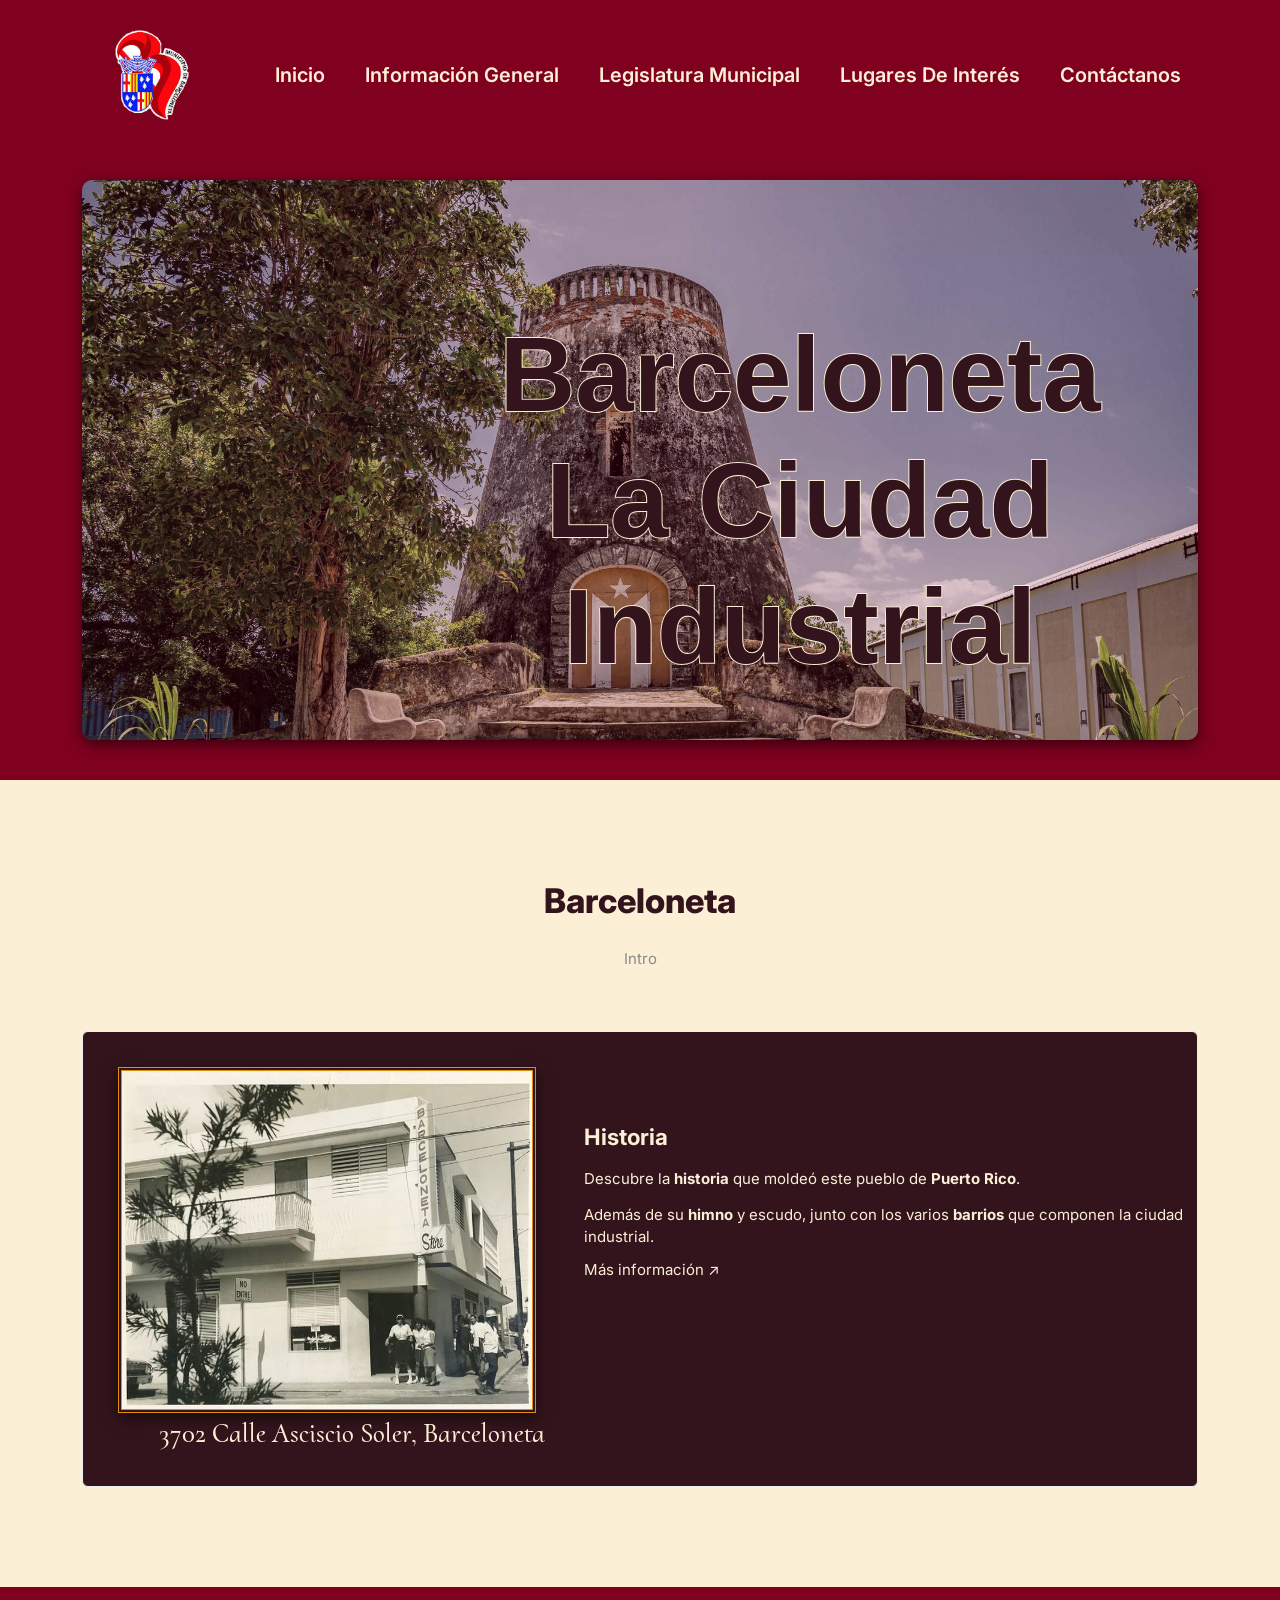
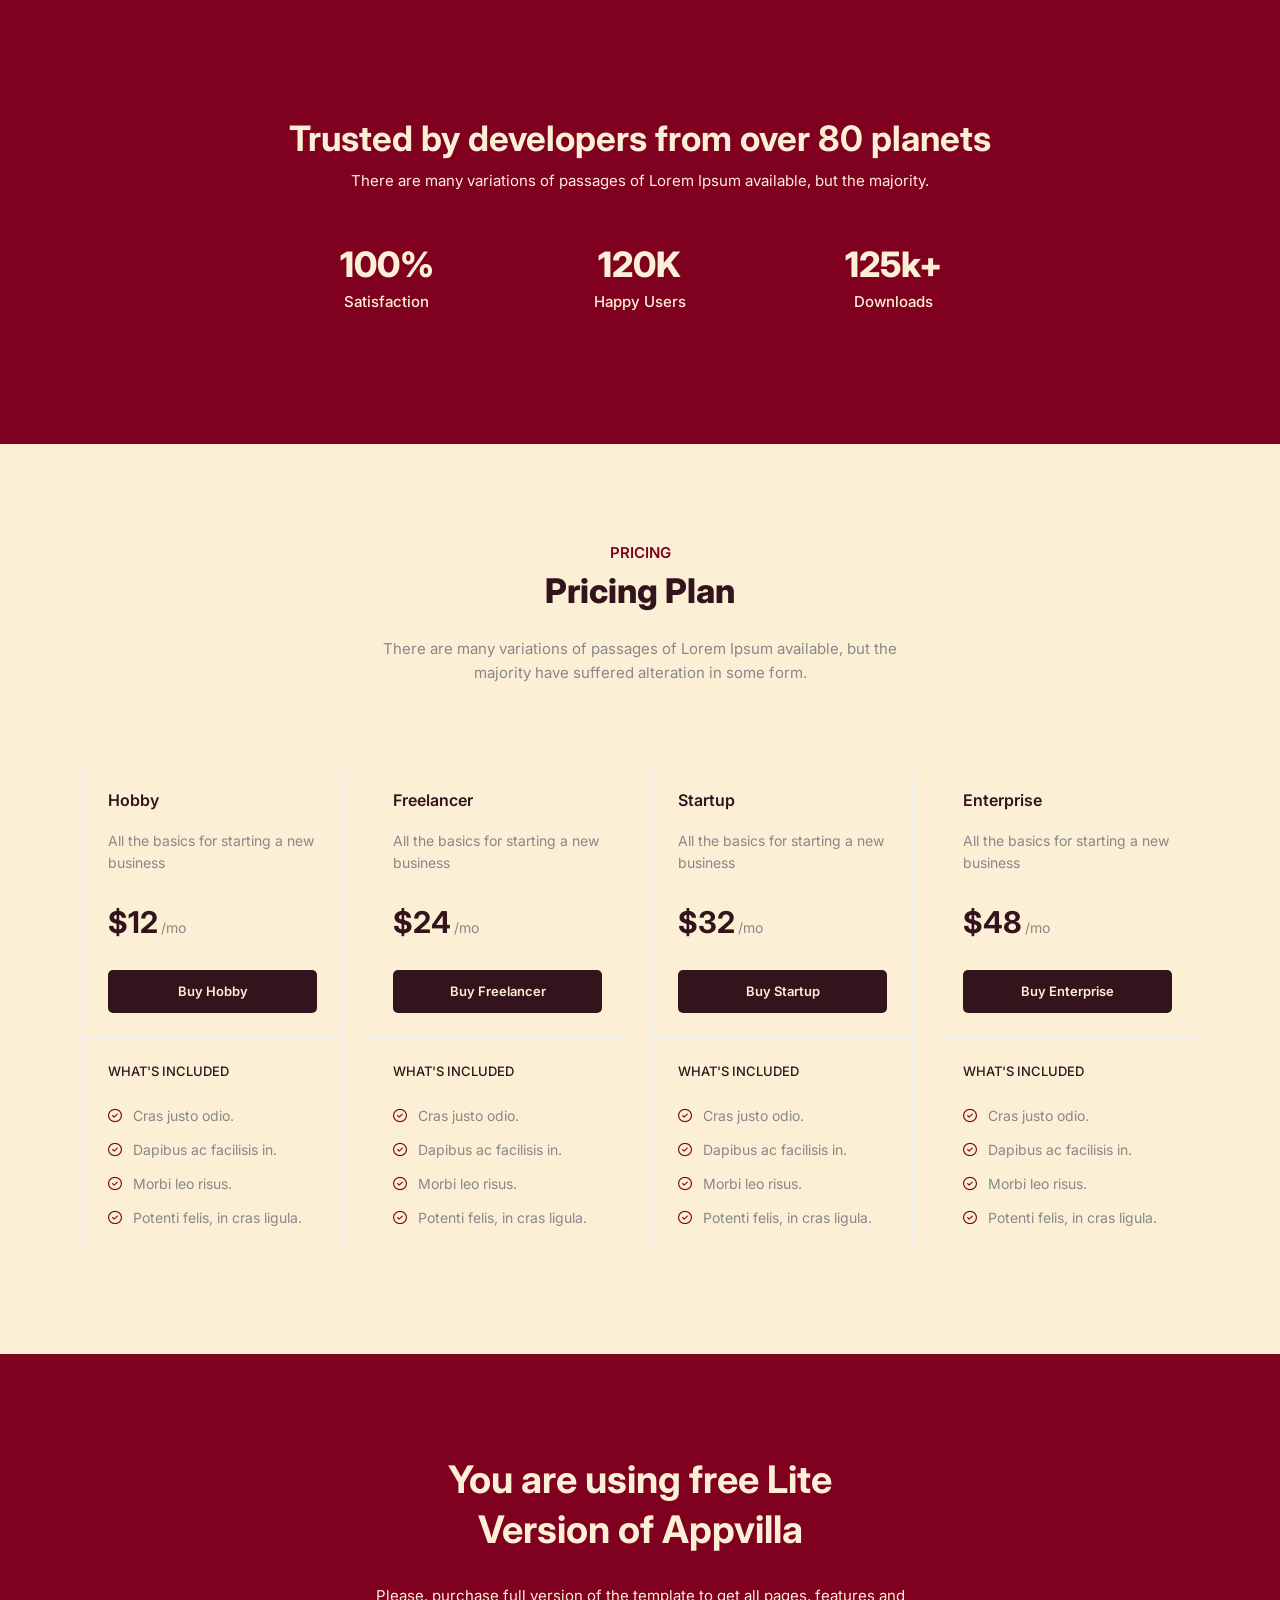
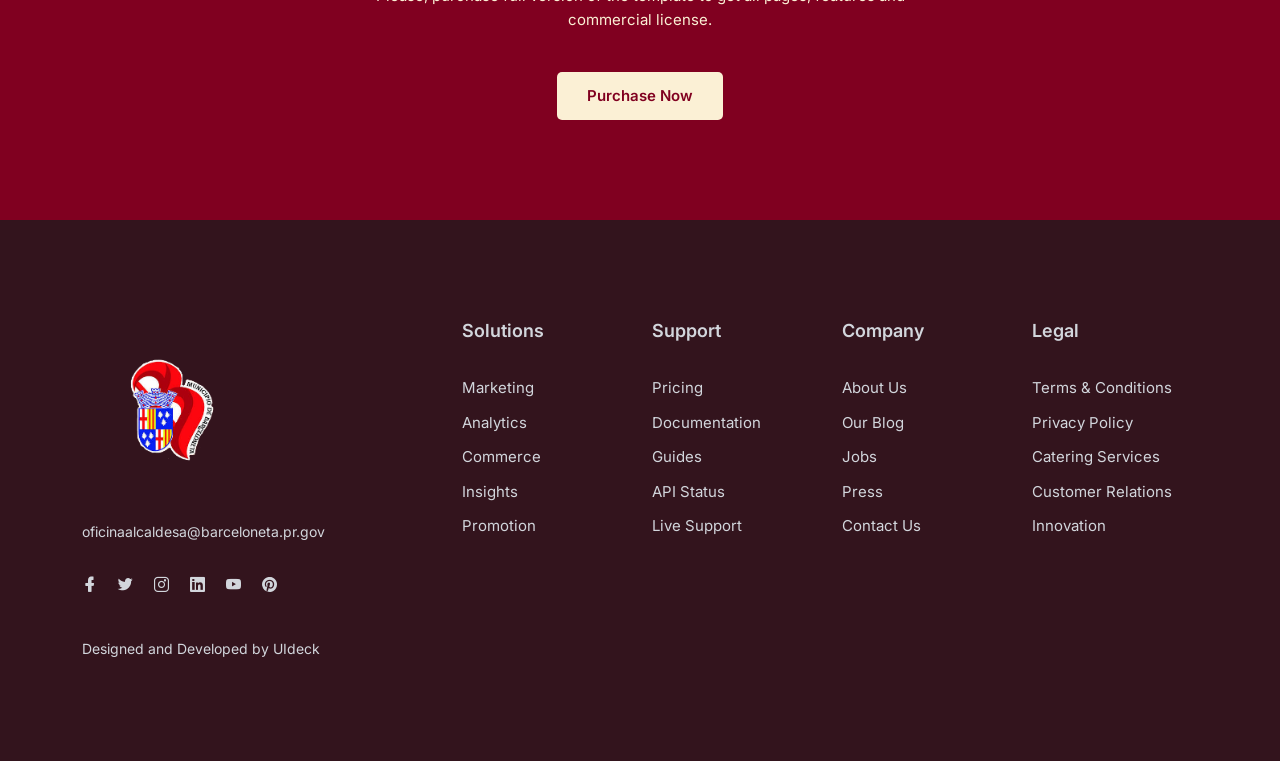
==== Appvila-free-lite/index.html @ a02def94 "Changed history part in the home" ====
<!DOCTYPE html>
<html class="no-js" lang="zxx">

<head>
    <meta charset="utf-8" />
    <meta http-equiv="x-ua-compatible" content="ie=edge" />
    <title>Appvilla - Creative Landing Page HTML Template.</title>
    <meta name="description" content="" />
    <meta name="viewport" content="width=device-width, initial-scale=1" />
    <link rel="shortcut icon" type="image/x-icon" href="assets/images/favicon.svg" />

    <!-- ========================= CSS here ========================= -->
    <link rel="stylesheet" href="assets/css/bootstrap.min.css" />
    <link rel="stylesheet" href="assets/css/LineIcons.2.0.css" />
    <link rel="stylesheet" href="assets/css/animate.css" />
    <link rel="stylesheet" href="assets/css/main.css" />
    <link rel="preconnect" href="https://fonts.googleapis.com">
    <link rel="preconnect" href="https://fonts.gstatic.com" crossorigin>
    <link href="https://fonts.googleapis.com/css2?family=BBH+Bogle&family=Homenaje&display=swap" rel="stylesheet">
    <link rel="preconnect" href="https://fonts.googleapis.com">
    <link rel="preconnect" href="https://fonts.gstatic.com" crossorigin>
    <link href="https://fonts.googleapis.com/css2?family=BBH+Bogle&family=Cormorant+Upright:wght@300;400;500;600;700&family=Homenaje&display=swap" rel="stylesheet">

</head>

<body>
    <!--[if lte IE 9]>
      <p class="browserupgrade">
        You are using an <strong>outdated</strong> browser. Please
        <a href="https://browsehappy.com/">upgrade your browser</a> to improve
        your experience and security.
      </p>
    <![endif]-->

    <!-- Preloader -->
    <div class="preloader">
        <div class="preloader-inner">
            <div class="preloader-icon">
                <span></span>
                <span></span>
            </div>
        </div>
    </div>
    <!-- /End Preloader -->

    <!-- Start Header Area -->
    <header class="header navbar-area">
        <div class="container">
            <div class="row align-items-center">
                <div class="col-lg-12">
                    <div class="nav-inner">
                        <!-- Start Navbar -->
                        <nav class="navbar navbar-expand-lg">
                            <a class="navbar-brand" href="index.html">
                                <img src="assets/images/logo/logo_bta.png" alt="Logo">
                            </a>
                            <button class="navbar-toggler mobile-menu-btn" type="button" data-bs-toggle="collapse"
                                data-bs-target="#navbarSupportedContent" aria-controls="navbarSupportedContent"
                                aria-expanded="false" aria-label="Toggle navigation">
                                <span class="toggler-icon"></span>
                                <span class="toggler-icon"></span>
                                <span class="toggler-icon"></span>
                            </button>
                            <div class="collapse navbar-collapse sub-menu-bar" id="navbarSupportedContent">
                                <ul id="nav" class="navbar-nav ms-auto">
                                    <li class="nav-item">
                                        <a href="index.html" aria-label="Toggle navigation">Inicio</a>
                                    </li>
                                    <li class="nav-item">
                                        <a class="dd-menu collapsed" href="Info_general.html" data-bs-toggle="collapse"
                                            data-bs-target="#submenu-1-4" aria-controls="navbarSupportedContent"
                                            aria-expanded="false" aria-label="Toggle navigation">Información General</a>
                                        <ul class="sub-menu collapse" id="submenu-1-4">
                                            <li class="nav-item"><a href="Info_general.html#History">Historia</a>
                                            </li>
                                            <li class="nav-item"><a href="Info_general.html#Himno">Himno</a></li>
                                            <li class="nav-item"><a href="Info_general.html#Barrios">Barrios</a></li>
                                        </ul>
                                    </li>
                                    <li class="nav-item">
                                        <a href="legislatura.html" aria-label="Toggle navigation">Legislatura Municipal</a>
                                    </li>
                                    <li class="nav-item">
                                        <a href="lugares.html" aria-label="Toggle navigation">Lugares de Interés</a>
                                    </li>
                                    <li class="nav-item">
                                        <a href="contactos.html" aria-label="Toggle navigation">Contáctanos</a>
                                    </li>
                                </ul>
                            </div> <!-- navbar collapse -->
                        </nav>
                        <!-- End Navbar -->
                    </div>
                </div>
            </div> <!-- row -->
        </div> <!-- container -->
    </header>
    <!-- End Header Area -->

    <!-- Start Hero Area -->
    <section id="home" class="hero-area">
        <div class="container">
                    <div class="slide-content">
                       <!-- <h1 id="Welcome">Ciudad Industrial</h1> -->
                        <ul class="slide_show_home">
                            <li>
                                <img class="n_slides" src="assets/images/slide_s/s_centralp.jpg" alt="s_1">
                            </li>
                            <li>
                                <img class="n_slides" src="assets/images/lugaresDeInteres/petPark.jpg" alt="s_2">
                            </li>
                            <li>
                                <img class="n_slides" src="assets/images/lugaresDeInteres/outlets2.jpg" alt="s_3">
                            </li>
                            <li>
                                <img class="n_slides" src="assets/images/lugaresDeInteres/bolera2.jpg" alt="s_4">
                            </li>
                            <li>
                                <img class="n_slides" src="assets/images/slide_s/s_mercadoa.jpg" alt="s_5">
                            </li>
                        </ul>
                        <h2 class="wow fadeInUp" id="pueblo" data-wow-delay=".4s">Barceloneta<br>La Ciudad Industrial</h2>
                    </div>
                </div>
    </section>
    <!-- End Hero Area -->

    <!-- Start Features Area -->
    <section id="features" class="features section">
        <div class="container">
            <div class="row">
                <div class="col-12">
                    <div class="section-title">
                        <h2 class="wow fadeInUp" data-wow-delay=".4s">Barceloneta</h2>
                        <p class="wow fadeInUp" data-wow-delay=".6s">Intro</p>
                    </div>
                </div>
            </div>
            <div class="row">
                <div id="history_home">
                    <!-- Start Single Feature -->
                    <div class="single-feature wow fadeInUp" data-wow-delay=".2s" style="background-color: #33141D;">
                        <img class="wow fadeInUp" data-wow-delay=".4s" src="assets/images/InfoGeneral/old_Bta_historia.avif">
                        <h3 class="wow fadeInUp" data-wow-delay=".4s">Historia</h3>
                        <p id="p1" class="wow fadeInUp" data-wow-delay=".4s">Descubre la <strong>historia</strong> que moldeó este pueblo de <strong>Puerto Rico</strong>.</p>
                        <p id="p2" class="wow fadeInUp" data-wow-delay=".4s">Además de su <strong>himno</strong> y escudo, junto con los varios <strong>barrios</strong> que componen la ciudad industrial.</p>
                        <a href="Info_general.html" aria-label="Ir a la siguiente página" class="wow fadeInUp" data-wow-delay=".4s"
                        >Más información &#8599;</a>
                        <h2>3702 Calle Asciscio Soler, Barceloneta</h2>
                    </div>
                    <!-- End Single Feature -->
                </div>
            </div>
        </div>
    </section>
    <!-- End Features Area -->

    <!-- Start Achievement Area -->
    <section class="our-achievement section">
        <div class="container">
            <div class="row">
                <div class="col-lg-10 offset-lg-1 col-md-12 col-12">
                    <div class="title">
                        <h2>Trusted by developers from over 80 planets</h2>
                        <p>There are many variations of passages of Lorem Ipsum available, but the majority.</p>
                    </div>
                </div>
            </div>
            <div class="row">
                <div class="col-lg-8 offset-lg-2 col-md-12 col-12">
                    <div class="row">
                        <div class="col-lg-4 col-md-4 col-12">
                            <div class="single-achievement wow fadeInUp" data-wow-delay=".2s">
                                <h3 class="counter"><span id="secondo1" class="countup" cup-end="100">100</span>%</h3>
                                <p>satisfaction</p>
                            </div>
                        </div>
                        <div class="col-lg-4 col-md-4 col-12">
                            <div class="single-achievement wow fadeInUp" data-wow-delay=".4s">
                                <h3 class="counter"><span id="secondo2" class="countup" cup-end="120">120</span>K</h3>
                                <p>Happy Users</p>
                            </div>
                        </div>
                        <div class="col-lg-4 col-md-4 col-12">
                            <div class="single-achievement wow fadeInUp" data-wow-delay=".6s">
                                <h3 class="counter"><span id="secondo3" class="countup" cup-end="125">125</span>k+</h3>
                                <p>Downloads</p>
                            </div>
                        </div>
                    </div>
                </div>
            </div>
        </div>
    </section>
    <!-- End Achievement Area -->

    <!-- Start Pricing Table Area -->
    <section id="pricing" class="pricing-table section">
        <div class="container">
            <div class="row">
                <div class="col-12">
                    <div class="section-title">
                        <h3 class="wow zoomIn" data-wow-delay=".2s">pricing</h3>
                        <h2 class="wow fadeInUp" data-wow-delay=".4s">Pricing Plan</h2>
                        <p class="wow fadeInUp" data-wow-delay=".6s">There are many variations of passages of Lorem
                            Ipsum available, but the majority have suffered alteration in some form.</p>
                    </div>
                </div>
            </div>
            <div class="row">
                <div class="col-lg-3 col-md-6 col-12">
                    <!-- Single Table -->
                    <div class="single-table wow fadeInUp" data-wow-delay=".2s">
                        <!-- Table Head -->
                        <div class="table-head">
                            <h4 class="title">Hobby</h4>
                            <p>All the basics for starting a new business</p>
                            <div class="price">
                                <h2 class="amount">$12<span class="duration">/mo</span></h2>
                            </div>
                            <div class="button">
                                <a href="javascript:void(0)" class="btn">Buy Hobby</a>
                            </div>
                        </div>
                        <!-- End Table Head -->
                        <!-- Start Table Content -->
                        <div class="table-content">
                            <h4 class="middle-title">What's Included</h4>
                            <!-- Table List -->
                            <ul class="table-list">
                                <li><i class="lni lni-checkmark-circle"></i> Cras justo odio.</li>
                                <li><i class="lni lni-checkmark-circle"></i> Dapibus ac facilisis in.</li>
                                <li><i class="lni lni-checkmark-circle"></i> Morbi leo risus.</li>
                                <li><i class="lni lni-checkmark-circle"></i> Potenti felis, in cras ligula.</li>
                            </ul>
                            <!-- End Table List -->
                        </div>
                        <!-- End Table Content -->
                    </div>
                    <!-- End Single Table-->
                </div>
                <div class="col-lg-3 col-md-6 col-12">
                    <!-- Single Table -->
                    <div class="single-table wow fadeInUp" data-wow-delay=".4s">
                        <!-- Table Head -->
                        <div class="table-head">
                            <h4 class="title">Freelancer</h4>
                            <p>All the basics for starting a new business</p>
                            <div class="price">
                                <h2 class="amount">$24<span class="duration">/mo</span></h2>
                            </div>
                            <div class="button">
                                <a href="javascript:void(0)" class="btn">Buy Freelancer</a>
                            </div>
                        </div>
                        <!-- End Table Head -->
                        <!-- Start Table Content -->
                        <div class="table-content">
                            <h4 class="middle-title">What's Included</h4>
                            <!-- Table List -->
                            <ul class="table-list">
                                <li><i class="lni lni-checkmark-circle"></i> Cras justo odio.</li>
                                <li><i class="lni lni-checkmark-circle"></i> Dapibus ac facilisis in.</li>
                                <li><i class="lni lni-checkmark-circle"></i> Morbi leo risus.</li>
                                <li><i class="lni lni-checkmark-circle"></i> Potenti felis, in cras ligula.</li>
                            </ul>
                            <!-- End Table List -->
                        </div>
                        <!-- End Table Content -->
                    </div>
                    <!-- End Single Table-->
                </div>
                <div class="col-lg-3 col-md-6 col-12">
                    <!-- Single Table -->
                    <div class="single-table wow fadeInUp" data-wow-delay=".6s">
                        <!-- Table Head -->
                        <div class="table-head">
                            <h4 class="title">Startup</h4>
                            <p>All the basics for starting a new business</p>
                            <div class="price">
                                <h2 class="amount">$32<span class="duration">/mo</span></h2>
                            </div>
                            <div class="button">
                                <a href="javascript:void(0)" class="btn">Buy Startup</a>
                            </div>
                        </div>
                        <!-- End Table Head -->
                        <!-- Start Table Content -->
                        <div class="table-content">
                            <h4 class="middle-title">What's Included</h4>
                            <!-- Table List -->
                            <ul class="table-list">
                                <li><i class="lni lni-checkmark-circle"></i> Cras justo odio.</li>
                                <li><i class="lni lni-checkmark-circle"></i> Dapibus ac facilisis in.</li>
                                <li><i class="lni lni-checkmark-circle"></i> Morbi leo risus.</li>
                                <li><i class="lni lni-checkmark-circle"></i> Potenti felis, in cras ligula.</li>
                            </ul>
                            <!-- End Table List -->
                        </div>
                        <!-- End Table Content -->
                    </div>
                    <!-- End Single Table-->
                </div>
                <div class="col-lg-3 col-md-6 col-12">
                    <!-- Single Table -->
                    <div class="single-table wow fadeInUp" data-wow-delay=".8s">
                        <!-- Table Head -->
                        <div class="table-head">
                            <h4 class="title">Enterprise</h4>
                            <p>All the basics for starting a new business</p>
                            <div class="price">
                                <h2 class="amount">$48<span class="duration">/mo</span></h2>
                            </div>
                            <div class="button">
                                <a href="javascript:void(0)" class="btn">Buy Enterprise</a>
                            </div>
                        </div>
                        <!-- End Table Head -->
                        <!-- Start Table Content -->
                        <div class="table-content">
                            <h4 class="middle-title">What's Included</h4>
                            <!-- Table List -->
                            <ul class="table-list">
                                <li><i class="lni lni-checkmark-circle"></i> Cras justo odio.</li>
                                <li><i class="lni lni-checkmark-circle"></i> Dapibus ac facilisis in.</li>
                                <li><i class="lni lni-checkmark-circle"></i> Morbi leo risus.</li>
                                <li><i class="lni lni-checkmark-circle"></i> Potenti felis, in cras ligula.</li>
                            </ul>
                            <!-- End Table List -->
                        </div>
                        <!-- End Table Content -->
                    </div>
                    <!-- End Single Table-->
                </div>
            </div>
        </div>
    </section>
    <!--/ End Pricing Table Area -->

    <!-- Start Call To Action Area -->
    <section class="section call-action">
        <div class="container">
            <div class="row">
                <div class="col-lg-8 offset-lg-2 col-md-12 col-12">
                    <div class="cta-content">
                        <h2 class="wow fadeInUp" data-wow-delay=".2s">You are using free Lite <br>Version of Appvilla
                        </h2>
                        <p class="wow fadeInUp" data-wow-delay=".4s">Please, purchase full version of the template to
                            get all pages, features and commercial license.</p>
                        <div class="button wow fadeInUp" data-wow-delay=".6s">
                            <a href="javascript:void(0)" class="btn">Purchase Now</a>
                        </div>
                    </div>
                </div>
            </div>
        </div>
    </section>
    <!-- End Call To Action Area -->

    <!-- Start Footer Area -->
    <footer class="footer">
        <!-- Start Footer Top -->
        <div class="footer-top">
            <div class="container">
                <div class="row">
                    <div class="col-lg-4 col-md-4 col-12">
                        <!-- Single Widget -->
                        <div class="single-footer f-about">
                            <div class="logo">
                                <a href="index.html">
                                    <img src="assets/images/logo/logo_bta.png" alt="#">
                                </a>
                            </div>
                            <p>oficinaalcaldesa@barceloneta.pr.gov</p>
                            <ul class="social">
                                <li><a href="javascript:void(0)"><i class="lni lni-facebook-filled"></i></a></li>
                                <li><a href="javascript:void(0)"><i class="lni lni-twitter-original"></i></a></li>
                                <li><a href="javascript:void(0)"><i class="lni lni-instagram"></i></a></li>
                                <li><a href="javascript:void(0)"><i class="lni lni-linkedin-original"></i></a></li>
                                <li><a href="javascript:void(0)"><i class="lni lni-youtube"></i></a></li>
                                <li><a href="javascript:void(0)"><i class="lni lni-pinterest"></i></a></li>
                            </ul>
                            <p class="copyright-text">Designed and Developed by <a href="https://uideck.com/"
                                    rel="nofollow" target="_blank">UIdeck</a>
                            </p>
                        </div>
                        <!-- End Single Widget -->
                    </div>
                    <div class="col-lg-8 col-md-8 col-12">
                        <div class="row">
                            <div class="col-lg-3 col-md-6 col-12">
                                <!-- Single Widget -->
                                <div class="single-footer f-link">
                                    <h3>Solutions</h3>
                                    <ul>
                                        <li><a href="javascript:void(0)">Marketing</a></li>
                                        <li><a href="javascript:void(0)">Analytics</a></li>
                                        <li><a href="javascript:void(0)">Commerce</a></li>
                                        <li><a href="javascript:void(0)">Insights</a></li>
                                        <li><a href="javascript:void(0)">Promotion</a></li>
                                    </ul>
                                </div>
                                <!-- End Single Widget -->
                            </div>
                            <div class="col-lg-3 col-md-6 col-12">
                                <!-- Single Widget -->
                                <div class="single-footer f-link">
                                    <h3>Support</h3>
                                    <ul>
                                        <li><a href="javascript:void(0)">Pricing</a></li>
                                        <li><a href="javascript:void(0)">Documentation</a></li>
                                        <li><a href="javascript:void(0)">Guides</a></li>
                                        <li><a href="javascript:void(0)">API Status</a></li>
                                        <li><a href="javascript:void(0)">Live Support</a></li>
                                    </ul>
                                </div>
                                <!-- End Single Widget -->
                            </div>
                            <div class="col-lg-3 col-md-6 col-12">
                                <!-- Single Widget -->
                                <div class="single-footer f-link">
                                    <h3>Company</h3>
                                    <ul>
                                        <li><a href="javascript:void(0)">About Us</a></li>
                                        <li><a href="javascript:void(0)">Our Blog</a></li>
                                        <li><a href="javascript:void(0)">Jobs</a></li>
                                        <li><a href="javascript:void(0)">Press</a></li>
                                        <li><a href="javascript:void(0)">Contact Us</a></li>
                                    </ul>
                                </div>
                                <!-- End Single Widget -->
                            </div>
                            <div class="col-lg-3 col-md-6 col-12">
                                <!-- Single Widget -->
                                <div class="single-footer f-link">
                                    <h3>Legal</h3>
                                    <ul>
                                        <li><a href="javascript:void(0)">Terms & Conditions</a></li>
                                        <li><a href="javascript:void(0)">Privacy Policy</a></li>
                                        <li><a href="javascript:void(0)">Catering Services</a></li>
                                        <li><a href="javascript:void(0)">Customer Relations</a></li>
                                        <li><a href="javascript:void(0)">Innovation</a></li>
                                    </ul>
                                </div>
                                <!-- End Single Widget -->
                            </div>
                        </div>
                    </div>
                </div>
            </div>
        </div>
        <!--/ End Footer Top -->
    </footer>
    <!--/ End Footer Area -->

    <!-- ========================= scroll-top ========================= -->
    <a href="#" class="scroll-top">
        <i class="lni lni-chevron-up"></i>
    </a>

    <!-- ========================= JS here ========================= -->
    <script src="assets/js/bootstrap.min.js"></script>
    <script src="assets/js/wow.min.js"></script>
    <script src="assets/js/tiny-slider.js"></script>
    <script src="assets/js/glightbox.min.js"></script>
    <script src="assets/js/count-up.min.js"></script>
    <script src="assets/js/main.js"></script>
    <script type="text/javascript">

        //====== counter up 
        var cu = new counterUp({
            start: 0,
            duration: 2000,
            intvalues: true,
            interval: 100,
            append: " ",
        });
        cu.start();
    </script>
</body>

</html>
---- Appvila-free-lite/assets/css/main.css ----
/*======================================
    Variables
========================================*/
/*======================================
    Normalize CSS
========================================*/
@import url("https://fonts.googleapis.com/css2?family=Inter:wght@100;200;300;400;500;600;700;800;900&display=swap");
:root
{
  --vino:#33141D;
  --main_color:#800020;
  --brown_claro:#682523;
  --crema: #FBF0D5;
  --dorado: #DE8E0D;
}
html {
  scroll-behavior: smooth;
}

body {
  background-color: var(--crema);
  font-family: "Inter", sans-serif;
  font-weight: normal;
  font-style: normal;
  color: #888;
  overflow-x: hidden;
  font-size: 15px;
}

p {
  margin: 0;
  padding: 0;
  font-size: 15px;
  line-height: 24px;
}

* {
  margin: 0;
  padding: 0;
}

.slide_show_home
{
  display: flex;
  list-style: none;
  flex-wrap: nowrap;
  width: 500%;
  height: 100%;
  position: relative;
  padding: 0;
  margin: 0;
  animation: slideshow 25s infinite alternate;
  gap: 0px;
}
  .slide_show_home li 
  {
  width: 20%;
  height: 100%;
  flex: 0 0 20%;
  }

  .n_slides 
  {
  width: 100%;
  display: block;
  height: 100%;
  object-fit: cover;
  opacity: .80;
  filter: grayscale(.4);
  gap:0;
  }
  .o_slides 
  {
    margin-top: 2em;
  width: 100%;
  display: block;
  height: 100%;
  object-fit: cover;
  opacity: .80;
  filter: grayscale(.4);
  gap:0;
  }

.slide-content
{
  overflow: hidden;
  width: 100%;
  margin: 0 auto;
  height: 560px;
  border-radius: 10px;
  box-shadow: 0px 5px 15px rgba(0, 0, 0, 0.55);
}
@keyframes slideshow 
{
0% {left: 0%;}
10% {left: 0%;}
20% {left: -100%;}
30% {left: -100%;}
40% {left: -200%;}
50% {left: -200%;}
60% {left: -300%;}
70% {left: -300%;}
80% {left: -400%;}
90% {left: -400%;}
100% {left: -400%;}
}

#pueblo
{
  position:absolute;
  text-align: center;
  top:40%;
  left:25%;
  font-size: 700%;
  filter: grayscale(0);
  font-family: "BBH Bogle", sans-serif;
  -webkit-text-stroke: 2px var(--crema);
  paint-order: stroke fill;
}

.contactContainer{
  display: grid;
  grid-template-columns: (2, 1fr);
  grid-template-rows: 75px 1fr 1fr 1fr;
  gap: 20px;
  background-color: #FBF0D5;
  margin-bottom: 3em;
  padding-bottom: 2em;
}

.contactTitle{
  grid-row: 1;
  grid-column: 1 / span 2;
  text-align: center;
  font-weight: bold;
  margin-top: 1em;
}

.contactMap{
  grid-row: 2;
  grid-column: 1 / span 2;
  display: flex;
  justify-content: center;
}

iframe{
  width: 95%;
  height: 100%;
  border-radius: 20px;
}

.contactInfo{
  grid-row: 3;
  grid-column: 1;
  background-color: var(--brown_claro);
  border-radius: 20px;
  margin-left: 35px;
}

.extensiones{
  grid-row: 4;
  grid-column: 1;
  background-color: var(--brown_claro);
  border-radius: 20px;
  margin-left: 35px;
}

.contactForm{
  grid-row: 3 / span 2;
  grid-column: 2;
  background-color: var(--brown_claro);
  border-radius: 20px;
  margin-right: 35px;
}
#history_home
{
  img
  {
    width: 40%;
    box-shadow: 0px 5px 15px rgba(0, 0, 0, 0.55);
    border: 4px double var(--dorado);

  }
  h2
  {
    font-family: "Cormorant Upright", serif;
    font-weight: 500;
    font-style: normal;
    font-size: 180%;
    margin-left: 1.5em;
    margin-top: .2em;
    color: var(--crema);
  }
  h3
  {
    position: absolute;
    left:45%;
    top:20%;
    font-weight: bold;
    font-size: 150%;
    color: var(--crema);
  }
    #p1
    {
      position: absolute;
      top: 30%;
      left:45%;
      color: var(--crema);
    }
    #p2
    {
      position: absolute;
      top: 38%;
      left:45%;
      color: var(--crema);
    }
  a
  {
    position: absolute;
    top:50%;
    left: 45%;
    color: var(--crema);
  }
  a:hover
  {
    color: var(--dorado);
    font-weight: bold;
  }
  

}

/************  Info General  **********************/
#History
{
  
}
#Himno
{

}
#Barrios
{

}



/**************************************************/

.nav-item:hover, a:hover
{
  color: var(--dorado) !important;
}

#Welcome
{
  text-align: center;
  padding-bottom: 1em;
  color: var(--crema);
  text-shadow: 0px 5px 15px rgba(0, 0, 0, 0.55);
  font-family:Georgia, 'Times New Roman', Times, serif;
  z-index: -1;
}

.navbar-toggler:focus,
a:focus,
input:focus,
textarea:focus,
button:focus,
.btn:focus,
.btn.focus,
.btn:not(:disabled):not(.disabled).active,
.btn:not(:disabled):not(.disabled):active {
  text-decoration: none;
  outline: none;
  outline: none !important;
  border-color: none !important;
  -webkit-box-shadow: none !important;
          box-shadow: none !important;
}

.form-check-input:checked {
  background-color: var(--main_color);
  border-color: var(--main_color);
}

select {
  -webkit-writing-mode: horizontal-tb !important;
  text-rendering: auto;
  color: var(--vino);
  letter-spacing: normal;
  word-spacing: normal;
  text-transform: none;
  text-indent: 0px;
  text-shadow: none;
  display: inline-block;
  text-align: start;
  -webkit-appearance: menulist;
     -moz-appearance: menulist;
          appearance: menulist;
  -webkit-box-sizing: border-box;
          box-sizing: border-box;
  -webkit-box-align: center;
      -ms-flex-align: center;
          align-items: center;
  white-space: pre;
  -webkit-rtl-ordering: logical;
  background-color: -internal-light-dark(var(--crema), #3b3b3b);
  cursor: default;
  margin: 0em;
  font: 400 14px;
  border-radius: 0px;
  border-width: 1px;
  border-style: solid;
  border-color: -internal-light-dark(#767676, #858585);
  -o-border-image: initial;
     border-image: initial;
}

span,
a {
  display: inline-block;
  text-decoration: none;
  transition: all 0.4s ease;
  -webkit-transition: all 0.4s ease;
  -moz-transition: all 0.4s ease;
}

audio,
canvas,
iframe,
img,
svg,
png,
video {
  vertical-align: middle;
}

img {
  max-width: 100%;
}

h1,
h2,
h3,
h4,
h5,
h6 {
  font-weight: 600;
  margin: 0px;
  color: var(--vino);
}

h1 a,
h2 a,
h3 a,
h4 a,
h5 a,
h6 a {
  color: inherit;
}

h1 {
  font-size: 50px;
}

h2 {
  font-size: 40px;
}

h3 {
  font-size: 30px;
}

h4 {
  font-size: 25px;
}

h5 {
  font-size: 20px;
}

h6 {
  font-size: 16px;
}

ul,
ol {
  margin: 0px;
  padding: 0px;
  list-style-type: none;
}

.mt-5 {
  margin-top: 5px;
}

.mt-10 {
  margin-top: 10px;
}

.mt-15 {
  margin-top: 15px;
}

.mt-20 {
  margin-top: 20px;
}

.mt-25 {
  margin-top: 25px;
}

.mt-30 {
  margin-top: 30px;
}

.mt-35 {
  margin-top: 35px;
}

.mt-40 {
  margin-top: 40px;
}

.mt-45 {
  margin-top: 45px;
}

.mt-50 {
  margin-top: 50px;
}

.mt-55 {
  margin-top: 55px;
}

.mt-60 {
  margin-top: 60px;
}

.mt-65 {
  margin-top: 65px;
}

.mt-70 {
  margin-top: 70px;
}

.mt-75 {
  margin-top: 75px;
}

.mt-80 {
  margin-top: 80px;
}

.mt-85 {
  margin-top: 85px;
}

.mt-90 {
  margin-top: 90px;
}

.mt-95 {
  margin-top: 95px;
}

.mt-100 {
  margin-top: 100px;
}

.mt-105 {
  margin-top: 105px;
}

.mt-110 {
  margin-top: 110px;
}

.mt-115 {
  margin-top: 115px;
}

.mt-120 {
  margin-top: 120px;
}

.mt-125 {
  margin-top: 125px;
}

.mt-130 {
  margin-top: 130px;
}

.mt-135 {
  margin-top: 135px;
}

.mt-140 {
  margin-top: 140px;
}

.mt-145 {
  margin-top: 145px;
}

.mt-150 {
  margin-top: 150px;
}

.mt-155 {
  margin-top: 155px;
}

.mt-160 {
  margin-top: 160px;
}

.mt-165 {
  margin-top: 165px;
}

.mt-170 {
  margin-top: 170px;
}

.mt-175 {
  margin-top: 175px;
}

.mt-180 {
  margin-top: 180px;
}

.mt-185 {
  margin-top: 185px;
}

.mt-190 {
  margin-top: 190px;
}

.mt-195 {
  margin-top: 195px;
}

.mt-200 {
  margin-top: 200px;
}

.mt-205 {
  margin-top: 205px;
}

.mt-210 {
  margin-top: 210px;
}

.mt-215 {
  margin-top: 215px;
}

.mt-220 {
  margin-top: 220px;
}

.mt-225 {
  margin-top: 225px;
}

.mb-5 {
  margin-bottom: 5px;
}

.mb-10 {
  margin-bottom: 10px;
}

.mb-15 {
  margin-bottom: 15px;
}

.mb-20 {
  margin-bottom: 20px;
}

.mb-25 {
  margin-bottom: 25px;
}

.mb-30 {
  margin-bottom: 30px;
}

.mb-35 {
  margin-bottom: 35px;
}

.mb-40 {
  margin-bottom: 40px;
}

.mb-45 {
  margin-bottom: 45px;
}

.mb-50 {
  margin-bottom: 50px;
}

.mb-55 {
  margin-bottom: 55px;
}

.mb-60 {
  margin-bottom: 60px;
}

.mb-65 {
  margin-bottom: 65px;
}

.mb-70 {
  margin-bottom: 70px;
}

.mb-75 {
  margin-bottom: 75px;
}

.mb-80 {
  margin-bottom: 80px;
}

.mb-85 {
  margin-bottom: 85px;
}

.mb-90 {
  margin-bottom: 90px;
}

.mb-95 {
  margin-bottom: 95px;
}

.mb-100 {
  margin-bottom: 100px;
}

.mb-105 {
  margin-bottom: 105px;
}

.mb-110 {
  margin-bottom: 110px;
}

.mb-115 {
  margin-bottom: 115px;
}

.mb-120 {
  margin-bottom: 120px;
}

.mb-125 {
  margin-bottom: 125px;
}

.mb-130 {
  margin-bottom: 130px;
}

.mb-135 {
  margin-bottom: 135px;
}

.mb-140 {
  margin-bottom: 140px;
}

.mb-145 {
  margin-bottom: 145px;
}

.mb-150 {
  margin-bottom: 150px;
}

.mb-155 {
  margin-bottom: 155px;
}

.mb-160 {
  margin-bottom: 160px;
}

.mb-165 {
  margin-bottom: 165px;
}

.mb-170 {
  margin-bottom: 170px;
}

.mb-175 {
  margin-bottom: 175px;
}

.mb-180 {
  margin-bottom: 180px;
}

.mb-185 {
  margin-bottom: 185px;
}

.mb-190 {
  margin-bottom: 190px;
}

.mb-195 {
  margin-bottom: 195px;
}

.mb-200 {
  margin-bottom: 200px;
}

.mb-205 {
  margin-bottom: 205px;
}

.mb-210 {
  margin-bottom: 210px;
}

.mb-215 {
  margin-bottom: 215px;
}

.mb-220 {
  margin-bottom: 220px;
}

.mb-225 {
  margin-bottom: 225px;
}

.pt-5 {
  padding-top: 5px;
}

.pt-10 {
  padding-top: 10px;
}

.pt-15 {
  padding-top: 15px;
}

.pt-20 {
  padding-top: 20px;
}

.pt-25 {
  padding-top: 25px;
}

.pt-30 {
  padding-top: 30px;
}

.pt-35 {
  padding-top: 35px;
}

.pt-40 {
  padding-top: 40px;
}

.pt-45 {
  padding-top: 45px;
}

.pt-50 {
  padding-top: 50px;
}

.pt-55 {
  padding-top: 55px;
}

.pt-60 {
  padding-top: 60px;
}

.pt-65 {
  padding-top: 65px;
}

.pt-70 {
  padding-top: 70px;
}

.pt-75 {
  padding-top: 75px;
}

.pt-80 {
  padding-top: 80px;
}

.pt-85 {
  padding-top: 85px;
}

.pt-90 {
  padding-top: 90px;
}

.pt-95 {
  padding-top: 95px;
}

.pt-100 {
  padding-top: 100px;
}

.pt-105 {
  padding-top: 105px;
}

.pt-110 {
  padding-top: 110px;
}

.pt-115 {
  padding-top: 115px;
}

.pt-120 {
  padding-top: 120px;
}

.pt-125 {
  padding-top: 125px;
}

.pt-130 {
  padding-top: 130px;
}

.pt-135 {
  padding-top: 135px;
}

.pt-140 {
  padding-top: 140px;
}

.pt-145 {
  padding-top: 145px;
}

.pt-150 {
  padding-top: 150px;
}

.pt-155 {
  padding-top: 155px;
}

.pt-160 {
  padding-top: 160px;
}

.pt-165 {
  padding-top: 165px;
}

.pt-170 {
  padding-top: 170px;
}

.pt-175 {
  padding-top: 175px;
}

.pt-180 {
  padding-top: 180px;
}

.pt-185 {
  padding-top: 185px;
}

.pt-190 {
  padding-top: 190px;
}

.pt-195 {
  padding-top: 195px;
}

.pt-200 {
  padding-top: 200px;
}

.pt-205 {
  padding-top: 205px;
}

.pt-210 {
  padding-top: 210px;
}

.pt-215 {
  padding-top: 215px;
}

.pt-220 {
  padding-top: 220px;
}

.pt-225 {
  padding-top: 225px;
}

.pb-5 {
  padding-bottom: 5px;
}

.pb-10 {
  padding-bottom: 10px;
}

.pb-15 {
  padding-bottom: 15px;
}

.pb-20 {
  padding-bottom: 20px;
}

.pb-25 {
  padding-bottom: 25px;
}

.pb-30 {
  padding-bottom: 30px;
}

.pb-35 {
  padding-bottom: 35px;
}

.pb-40 {
  padding-bottom: 40px;
}

.pb-45 {
  padding-bottom: 45px;
}

.pb-50 {
  padding-bottom: 50px;
}

.pb-55 {
  padding-bottom: 55px;
}

.pb-60 {
  padding-bottom: 60px;
}

.pb-65 {
  padding-bottom: 65px;
}

.pb-70 {
  padding-bottom: 70px;
}

.pb-75 {
  padding-bottom: 75px;
}

.pb-80 {
  padding-bottom: 80px;
}

.pb-85 {
  padding-bottom: 85px;
}

.pb-90 {
  padding-bottom: 90px;
}

.pb-95 {
  padding-bottom: 95px;
}

.pb-100 {
  padding-bottom: 100px;
}

.pb-105 {
  padding-bottom: 105px;
}

.pb-110 {
  padding-bottom: 110px;
}

.pb-115 {
  padding-bottom: 115px;
}

.pb-120 {
  padding-bottom: 120px;
}

.pb-125 {
  padding-bottom: 125px;
}

.pb-130 {
  padding-bottom: 130px;
}

.pb-135 {
  padding-bottom: 135px;
}

.pb-140 {
  padding-bottom: 140px;
}

.pb-145 {
  padding-bottom: 145px;
}

.pb-150 {
  padding-bottom: 150px;
}

.pb-155 {
  padding-bottom: 155px;
}

.pb-160 {
  padding-bottom: 160px;
}

.pb-165 {
  padding-bottom: 165px;
}

.pb-170 {
  padding-bottom: 170px;
}

.pb-175 {
  padding-bottom: 175px;
}

.pb-180 {
  padding-bottom: 180px;
}

.pb-185 {
  padding-bottom: 185px;
}

.pb-190 {
  padding-bottom: 190px;
}

.pb-195 {
  padding-bottom: 195px;
}

.pb-200 {
  padding-bottom: 200px;
}

.pb-205 {
  padding-bottom: 205px;
}

.pb-210 {
  padding-bottom: 210px;
}

.pb-215 {
  padding-bottom: 215px;
}

.pb-220 {
  padding-bottom: 220px;
}

.pb-225 {
  padding-bottom: 225px;
}

.img-bg {
  background-position: center center;
  background-size: cover;
  background-repeat: no-repeat;
  width: 100%;
  height: 100%;
}

@media only screen and (min-width: 480px) and (max-width: 767px) {
  .container {
    width: 450px;
  }
}

/* Bread Crumbs */
.breadcrumbs {
  position: relative;
  padding-bottom: 100px;
  padding-top: 180px;
  z-index: 2;
  text-align: left;
  background-color: var(--main_color);
}

@media only screen and (min-width: 768px) and (max-width: 991px) {
  .breadcrumbs {
    padding-bottom: 60px;
    padding-top: 120px;
  }
}

@media (max-width: 767px) {
  .breadcrumbs {
    padding-bottom: 60px;
    padding-top: 120px;
  }
}

.breadcrumbs .breadcrumbs-content {
  position: relative;
  text-align: center;
}

.breadcrumbs .breadcrumbs-content .page-title {
  font-size: 32px;
  color: var(--crema);
  font-weight: 700;
  position: relative;
  line-height: 50px;
}

@media only screen and (min-width: 768px) and (max-width: 991px) {
  .breadcrumbs .breadcrumbs-content .page-title {
    font-size: 28px;
    line-height: 42px;
  }
}

@media (max-width: 767px) {
  .breadcrumbs .breadcrumbs-content .page-title {
    font-size: 25px;
    line-height: 38px;
  }
}

.breadcrumbs .breadcrumbs-content .breadcrumb-nav {
  background: transparent;
  border-radius: 0;
  margin-bottom: 0;
  padding: 0;
  display: inline-block;
}

.breadcrumbs .breadcrumb-nav {
  text-align: center;
  margin-top: 15px;
}

@media only screen and (min-width: 768px) and (max-width: 991px) {
  .breadcrumbs .breadcrumb-nav {
    margin-top: 10px;
  }
}

@media (max-width: 767px) {
  .breadcrumbs .breadcrumb-nav {
    margin-top: 8px;
  }
}

.breadcrumbs .breadcrumb-nav li {
  display: inline-block;
  position: relative;
  padding-right: 15px;
  margin-right: 15px;
  text-transform: capitalize;
}

.breadcrumbs .breadcrumb-nav li:after {
  content: "\ea5c";
  font-family: lineIcons;
  font-size: 10px;
  position: absolute;
  top: 4px;
  right: -7px;
}

.breadcrumbs .breadcrumb-nav li:last-child {
  margin: 0;
  padding: 0;
}

.breadcrumbs .breadcrumb-nav li:last-child::after {
  display: none;
}

.breadcrumbs .breadcrumb-nav li,
.breadcrumbs .breadcrumb-nav li a {
  color: var(--crema);
  font-size: 14px;
  font-weight: 500;
}

.breadcrumbs .breadcrumb-nav li a {
  position: relative;
}

.breadcrumbs .breadcrumb-nav li a:hover {
  text-decoration: underline;
}

.section {
  padding-top: 100px;
  padding-bottom: 100px;
  position: relative;
}

@media only screen and (min-width: 768px) and (max-width: 991px) {
  .section {
    padding-top: 60px;
    padding-bottom: 60px;
  }
}

@media (max-width: 767px) {
  .section {
    padding-top: 50px;
    padding-bottom: 50px;
  }
}

/* Section Title */
.section-title {
  text-align: center;
  margin-bottom: 80px;
  padding: 0 300px;
  position: relative;
  z-index: 5;
}

.section-title h3 {
  font-size: 15px;
  font-weight: 600;
  display: block;
  margin-bottom: 8px;
  color: var(--main_color);
  text-transform: uppercase;
}

.section-title h2 {
  font-size: 34px;
  margin-bottom: 25px;
  line-height: 42px;
  text-transform: capitalize;
  position: relative;
  font-weight: 800;
}

.section-title p {
  font-size: 15px;
}

@media only screen and (min-width: 992px) and (max-width: 1199px) {
  .section-title {
    padding: 0px 200px;
    margin-bottom: 70px;
  }
}

@media only screen and (min-width: 768px) and (max-width: 991px) {
  .section-title {
    padding: 0px 20px;
    margin-bottom: 70px;
  }
  .section-title h3 {
    font-size: 14px;
  }
  .section-title h2 {
    font-size: 24px;
    line-height: 32px;
    margin-bottom: 20px;
  }
  .section-title p {
    font-size: 14px;
  }
}

@media (max-width: 767px) {
  .section-title {
    padding: 0px 10px;
    margin-bottom: 60px;
  }
  .section-title h3 {
    font-size: 14px;
  }
  .section-title h2 {
    font-size: 20px;
    line-height: 30px;
    margin-bottom: 18px;
  }
  .section-title p {
    font-size: 14px;
  }
}

.section-title.align-right {
  padding: 0;
  padding-left: 600px;
}

.section-title.align-right h2:before {
  display: none;
}

.section-title.align-right h2:after {
  position: absolute;
  right: 0;
  bottom: -1px;
  height: 2px;
  width: 50px;
  background: var(--main_color);
  content: "";
}

.section-title.align-left {
  padding: 0;
  padding-right: 600px;
}

.section-title.align-left h2:before {
  left: 0;
  margin-left: 0;
}

/* One Click Scrool Top Button*/
.scroll-top {
  width: 45px;
  height: 45px;
  line-height: 45px;
  background: var(--main_color);
  display: -webkit-box;
  display: -ms-flexbox;
  display: flex;
  -webkit-box-pack: center;
      -ms-flex-pack: center;
          justify-content: center;
  -webkit-box-align: center;
      -ms-flex-align: center;
          align-items: center;
  font-size: 14px;
  color: var(--crema) !important;
  position: fixed;
  bottom: 30px;
  right: 30px;
  z-index: 9;
  cursor: pointer;
  -webkit-transition: all .3s ease-out 0s;
  transition: all .3s ease-out 0s;
  border-radius: 5px;
}

.scroll-top:hover {
  -webkit-box-shadow: 0 1rem 3rem rgba(35, 38, 45, 0.15) !important;
  box-shadow: 0 1rem 3rem rgba(35, 38, 45, 0.15) !important;
  -webkit-transform: translate3d(0, -5px, 0);
  transform: translate3d(0, -5px, 0);
  background-color: var(--vino);
}

/* Overlay */
.overlay {
  position: relative;
  z-index: 1;
}

.overlay::before {
  position: absolute;
  top: 0;
  left: 0;
  width: 100%;
  height: 100%;
  opacity: 0.4;
  background: var(--vino);
  content: "";
  -webkit-transition: all 0.4s ease;
  transition: all 0.4s ease;
  z-index: -1;
}

/* Pagination CSS */
.pagination {
  text-align: left;
  margin: 40px 0 0 0;
  display: block;
}

.pagination.center {
  text-align: center;
}

.pagination.right {
  text-align: right;
}

.pagination.left {
  text-align: left;
}

.pagination .pagination-list {
  display: inline-block;
  overflow: hidden;
}

.pagination .pagination-list li {
  margin-right: 5px;
  display: inline-block;
  margin-top: 10px;
}

.pagination .pagination-list li:last-child {
  margin-right: 0px;
}

.pagination .pagination-list li a {
  background: var(--crema);
  color: var(--vino);
  font-weight: 400;
  font-size: 14px;
  border-radius: 5px;
  padding: 8px 20px;
  text-align: center;
  border: 1px solid #eee;
}

.pagination .pagination-list li.active a,
.pagination .pagination-list li:hover a {
  background: var(--main_color);
  color: var(--crema);
  border-color: transparent;
}

.pagination .pagination-list li a i {
  font-size: 13px;
}

.blog-grids.pagination {
  margin-top: 50px;
  text-align: center;
}

.button .btn {
  display: inline-block;
  text-transform: capitalize;
  font-size: 15px;
  font-weight: 600;
  padding: 13px 30px;
  background-color: var(--main_color);
  color: var(--crema);
  border: none;
  -webkit-transition: 0.2s;
  transition: 0.2s;
  border-radius: 5px;
  position: relative;
  z-index: 1;
  margin-right: 7px;
  overflow: hidden;
}

@media only screen and (min-width: 768px) and (max-width: 991px) {
  .button .btn {
    padding: 12px 25px;
    font-size: 14px;
    font-weight: 500;
  }
}

@media (max-width: 767px) {
  .button .btn {
    padding: 12px 25px;
    font-size: 14px;
    font-weight: 500;
  }
}

.button .btn i {
  display: inline-block;
  margin-right: 5px;
}

.button .btn:last-child {
  margin: 0;
}

.button .btn:hover {
  color: var(--crema);
  background-color: var(--vino);
  -webkit-box-shadow: 0px 4px 4px #0000000f;
          box-shadow: 0px 4px 4px #0000000f;
}

.button .btn-alt {
  color: var(--crema) !important;
  background: transparent !important;
  border: 2px solid var(--crema);
  padding: 11px 30px;
}

@media only screen and (min-width: 768px) and (max-width: 991px) {
  .button .btn-alt {
    padding: 10px 30px;
  }
}

@media (max-width: 767px) {
  .button .btn-alt {
    padding: 10px 30px;
  }
}

.button .btn-alt:hover {
  background-color: var(--crema) !important;
  color: var(--main_color) !important;
}

.align-left {
  text-align: left;
}

.align-right {
  text-align: right;
}

.align-center {
  text-align: center;
}

/* Preloader */
.preloader {
  position: fixed;
  top: 0;
  left: 0;
  z-index: 999999999;
  width: 100%;
  height: 100%;
  background-color: var(--crema);
  overflow: hidden;
}

.preloader-inner {
  position: absolute;
  top: 50%;
  left: 50%;
  -webkit-transform: translate(-50%, -50%);
  transform: translate(-50%, -50%);
}

.preloader-icon {
  width: 100px;
  height: 100px;
  display: inline-block;
  padding: 0px;
}

.preloader-icon span {
  position: absolute;
  display: inline-block;
  width: 100px;
  height: 100px;
  border-radius: 100%;
  background: var(--main_color);
  -webkit-animation: preloader-fx 1.6s linear infinite;
  animation: preloader-fx 1.6s linear infinite;
}

.preloader-icon span:last-child {
  animation-delay: -0.8s;
  -webkit-animation-delay: -0.8s;
}

@keyframes preloader-fx {
  0% {
    -webkit-transform: scale(0, 0);
            transform: scale(0, 0);
    opacity: 0.5;
  }
  100% {
    -webkit-transform: scale(1, 1);
            transform: scale(1, 1);
    opacity: 0;
  }
}

@-webkit-keyframes preloader-fx {
  0% {
    -webkit-transform: scale(0, 0);
    opacity: 0.5;
  }
  100% {
    -webkit-transform: scale(1, 1);
    opacity: 0;
  }
}

/*======================================
	Start Header CSS
========================================*/
.header {
  width: 100%;
  background: transparent;
  position: absolute;
  width: 100%;
  left: 0;
  top: 0;
}

@media only screen and (min-width: 768px) and (max-width: 991px) {
  .header {
    padding: 18px 0 !important;
  }
  .header .mobile-menu-btn .toggler-icon {
    background-color: var(--crema);
  }
  .header .button {
    margin: 0 !important;
  }
  .header .navbar-collapse {
    position: absolute;
    top: 67px !important;
    left: 0;
    width: 100%;
    background-color: var(--crema);
    z-index: 9;
    -webkit-box-shadow: 0px 15px 20px 0px rgba(0, 0, 0, 0.7);
            box-shadow: 0px 15px 20px 0px rgba(0, 0, 0, 0.7);
    padding: 10px 20px;
    max-height: 350px;
    overflow-y: scroll;
    border-top: 1px solid #eee;
    border-radius: 6px;
  }
  .header .navbar .navbar-nav .nav-item a:hover {
    color: var(--dorado) !important;
  }
  .header .navbar .navbar-nav .nav-item a.active {
    color: var(--main_color) !important;
  }
  .header .navbar-nav .nav-item {
    margin: 0;
  }
  .header .navbar-nav .nav-item:hover a {
    color: var(--dorado);
  }
  .header .navbar-nav .nav-item a {
    padding: 12px 16px !important;
  }
  .header .navbar-nav .nav-item a::before {
    display: none;
  }
  .header .navbar-nav .nav-item .sub-menu {
    position: static;
    width: 100%;
    opacity: 1;
    visibility: visible;
    -webkit-box-shadow: none;
            box-shadow: none;
    padding: 0;
    border: none;
    margin-left: 15px;
    margin-right: 15px;
  }
  .header .navbar-nav .nav-item .sub-menu .nav-item a {
    padding: 12px 12px;
  }
  .header .navbar-nav .nav-item .sub-menu .nav-item a:hover {
    color: var(--dorado) !important;
  }
  .header .navbar-nav .nav-item a {
    color: #051441;
    display: -webkit-box;
    display: -ms-flexbox;
    display: flex;
    -webkit-box-pack: justify;
        -ms-flex-pack: justify;
            justify-content: space-between;
    padding: 10px 0;
  }
  .header .navbar-nav .nav-item a::after {
    opacity: 1;
    visibility: visible;
  }
  .header .navbar-nav .nav-item .sub-menu li.active {
    background: var(--crema) !important;
    color: var(--main_color) !important;
  }
  .header .navbar-nav .nav-item .sub-menu .nav-item {
    margin: 0 !important;
  }
  .header .navbar-nav .nav-item .sub-menu .nav-item a {
    padding: 10px 12px !important;
  }
  .header .navbar-nav .nav-item .sub-menu li:hover {
    background: var(--crema) !important;
    color: var(--main_color) !important;
  }
  .header .navbar-nav .nav-item a {
    font-size: 14px;
  }
  .header .navbar-nav .nav-item a:hover {
    color: var(--dorado);
  }
}

@media (max-width: 767px) {
  .header {
    padding: 18px 0 !important;
  }
  .header .mobile-menu-btn .toggler-icon {
    background-color: var(--crema);
  }
  .header .navbar-collapse {
    position: absolute;
    top: 58px !important;
    left: 0;
    width: 100%;
    background-color: var(--crema);
    z-index: 9;
    -webkit-box-shadow: 0px 15px 20px 0px rgba(0, 0, 0, 0.7);
            box-shadow: 0px 15px 20px 0px rgba(0, 0, 0, 0.7);
    padding: 10px 20px;
    max-height: 350px;
    overflow-y: scroll;
    border-top: 1px solid #eee;
    border-radius: 6px;
  }
  .header .navbar .navbar-nav .nav-item a:hover {
    color: var(--main_color) !important;
  }
  .header .navbar .navbar-nav .nav-item a.active {
    color: var(--main_color) !important;
  }
  .header .navbar-nav .nav-item {
    margin: 0;
  }
  .header .navbar-nav .nav-item:hover a {
    color: var(--main_color);
  }
  .header .navbar-nav .nav-item a {
    padding: 12px 16px !important;
  }
  .header .navbar-nav .nav-item a::before {
    display: none;
  }
  .header .navbar-nav .nav-item .sub-menu {
    position: static;
    width: 100%;
    opacity: 1;
    visibility: visible;
    -webkit-box-shadow: none;
            box-shadow: none;
    padding: 0;
    border: none;
    margin-left: 15px;
    margin-right: 15px;
  }
  .header .navbar-nav .nav-item .sub-menu .nav-item a {
    padding: 12px 12px;
  }
  .header .navbar-nav .nav-item .sub-menu .nav-item a:hover {
    color: var(--main_color) !important;
  }
  .header .navbar-nav .nav-item a {
    color: #051441;
    display: -webkit-box;
    display: -ms-flexbox;
    display: flex;
    -webkit-box-pack: justify;
        -ms-flex-pack: justify;
            justify-content: space-between;
    padding: 10px 0;
  }
  .header .navbar-nav .nav-item a::after {
    opacity: 1;
    visibility: visible;
  }
  .header .navbar-nav .nav-item .sub-menu li.active {
    background: var(--crema) !important;
    color: var(--main_color) !important;
  }
  .header .navbar-nav .nav-item .sub-menu .nav-item {
    margin: 0 !important;
  }
  .header .navbar-nav .nav-item .sub-menu .nav-item a {
    padding: 10px 12px !important;
  }
  .header .navbar-nav .nav-item .sub-menu li:hover {
    background: var(--crema) !important;
    color: var(--main_color) !important;
  }
  .header .navbar-nav .nav-item a {
    font-size: 14px;
  }
  .header .navbar-nav .nav-item a:hover {
    color: var(--main_color);
  }
}

@media (max-width: 767px) {
  .header .button {
    display: none;
  }
}

.header .button .btn {
  background-color: transparent;
  border: 2px solid var(--crema);
  color: var(--crema);
  padding: 12px 30px;
}

.header .button .btn:hover {
  background-color: var(--crema);
  color: var(--main_color);
}

.header .navbar-brand img {
  width: 180px;
  margin: -.5em;
}

@media only screen and (min-width: 768px) and (max-width: 991px) {
  .header .navbar-brand img {
    width: 170px;
  }
}

@media (max-width: 767px) {
  .header .navbar-brand img {
    width: 160px;
  }
}

.header.sticky .navbar-brand .white-logo {
  opacity: 0;
  visibility: hidden;
}

.header.sticky .navbar-brand .dark-logo {
  opacity: 1;
  visibility: visible;
}

.header.sticky .button .btn {
  background-color: var(--main_color);
  color: var(--crema);
  border-color: transparent;
}

.header.sticky .button .btn:hover {
  background-color: var(--vino);
  color: var(--crema);
}

.sticky {
  position: fixed;
  z-index: 99;
  background-color: var(--crema);
  -webkit-box-shadow: 0px 20px 50px 0px rgba(0, 0, 0, 5);
          box-shadow: 0px 20px 50px 0px rgba(0, 0, 0, 5);
  -webkit-transition: all 0.3s ease-out 0s;
  transition: all 0.3s ease-out 0s;
  top: 0;
}

.navbar-expand-lg .navbar-nav {
  margin: 0;
  margin-left: auto !important;
  margin-right: auto !important;
}

.header .navbar .navbar-nav .nav-item a.active {
  color: var(--crema);
}

.sticky .navbar .navbar-nav .nav-item a.active {
  color: var(--dorado);/*DORADO en header item*/
}

.sticky .navbar .navbar-nav .nav-item a {
  color: var(--vino);
}

.header .navbar .navbar-nav .nav-item .sub-menu a.active {
  color: var(--crema);
}

.sticky .navbar .navbar-nav .nav-item .sub-menu a.active {
  color: var(--crema);
}

.sticky .navbar .mobile-menu-btn .toggler-icon {
  background: #333;
}

/*===== NAVBAR =====*/
.navbar-area {
  width: 100%;
  z-index: 99;
  -webkit-transition: all 0.3s ease-out 0s;
  transition: all 0.3s ease-out 0s;
  padding: 0;
}

.navbar-area.sticky {
  position: fixed;
  z-index: 99;
  background: var(--main_color);
  -webkit-box-shadow: 0px 20px 50px 0px rgba(0, 0, 0, .3); /*Header shadow*/
          box-shadow: 0px 20px 50px 0px rgba(0, 0, 0, .3);
  -webkit-transition: all 0.3s ease-out 0s;
  transition: all 0.3s ease-out 0s;
  background: var(--crema);
  padding: 0px 0;
}

.navbar {
  padding: 0;
  position: relative;
  -webkit-transition: all 0.3s ease-out 0s;
  transition: all 0.3s ease-out 0s;
}

.navbar-brand {
  padding-left: 0;
  border-radius: 0;
}

.mobile-menu-btn {
  padding: 0px;
}

.mobile-menu-btn:focus {
  text-decoration: none;
  outline: none;
  -webkit-box-shadow: none;
          box-shadow: none;
}

.mobile-menu-btn .toggler-icon {
  width: 30px;
  height: 2px;
  background-color: #222;
  display: block;
  margin: 5px 0;
  position: relative;
  -webkit-transition: all 0.3s ease-out 0s;
  transition: all 0.3s ease-out 0s;
}

.mobile-menu-btn.active .toggler-icon:nth-of-type(1) {
  -webkit-transform: rotate(45deg);
          transform: rotate(45deg);
  top: 7px;
}

.mobile-menu-btn.active .toggler-icon:nth-of-type(2) {
  opacity: 0;
}

.mobile-menu-btn.active .toggler-icon:nth-of-type(3) {
  -webkit-transform: rotate(135deg);
          transform: rotate(135deg);
  top: -7px;
}

.navbar-nav .nav-item {
  z-index: 1;
  position: relative;
  margin-right: 40px;
}

.navbar-nav .nav-item:last-child {
  margin-right: 0 !important;
}

.navbar-nav .nav-item:hover a {
  color: var(--crema);
}

.sticky .navbar-nav .nav-item:hover a {
  color: var(--main_color);
}

.navbar-nav .nav-item a {
  font-size: 20px; /*NAVBAR font size*/
  color: var(--crema);
  -webkit-transition: all 0.3s ease-out 0s;
  transition: all 0.3s ease-out 0s;
  position: relative;
  padding: 35px 0;
  display: -webkit-inline-box;
  display: -ms-inline-flexbox;
  display: inline-flex;
  -webkit-box-align: center;
      -ms-flex-align: center;
          align-items: center;
  font-weight: 600;
  transition: all 0.3s ease-out 0s;
  position: relative;
  text-transform: capitalize;
}

.navbar-nav .nav-item a::after {
  opacity: 0;
  visibility: hidden;
}

.navbar-nav .nav-item:hover a:before {
  width: 100%;
}

.navbar-nav .nav-item a.active {
  color: var(--crema);
}

.navbar-nav .nav-item a.dd-menu::after {
  content: "\ea58";
  font: normal normal normal 1em/1 "LineIcons";
  position: absolute;
  right: 17px;
  font-size: 10px;
  top: 50%;
  margin-left: 5px;
  margin-top: 0px;
  -webkit-transition: all 0.3s ease-out 0s;
  transition: all 0.3s ease-out 0s;
  height: 10px;
}

@media only screen and (min-width: 992px) and (max-width: 1199px) {
  .navbar-nav .nav-item a.dd-menu::after {
    right: 13px;
  }
}

@media only screen and (min-width: 768px) and (max-width: 991px), (max-width: 767px) {
  .navbar-nav .nav-item a.dd-menu::after {
    top: 18px;
    right: 0;
    -webkit-transform: rotate(180deg);
            transform: rotate(180deg);
  }
}

@media only screen and (min-width: 768px) and (max-width: 991px), (max-width: 767px) {
  .navbar-nav .nav-item a.collapsed::after {
    -webkit-transform: rotate(0deg);
            transform: rotate(0deg);
  }
}

.navbar-nav .nav-item:hover > .sub-menu {
  top: 100%;
  opacity: 1;
  visibility: visible;
}

.navbar-nav .nav-item:hover > .sub-menu .sub-menu {
  left: 100%;
  top: 0;
}

.navbar-nav .nav-item .sub-menu {
  padding: 30px;
  min-width: 240px;
  background: var(--crema);
  -webkit-box-shadow: 0px 5px 20px #0000001a;
          box-shadow: 0px 5px 20px #0000001a;
  position: absolute;
  top: 110% !important;
  left: 0;
  opacity: 0;
  visibility: hidden;
  -webkit-transition: all 0.3s ease-out 0s;
  transition: all 0.3s ease-out 0s;
  border-radius: 0 0 4px 4px;
  border-radius: 5px;
}

.navbar-nav .nav-item:hover .sub-menu {
  top: 100% !important;
}

.navbar-nav .nav-item .sub-menu .nav-item {
  width: 100%;
  margin-bottom: 15px;
}

.navbar-nav .nav-item .sub-menu .nav-item:last-child {
  margin: 0;
}

.navbar-nav .nav-item .sub-menu .nav-item a {
  padding: 0;
  color: #888;
  display: block;
  width: 100%;
  font-size: 14px;
  font-weight: 500;
  text-transform: capitalize;
  position: relative;
  z-index: 1;
  border-radius: 4px;
  overflow: hidden;
  -webkit-transition: all 0.1s ease;
  transition: all 0.1s ease;
}

.navbar-nav .nav-item .sub-menu .nav-item a:hover {
  color: var(--main_color);
}

.navbar-nav .nav-item .sub-menu.left-menu {
  left: -100%;
}

.navbar-nav .nav-item .sub-menu.collapse:not(.show) {
  display: block;
}

@media only screen and (min-width: 768px) and (max-width: 991px), (max-width: 767px) {
  .navbar-nav .nav-item .sub-menu.collapse:not(.show) {
    display: none;
  }
}

.navbar-nav .nav-item .sub-menu > li {
  display: block;
  margin-left: 0;
}

.navbar-nav .nav-item .sub-menu > li:last-child {
  border: none;
}

.navbar-nav .nav-item .sub-menu > li.active > a {
  color: var(--main_color) !important;
}

.navbar-nav .nav-item .sub-menu > li > a {
  font-weight: 400;
  display: block;
  padding: 12px 15px;
  font-size: 14px;
  color: #222;
  font-weight: 400;
}

.navbar-nav .nav-item .sub-menu > li:first-child a {
  border: none;
}

.add-list-button {
  display: inline-block;
  margin-left: 10px;
}

.add-list-button .btn i {
  font-size: 14px;
  display: inline-block;
  margin-right: 5px;
}

/*======================================
     End Header CSS
  ========================================*/
/*======================================
    Hero Area CSS
========================================*/
.hero-area {
  position: relative;
  padding: 180px 0 40px 0;
  background: var(--main_color);
}
.hero-area2 {
  position: relative;
  padding: 150px 0 40px 0;
  background: var(--main_color);
}

@media only screen and (min-width: 768px) and (max-width: 991px) {
  .hero-area,.hero-area2  {
    padding: 150px 0 60px 0;
  }
}

@media (max-width: 767px) {
  .hero-area, .hero-area2 {
    padding: 120px 0 50px 0;
  }
}

.hero-area .hero-image img, .hero-area2 .hero-image img{
  width: 100%;
}

@media only screen and (min-width: 768px) and (max-width: 991px) {
  .hero-area .hero-image, .hero-area2 .hero-image{
    margin-top: 40px;
  }
}

@media (max-width: 767px) {
  .hero-area .hero-image, .hero-area2 .hero-image {
    margin-top: 40px;
  }
}

.hero-area .hero-content, .hero-area2 .hero-content {
  border-radius: 0;
  position: relative;
  z-index: 1;
  text-align: left;
}

.hero-area .hero-content h1, .hero-area2 .hero-content h1 {
  font-size: 38px;
  font-weight: 800;
  line-height: 50px;
  color: var(--crema);
  text-shadow: 0px 3px 8px #00000017;
  text-transform: capitalize;
}

.hero-area .hero-content h1 span {
  display: block;
}

.hero-area .hero-content p {
  margin-top: 30px;
  font-size: 15px;
  color: var(--crema);
}

.hero-area .hero-content .button {
  margin-top: 40px;
}

.hero-area .hero-content .button .btn {
  background-color: var(--crema);
  color: var(--main_color);
  margin-right: 12px;
}

.hero-area .hero-content .button .btn i {
  font-size: 17px;
}

.hero-area .hero-content .button .btn:hover {
  background-color: var(--vino);
  color: var(--crema);
}

.hero-area .hero-content .button .btn.btn-alt {
  background-color: var(--crema)fff6b;
  color: var(--crema);
}

.hero-area .hero-content .button .btn.btn-alt:hover {
  background-color: var(--crema);
  color: var(--main_color);
}

@media (max-width: 767px) {
  .hero-area .hero-content .button .video-button, .hero-area2 .hero-content .button .video-button {
    margin-top: 20px;
  }
}

.hero-area .hero-content .button .video-button .text {
  display: inline-block;
  margin-left: 15px;
  color: var(--crema);
  font-weight: 500;
}

.hero-area .hero-content .button .video-button:hover .video {
  color: var(--crema);
  background-color: var(--vino);
}

.hero-area .hero-content .button .video-button .video {
  height: 50px;
  width: 50px;
  line-height: 50px;
  text-align: center;
  color: var(--main_color);
  background-color: var(--crema);
  border-radius: 50%;
  margin-left: 10px;
  font-size: 16px;
  padding-left: 3px;
  -webkit-transition: all 0.4s ease-in-out;
  transition: all 0.4s ease-in-out;
  position: relative;
}

.hero-area .hero-content .button .video-button .video:before {
  position: absolute;
  content: '';
  left: 0;
  top: 0;
  height: 100%;
  width: 100%;
  border: 1px solid var(--crema);
  border-radius: 50%;
  -webkit-animation: pulse-border-2 2s linear infinite;
  animation: pulse-border-2 2s linear infinite;
}

@-webkit-keyframes pulse-border {
  0% {
    -webkit-transform: scale(1);
    transform: scale(1);
    opacity: 1;
  }
  100% {
    -webkit-transform: scale(1.3);
    transform: scale(1.3);
    opacity: 0;
  }
}

@keyframes pulse-border {
  0% {
    -webkit-transform: scale(1);
    transform: scale(1);
    opacity: 1;
  }
  100% {
    -webkit-transform: scale(1.3);
    transform: scale(1.3);
    opacity: 0;
  }
}

@-webkit-keyframes pulse-border-2 {
  0% {
    -webkit-transform: scale(1);
    transform: scale(1);
    opacity: 1;
  }
  100% {
    -webkit-transform: scale(1.5);
    transform: scale(1.5);
    opacity: 0;
  }
}

@keyframes pulse-border-2 {
  0% {
    -webkit-transform: scale(1);
    transform: scale(1);
    opacity: 1;
  }
  100% {
    -webkit-transform: scale(1.5);
    transform: scale(1.5);
    opacity: 0;
  }
}

@media only screen and (min-width: 992px) and (max-width: 1199px) {
  .hero-area .hero-content h1 {
    font-size: 40px;
  }
}

@media only screen and (min-width: 768px) and (max-width: 991px) {
  .hero-area .hero-content {
    text-align: center;
  }
  .hero-area .hero-content h1 {
    font-size: 30px;
    font-weight: 700;
    line-height: 38px;
  }
  .hero-area .hero-content p {
    font-size: 15px;
  }
}

@media (max-width: 767px) {
  .hero-area .hero-content {
    padding: 0 10px;
    text-align: center;
  }
  .hero-area .hero-content h1 {
    font-size: 24px;
    line-height: 32px;
  }
  .hero-area .hero-content p {
    margin-top: 15px;
    font-size: 14px;
    line-height: 22px;
  }
  .hero-area .hero-content .button .btn {
    width: 60%;
    margin: 0;
    margin-bottom: 7px;
  }
  .hero-area .hero-content .button .btn:last-child {
    margin: 0;
  }
}

/*======================================
    Features Area CSS
========================================*/
.features {
  background-color: #FBF0D5;
  display: grid;
}

.features .section-title {
  margin-bottom: 30px;
}

.features .single-feature {
  text-align: left;
  padding: 35px;
  background-color: var(--crema);
  border-radius: 6px;
  position: relative;
  margin-top: 30px;
  border: 1px solid #eee;
  -webkit-transition: all 0.5s cubic-bezier(0.68, -0.55, 0.27, 1.55) 0s;
  transition: all 0.5s cubic-bezier(0.68, -0.55, 0.27, 1.55) 0s;
}

.features .single-feature:hover {
  -webkit-box-shadow: 0px 5px 10px #0000006e;
          box-shadow: 0px 5px 10px #0000006e;
  -webkit-transform: translateY(-5px);
          transform: translateY(-5px);
}

.features .single-feature i {
  height: 60px;
  width: 60px;
  line-height: 60px;
  text-align: center;
  display: inline-block;
  background-color: var(--main_color);
  color: var(--crema);
  font-size: 20px;
  border-radius: 7px;
  -webkit-box-shadow: 0px 4px 6px #0000002a;
          box-shadow: 0px 4px 6px #0000002a;
  margin-bottom: 30px;
}

.features .single-feature h3 {
  font-size: 18px;
  font-weight: 500;
  margin-bottom: 20px;
}

.features .single-feature p {
  line-height: 22px;
}

/*======================================
    Our Achievement CSS
========================================*/
.our-achievement {
  background-color: var(--main_color);
  text-align: center;
  padding: 130px 0;
}

@media only screen and (min-width: 768px) and (max-width: 991px) {
  .our-achievement {
    padding: 80px 0;
  }
}

@media (max-width: 767px) {
  .our-achievement {
    padding: 60px 0;
  }
}

.our-achievement .title h2 {
  color: var(--crema);
  font-weight: 700;
  font-size: 35px;
  margin-bottom: 10px;
}

.our-achievement .title p {
  color: var(--crema);
}

.our-achievement .single-achievement {
  margin-top: 50px;
  text-align: center;
  padding: 0px 10px;
}

.our-achievement .single-achievement h3 {
  font-size: 35px;
  font-weight: 800;
  display: block;
  margin-bottom: 5px;
  color: var(--crema);
}

.our-achievement .single-achievement p {
  font-size: 15px;
  color: var(--crema);
  font-weight: 500;
  text-transform: capitalize;
}

@media only screen and (min-width: 768px) and (max-width: 991px), (max-width: 767px) {
  .our-achievement .title h2 {
    font-size: 24px;
    line-height: 32px;
  }
  .our-achievement .single-achievement {
    margin-top: 30px;
  }
  .our-achievement .single-achievement h3 {
    font-size: 28px;
  }
}

/*=============================
	Pricing Table CSS
===============================*/
.pricing-table {
  background-color: var(--crema);
}

.pricing-table .section-title {
  margin-bottom: 50px;
}

@media only screen and (min-width: 768px) and (max-width: 991px), (max-width: 767px) {
  .pricing-table .section-title {
    margin-bottom: 30px;
  }
}

.pricing-table .single-table {
  border: 1px solid #eee;
  border-radius: 10px;
  margin-top: 30px;
  background-color: var(--crema);
  -webkit-transition: all 0.5s cubic-bezier(0.68, -0.55, 0.27, 1.55) 0s;
  transition: all 0.5s cubic-bezier(0.68, -0.55, 0.27, 1.55) 0s;
}

.pricing-table .single-table:hover:hover {
  -webkit-box-shadow: 0px 3px 5px #00000017;
          box-shadow: 0px 3px 5px #00000017;
  -webkit-transform: translateY(-5px);
          transform: translateY(-5px);
}

.pricing-table .single-table .table-head {
  padding: 25px;
  border-bottom: 1px solid #eee;
}

.pricing-table .single-table .table-head .title {
  font-size: 16px;
  font-weight: 600;
  margin-bottom: 20px;
}

.pricing-table .single-table .table-head p {
  font-weight: 400;
  font-size: 14px;
  line-height: 22px;
}

.pricing-table .single-table .table-head .price {
  padding: 30px 0;
}

.pricing-table .single-table .table-head .price .amount {
  font-size: 30px;
  font-weight: 700;
  display: inline-block;
}

.pricing-table .single-table .table-head .price .amount .duration {
  display: inline-block;
  font-size: 14px;
  color: #888;
  font-weight: 400;
  margin-left: 3px;
}

.pricing-table .single-table .table-head .button .btn {
  width: 100%;
  padding: 12px 30px;
  font-size: 13px;
  background-color: var(--vino);
}

.pricing-table .single-table .table-head .button .btn:hover {
  background-color: var(--main_color);
  color: var(--crema);
}

.pricing-table .single-table .table-content {
  padding: 25px;
}

.pricing-table .single-table .table-content .middle-title {
  font-size: 13px;
  font-weight: 500;
  text-transform: uppercase;
  margin-bottom: 25px;
}

.pricing-table .single-table .table-content .table-list li {
  position: relative;
  padding-left: 25px;
  font-size: 14px;
  margin-bottom: 13px;
}

.pricing-table .single-table .table-content .table-list li:last-child {
  margin: 0;
}

.pricing-table .single-table .table-content .table-list li i {
  color: var(--main_color);
  font-size: 14px;
  position: absolute;
  left: 0;
  top: 4px;
}

/*======================================
    Call To Action CSS
========================================*/
.call-action {
  background-color: var(--main_color);
}

.call-action .cta-content {
  text-align: center;
  padding: 0px 50px;
}

@media only screen and (min-width: 768px) and (max-width: 991px) {
  .call-action .cta-content {
    padding: 0;
  }
}

@media (max-width: 767px) {
  .call-action .cta-content {
    padding: 0;
  }
}

.call-action .cta-content h2 {
  color: var(--crema);
  line-height: 50px;
  font-size: 38px;
  font-weight: 700;
  margin-bottom: 30px;
}

@media only screen and (min-width: 768px) and (max-width: 991px) {
  .call-action .cta-content h2 {
    font-size: 32px;
    line-height: 45px;
  }
}

@media (max-width: 767px) {
  .call-action .cta-content h2 {
    font-size: 25px;
    line-height: 35px;
  }
}

.call-action .cta-content p {
  color: var(--crema);
  padding: 0px 50px;
}

@media only screen and (min-width: 768px) and (max-width: 991px) {
  .call-action .cta-content p {
    padding: 0;
  }
}

@media (max-width: 767px) {
  .call-action .cta-content p {
    padding: 0;
  }
}

.call-action .cta-content .button {
  margin-top: 40px;
}

.call-action .cta-content .button .btn {
  background-color: var(--crema);
  color: var(--main_color);
}

.call-action .cta-content .button .btn:hover {
  color: var(--crema);
  background-color: var(--vino);
}

/*======================================
	Error 404 CSS
========================================*/
.error-area {
  height: 100vh;
  text-align: center;
  width: auto;
  margin-left: auto;
  margin-right: auto;
  background-color: var(--crema);
  position: relative;
}

.d-table {
  width: 100%;
  height: 100%;
}

.d-table {
  display: table !important;
}

.d-table-cell {
  vertical-align: middle;
}

.d-table-cell {
  display: table-cell !important;
}

.error-area .error-content h1 {
  font-size: 100px;
  color: var(--main_color);
  margin-bottom: 25px;
  font-weight: 800;
  line-height: 100px;
}

@media only screen and (min-width: 768px) and (max-width: 991px) {
  .error-area .error-content h1 {
    font-size: 60px;
    line-height: 50px;
  }
}

@media (max-width: 767px) {
  .error-area .error-content h1 {
    font-size: 45px;
    line-height: 30px;
  }
}

.error-area .error-content h2 {
  font-size: 25px;
  margin-bottom: 10px;
  color: var(--vino);
  font-weight: 700;
}

@media only screen and (min-width: 768px) and (max-width: 991px) {
  .error-area .error-content h2 {
    font-size: 22px;
  }
}

@media (max-width: 767px) {
  .error-area .error-content h2 {
    font-size: 18px;
  }
}

.error-area .error-content p {
  font-weight: 400;
  margin-bottom: 40px;
  color: #888;
}

/*======================================
	Footer CSS
========================================*/
.footer {
  background-color: var(--vino);
  position: relative;
  bottom: 0;
}

.footer .footer-top {
  padding: 100px 0;
}

@media only screen and (min-width: 768px) and (max-width: 991px) {
  .footer .footer-top {
    padding: 80px 0;
    padding-top: 40px;
  }
}

@media (max-width: 767px) {
  .footer .footer-top {
    padding: 60px 0;
    padding-top: 20px;
  }
}

@media only screen and (min-width: 768px) and (max-width: 991px) {
  .footer .single-footer {
    margin-top: 40px;
  }
}

@media (max-width: 767px) {
  .footer .single-footer {
    margin-top: 40px;
    text-align: center;
  }
}

.footer .single-footer.f-about {
  padding-right: 30px;
}

@media (max-width: 767px) {
  .footer .single-footer.f-about {
    padding: 0;
  }
}

.footer .single-footer.f-about .logo img {
  width: 180px;
}

.footer .single-footer.f-about p {
  color: #D2D6DC;
  margin-top: 20px;
  font-size: 14px;
}

.footer .single-footer.f-about .social {
  margin-top: 30px;
}

.footer .single-footer.f-about .social li {
  display: inline-block;
  margin-right: 17px;
}

@media only screen and (min-width: 768px) and (max-width: 991px) {
  .footer .single-footer.f-about .social li {
    margin-bottom: 10px;
  }
}

@media (max-width: 767px) {
  .footer .single-footer.f-about .social li {
    margin-bottom: 10px;
  }
}

.footer .single-footer.f-about .social li:last-child {
  margin: 0;
}

.footer .single-footer.f-about .social li a {
  color: #D2D6DC;
  font-size: 15px;
}

.footer .single-footer.f-about .social li a:hover {
  color: var(--main_color);
}

.footer .single-footer.f-about .social li:last-child {
  margin: 0;
}

.footer .single-footer.f-about .copyright-text {
  color: #D2D6DC;
  font-size: 14px;
  margin-top: 40px;
}

@media (max-width: 767px) {
  .footer .single-footer.f-about .copyright-text {
    margin-top: 20px;
  }
}

.footer .single-footer.f-about .copyright-text a {
  color: #D2D6DC;
}

.footer .single-footer.f-about .copyright-text a:hover {
  color: var(--main_color);
}

.footer .single-footer.f-link li {
  display: block;
  margin-bottom: 12px;
}

.footer .single-footer.f-link li:last-child {
  margin: 0;
}

.footer .single-footer.f-link li a {
  font-size: 15px;
  font-weight: 400;
  color: #D2D6DC;
}

.footer .single-footer.f-link li a:hover {
  color: var(--main_color);
}

.footer .single-footer h3 {
  font-size: 18px;
  font-weight: 600;
  display: block;
  margin-bottom: 35px;
  color: #D2D6DC;
}

@media only screen and (min-width: 768px) and (max-width: 991px) {
  .footer .single-footer h3 {
    margin-bottom: 25px;
  }
}

@media (max-width: 767px) {
  .footer .single-footer h3 {
    margin-bottom: 25px;
  }
}

.footer .footer-newsletter {
  padding-bottom: 100px;
}

@media only screen and (min-width: 768px) and (max-width: 991px) {
  .footer .footer-newsletter {
    padding-bottom: 80px;
  }
}

@media (max-width: 767px) {
  .footer .footer-newsletter {
    padding-bottom: 60px;
    text-align: center;
  }
}

.footer .footer-newsletter .inner-content {
  border: 2px solid rgba(238, 238, 238, 0.171);
  padding: 50px;
  border-radius: 8px;
}

@media only screen and (min-width: 768px) and (max-width: 991px) {
  .footer .footer-newsletter .inner-content {
    padding: 30px;
  }
}

@media (max-width: 767px) {
  .footer .footer-newsletter .inner-content {
    padding: 30px;
  }
}

.footer .footer-newsletter .title {
  position: relative;
}

.footer .footer-newsletter .title h3 {
  color: #D2D6DC;
  font-size: 18px;
  display: block;
  margin-bottom: 10px;
  font-weight: 600;
  text-transform: capitalize;
}

@media only screen and (min-width: 768px) and (max-width: 991px) {
  .footer .footer-newsletter .title h3 {
    font-size: 16px;
  }
}

@media (max-width: 767px) {
  .footer .footer-newsletter .title h3 {
    font-size: 16px;
  }
}

.footer .footer-newsletter .title p {
  font-size: 15px;
  color: #D2D6DC;
}

@media only screen and (min-width: 768px) and (max-width: 991px) {
  .footer .footer-newsletter .title p {
    font-size: 14px;
  }
}

@media (max-width: 767px) {
  .footer .footer-newsletter .title p {
    font-size: 14px;
  }
}

.footer .footer-newsletter .title p a {
  color: var(--main_color);
  text-decoration: underline;
}

.footer .footer-newsletter .title p a:hover {
  color: var(--crema);
}

.footer .footer-newsletter .newsletter-form {
  position: relative;
}

@media (max-width: 767px) {
  .footer .footer-newsletter .newsletter-form {
    margin-top: 30px;
  }
}

.footer .footer-newsletter .newsletter-form input {
  height: 48px;
  width: 300px;
  display: inline-block;
  background: transparent;
  border: none;
  color: var(--crema);
  border-radius: 0;
  padding: 0 20px;
  color: var(--crema) !important;
  font-size: 14px;
  background-color: var(--crema)3;
  border-radius: 5px;
  float: right;
  margin-right: 148px;
}

@media only screen and (min-width: 768px) and (max-width: 991px) {
  .footer .footer-newsletter .newsletter-form input {
    width: 100%;
    margin: 0;
    padding-right: 144px;
  }
}

@media (max-width: 767px) {
  .footer .footer-newsletter .newsletter-form input {
    width: 100%;
    margin: 0;
    text-align: center;
  }
}

.footer .footer-newsletter .newsletter-form ::-webkit-input-placeholder {
  /* Chrome, Firefox, Opera, Safari 10.1+ */
  color: var(--crema);
  opacity: 1;
  /* Firefox */
}

.footer .footer-newsletter .newsletter-form :-ms-input-placeholder {
  /* Chrome, Firefox, Opera, Safari 10.1+ */
  color: var(--crema);
  opacity: 1;
  /* Firefox */
}

.footer .footer-newsletter .newsletter-form ::-ms-input-placeholder {
  /* Chrome, Firefox, Opera, Safari 10.1+ */
  color: var(--crema);
  opacity: 1;
  /* Firefox */
}

.footer .footer-newsletter .newsletter-form ::placeholder {
  /* Chrome, Firefox, Opera, Safari 10.1+ */
  color: var(--crema);
  opacity: 1;
  /* Firefox */
}

.footer .footer-newsletter .newsletter-form :-ms-input-placeholder {
  /* Internet Explorer 10-11 */
  color: var(--crema);
}

.footer .footer-newsletter .newsletter-form ::-ms-input-placeholder {
  /* Microsoft Edge */
  color: var(--crema);
}

.footer .footer-newsletter .newsletter-form .button {
  display: inline-block;
  position: absolute;
  right: 0;
}

@media (max-width: 767px) {
  .footer .footer-newsletter .newsletter-form .button {
    position: relative;
    margin-top: 10px;
    left: 0;
    bottom: 0;
    width: 100%;
  }
  .footer .footer-newsletter .newsletter-form .button .btn {
    width: 100%;
  }
}

.footer .footer-newsletter .newsletter-form .button .btn {
  display: inline-block;
  background: var(--main_color);
  color: var(--crema);
  height: 48px;
  line-height: 48px;
  padding: 0 30px;
}

.footer .footer-newsletter .newsletter-form .button .btn::before {
  background-color: var(--crema);
}

.footer .footer-newsletter .newsletter-form .button .btn:hover {
  color: var(--main_color);
  background-color: var(--crema);
}
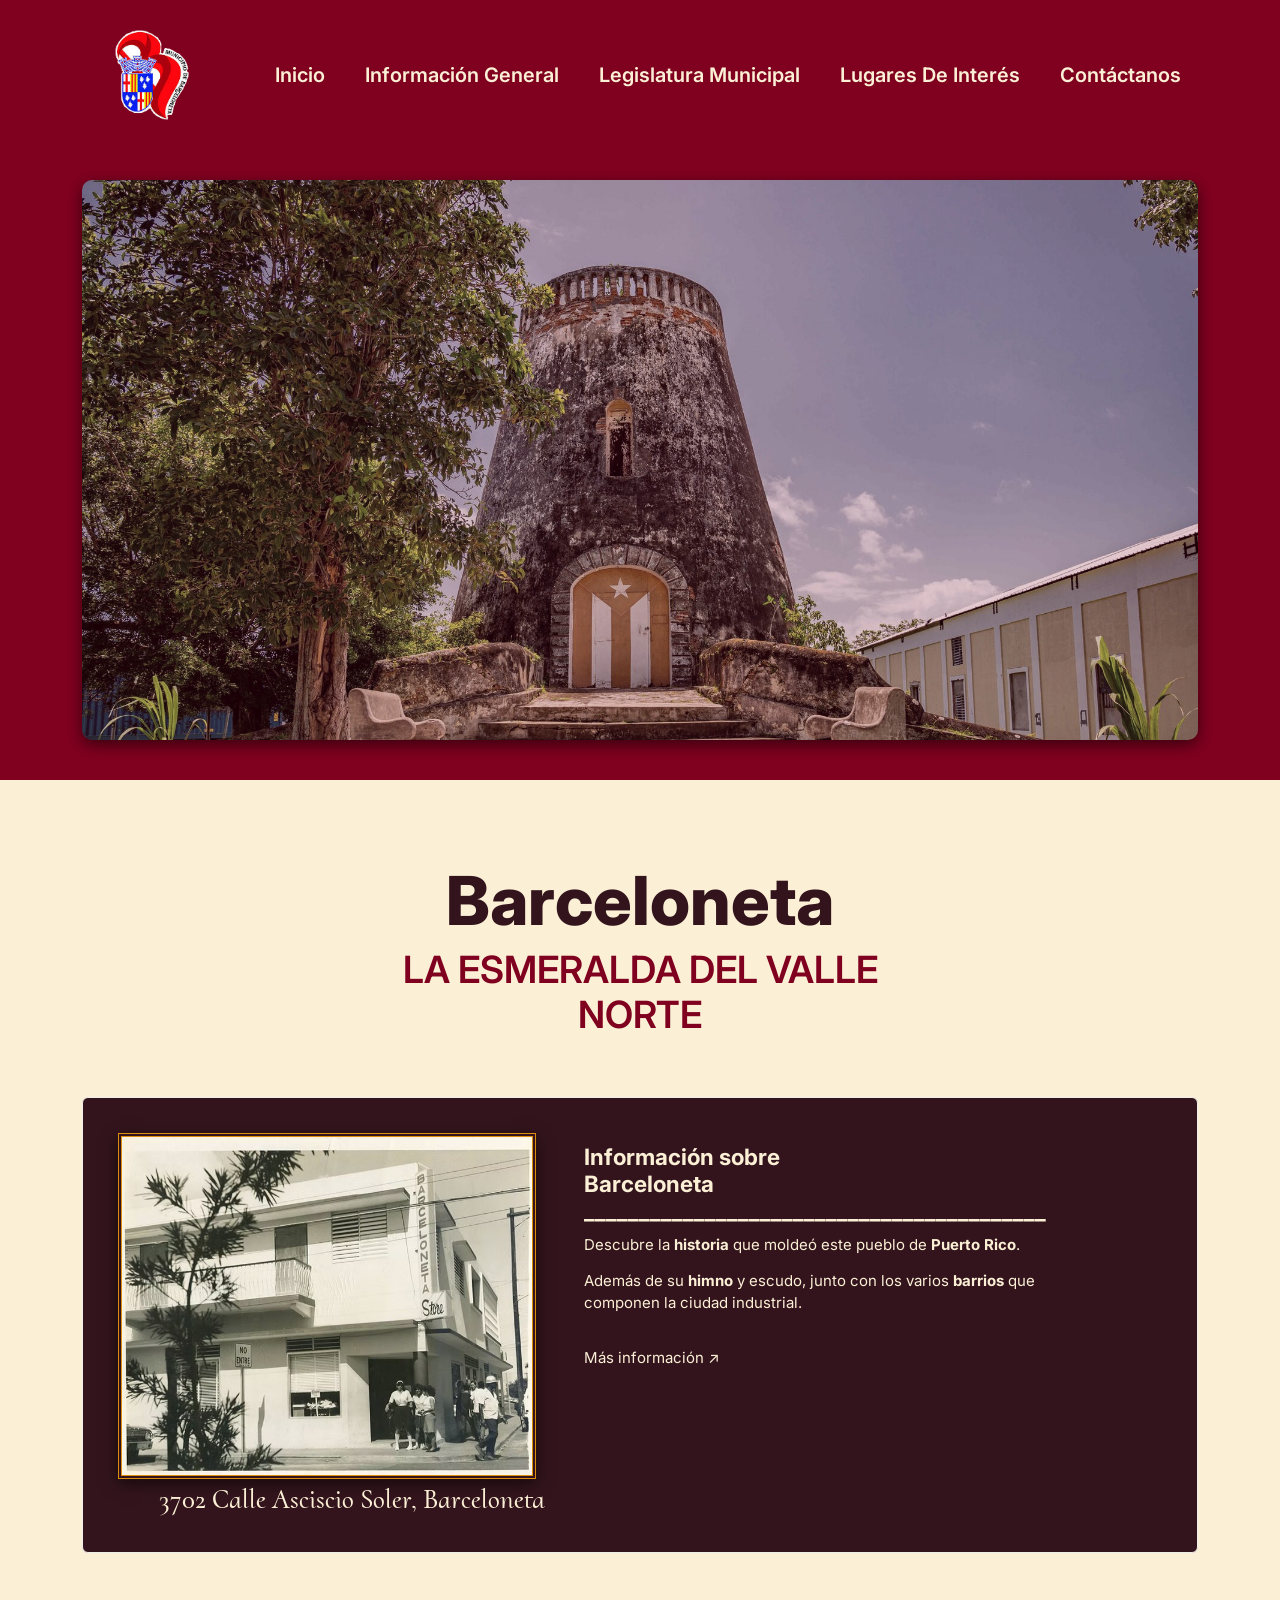
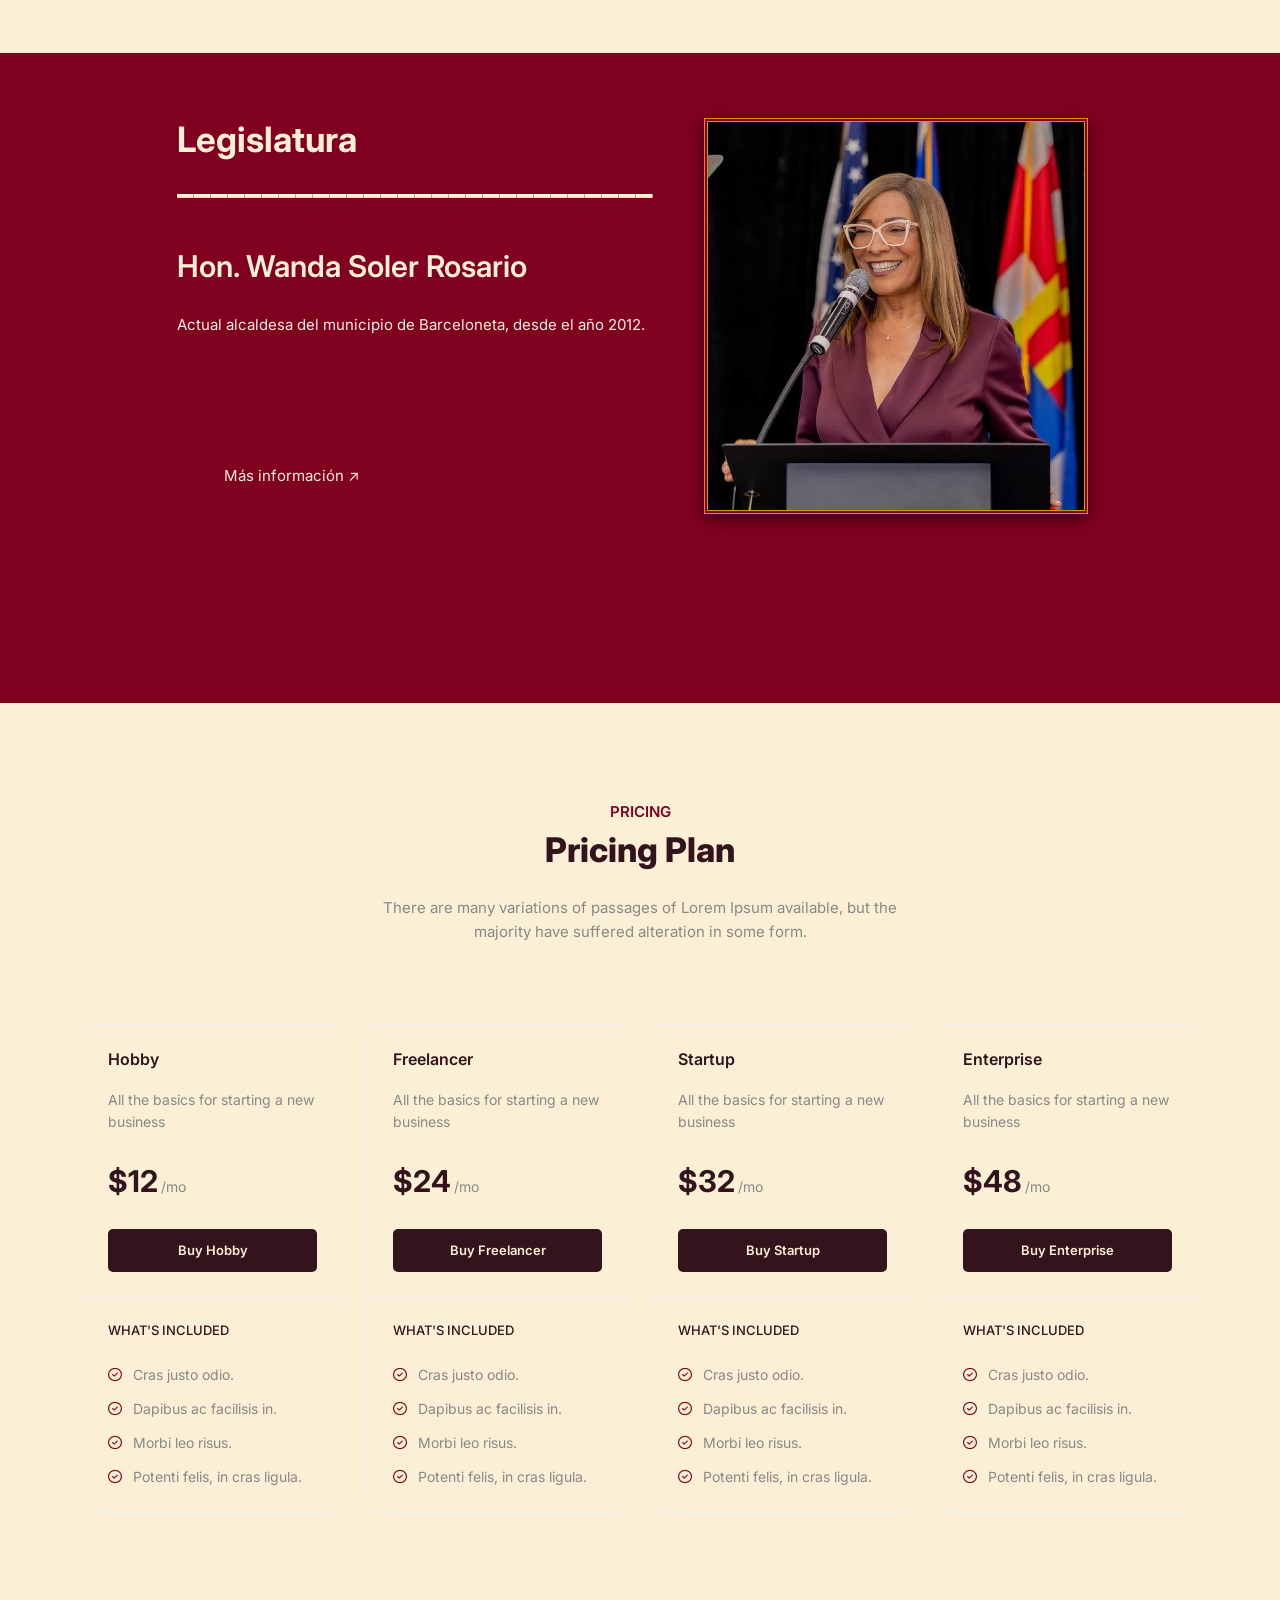
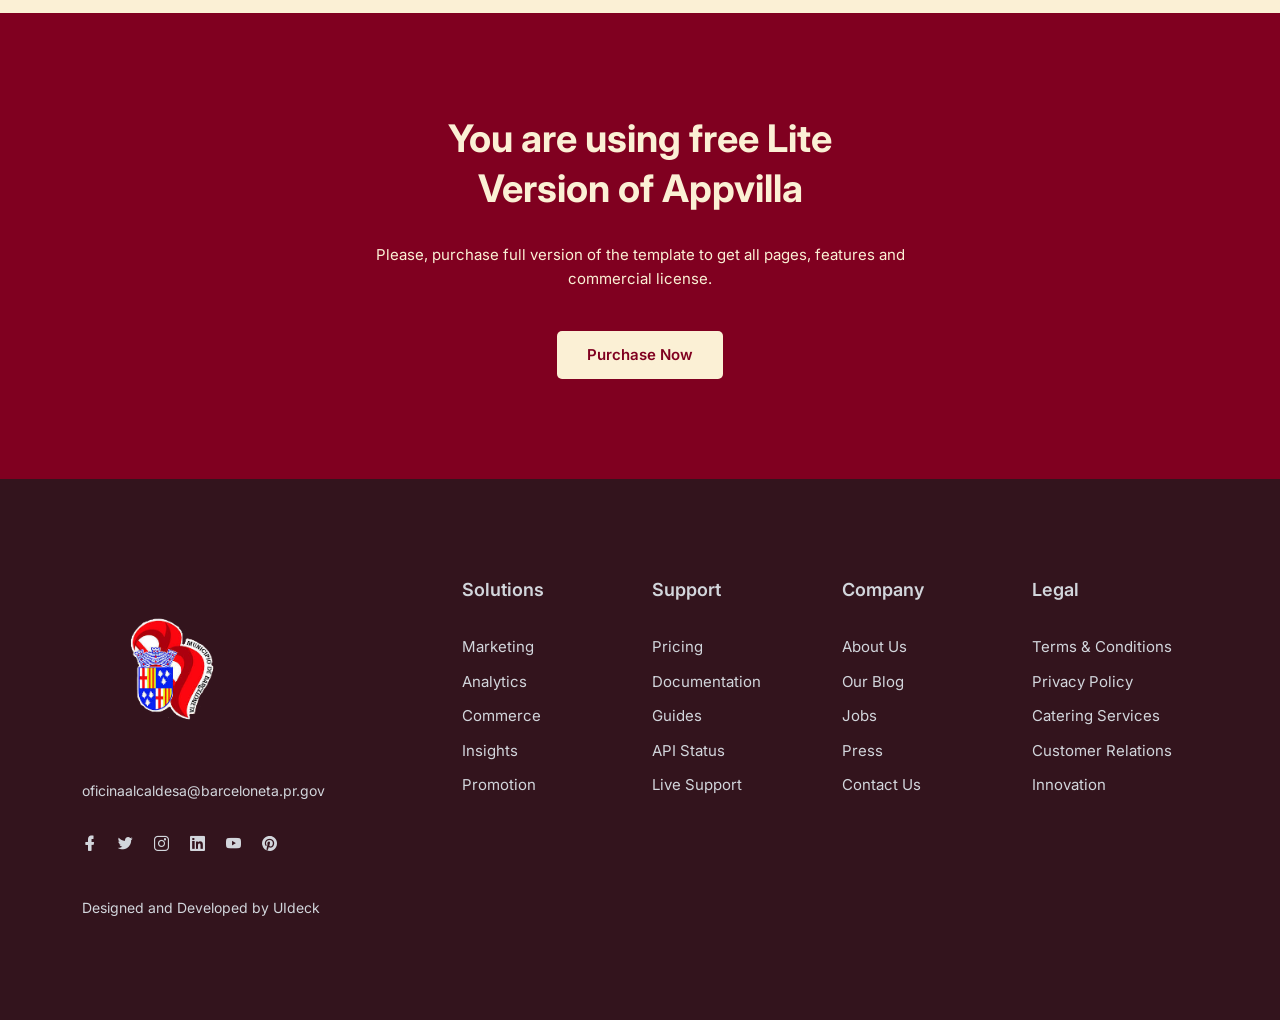
==== commit bf85b164: "Added more details to the home page (legislatura part)" ====
--- a/Appvila-free-lite/index.html
+++ b/Appvila-free-lite/index.html
@@ -105,6 +105,7 @@
                         <ul class="slide_show_home">
                             <li>
                                 <img class="n_slides" src="assets/images/slide_s/s_centralp.jpg" alt="s_1">
+                                <p>centralPlazuela</p>
                             </li>
                             <li>
                                 <img class="n_slides" src="assets/images/lugaresDeInteres/petPark.jpg" alt="s_2">
@@ -119,8 +120,8 @@
                                 <img class="n_slides" src="assets/images/slide_s/s_mercadoa.jpg" alt="s_5">
                             </li>
                         </ul>
-                        <h2 class="wow fadeInUp" id="pueblo" data-wow-delay=".4s">Barceloneta<br>La Ciudad Industrial</h2>
-                    </div>
+                       <!-- <h2 class="wow fadeInUp" id="pueblo" data-wow-delay=".4s">Barceloneta<br>La Ciudad Industrial</h2>
+                   --> </div>
                 </div>
     </section>
     <!-- End Hero Area -->
@@ -130,9 +131,9 @@
         <div class="container">
             <div class="row">
                 <div class="col-12">
-                    <div class="section-title">
+                    <div class="section-title" id="intro_home">
                         <h2 class="wow fadeInUp" data-wow-delay=".4s">Barceloneta</h2>
-                        <p class="wow fadeInUp" data-wow-delay=".6s">Intro</p>
+                        <h3 class="wow fadeInUp" data-wow-delay=".6s">La esmeralda del valle norte</h3>
                     </div>
                 </div>
             </div>
@@ -141,11 +142,11 @@
                     <!-- Start Single Feature -->
                     <div class="single-feature wow fadeInUp" data-wow-delay=".2s" style="background-color: #33141D;">
                         <img class="wow fadeInUp" data-wow-delay=".4s" src="assets/images/InfoGeneral/old_Bta_historia.avif">
-                        <h3 class="wow fadeInUp" data-wow-delay=".4s">Historia</h3>
+                        <h3 class="wow fadeInUp" data-wow-delay=".4s">Información sobre<br>Barceloneta<br>__________________________________________</h3>
                         <p id="p1" class="wow fadeInUp" data-wow-delay=".4s">Descubre la <strong>historia</strong> que moldeó este pueblo de <strong>Puerto Rico</strong>.</p>
-                        <p id="p2" class="wow fadeInUp" data-wow-delay=".4s">Además de su <strong>himno</strong> y escudo, junto con los varios <strong>barrios</strong> que componen la ciudad industrial.</p>
+                        <p id="p2" class="wow fadeInUp" data-wow-delay=".4s">Además de su <strong>himno</strong> y escudo, junto con los varios <strong>barrios</strong> que<br>componen la ciudad industrial.</p>
                         <a href="Info_general.html" aria-label="Ir a la siguiente página" class="wow fadeInUp" data-wow-delay=".4s"
-                        >Más información &#8599;</a>
+                        ><br>Más información &#8599;</a>
                         <h2>3702 Calle Asciscio Soler, Barceloneta</h2>
                     </div>
                     <!-- End Single Feature -->
@@ -160,33 +161,13 @@
         <div class="container">
             <div class="row">
                 <div class="col-lg-10 offset-lg-1 col-md-12 col-12">
-                    <div class="title">
-                        <h2>Trusted by developers from over 80 planets</h2>
-                        <p>There are many variations of passages of Lorem Ipsum available, but the majority.</p>
-                    </div>
-                </div>
-            </div>
-            <div class="row">
-                <div class="col-lg-8 offset-lg-2 col-md-12 col-12">
-                    <div class="row">
-                        <div class="col-lg-4 col-md-4 col-12">
-                            <div class="single-achievement wow fadeInUp" data-wow-delay=".2s">
-                                <h3 class="counter"><span id="secondo1" class="countup" cup-end="100">100</span>%</h3>
-                                <p>satisfaction</p>
-                            </div>
-                        </div>
-                        <div class="col-lg-4 col-md-4 col-12">
-                            <div class="single-achievement wow fadeInUp" data-wow-delay=".4s">
-                                <h3 class="counter"><span id="secondo2" class="countup" cup-end="120">120</span>K</h3>
-                                <p>Happy Users</p>
-                            </div>
-                        </div>
-                        <div class="col-lg-4 col-md-4 col-12">
-                            <div class="single-achievement wow fadeInUp" data-wow-delay=".6s">
-                                <h3 class="counter"><span id="secondo3" class="countup" cup-end="125">125</span>k+</h3>
-                                <p>Downloads</p>
-                            </div>
-                        </div>
+                    <div class="title" id="legislatura_home">
+                        <h2>Legislatura<br>____________________________</h2>
+                        <h3>Hon. Wanda Soler Rosario</h3>
+                        <p>Actual alcaldesa del municipio de Barceloneta, desde el año 2012.</p>
+                        <a href="legislatura.html" aria-label="Ir a la siguiente página" class="wow fadeInUp" data-wow-delay=".4s"
+                        ><br>Más información &#8599;</a>
+                        <img src="assets/images/legislatura/WandaSoler.png" alt="Foto alcaldesa Wanda Soler">
                     </div>
                 </div>
             </div>
--- a/Appvila-free-lite/assets/css/main.css
+++ b/Appvila-free-lite/assets/css/main.css
@@ -172,6 +172,17 @@
   border-radius: 20px;
   margin-right: 35px;
 }
+#intro_home
+{
+  h2
+  {
+    font-size: 450%;
+  }
+  h3
+  {
+    font-size: 250%;
+  }
+}
 #history_home
 {
   img
@@ -195,7 +206,7 @@
   {
     position: absolute;
     left:45%;
-    top:20%;
+    top:10%;
     font-weight: bold;
     font-size: 150%;
     color: var(--crema);
@@ -228,6 +239,51 @@
   }
   
 
+}
+#legislatura_home
+{
+  h2
+  {
+    position: absolute;
+    top:10%;
+    text-align: left;
+    color: var(--crema);
+   
+  }
+  h3
+  {
+    position: absolute;
+    top: 30%;
+    text-align: left;
+    color: var(--crema);
+  }
+  p
+  {
+    position: absolute;
+    top: 40%;
+    text-align: left;
+  }
+  img
+  {
+    width: 30%;
+    box-shadow: 0px 5px 15px rgba(0, 0, 0, 0.55);
+    border: 4px double var(--dorado);
+    position: absolute;
+    right: 15%;
+    top: 10%;
+  }
+  a
+  {
+    position: absolute;
+    top: 60%;
+    left: 17.5%;
+    color: var(--crema);
+  }
+  a:hover
+  {
+    color: var(--dorado);
+    font-weight: bold;
+  }
 }
 
 /************  Info General  **********************/
@@ -2509,7 +2565,8 @@
 .our-achievement {
   background-color: var(--main_color);
   text-align: center;
-  padding: 130px 0;
+  padding: 550px 0;
+  padding-bottom: 100px;
 }
 
 @media only screen and (min-width: 768px) and (max-width: 991px) {
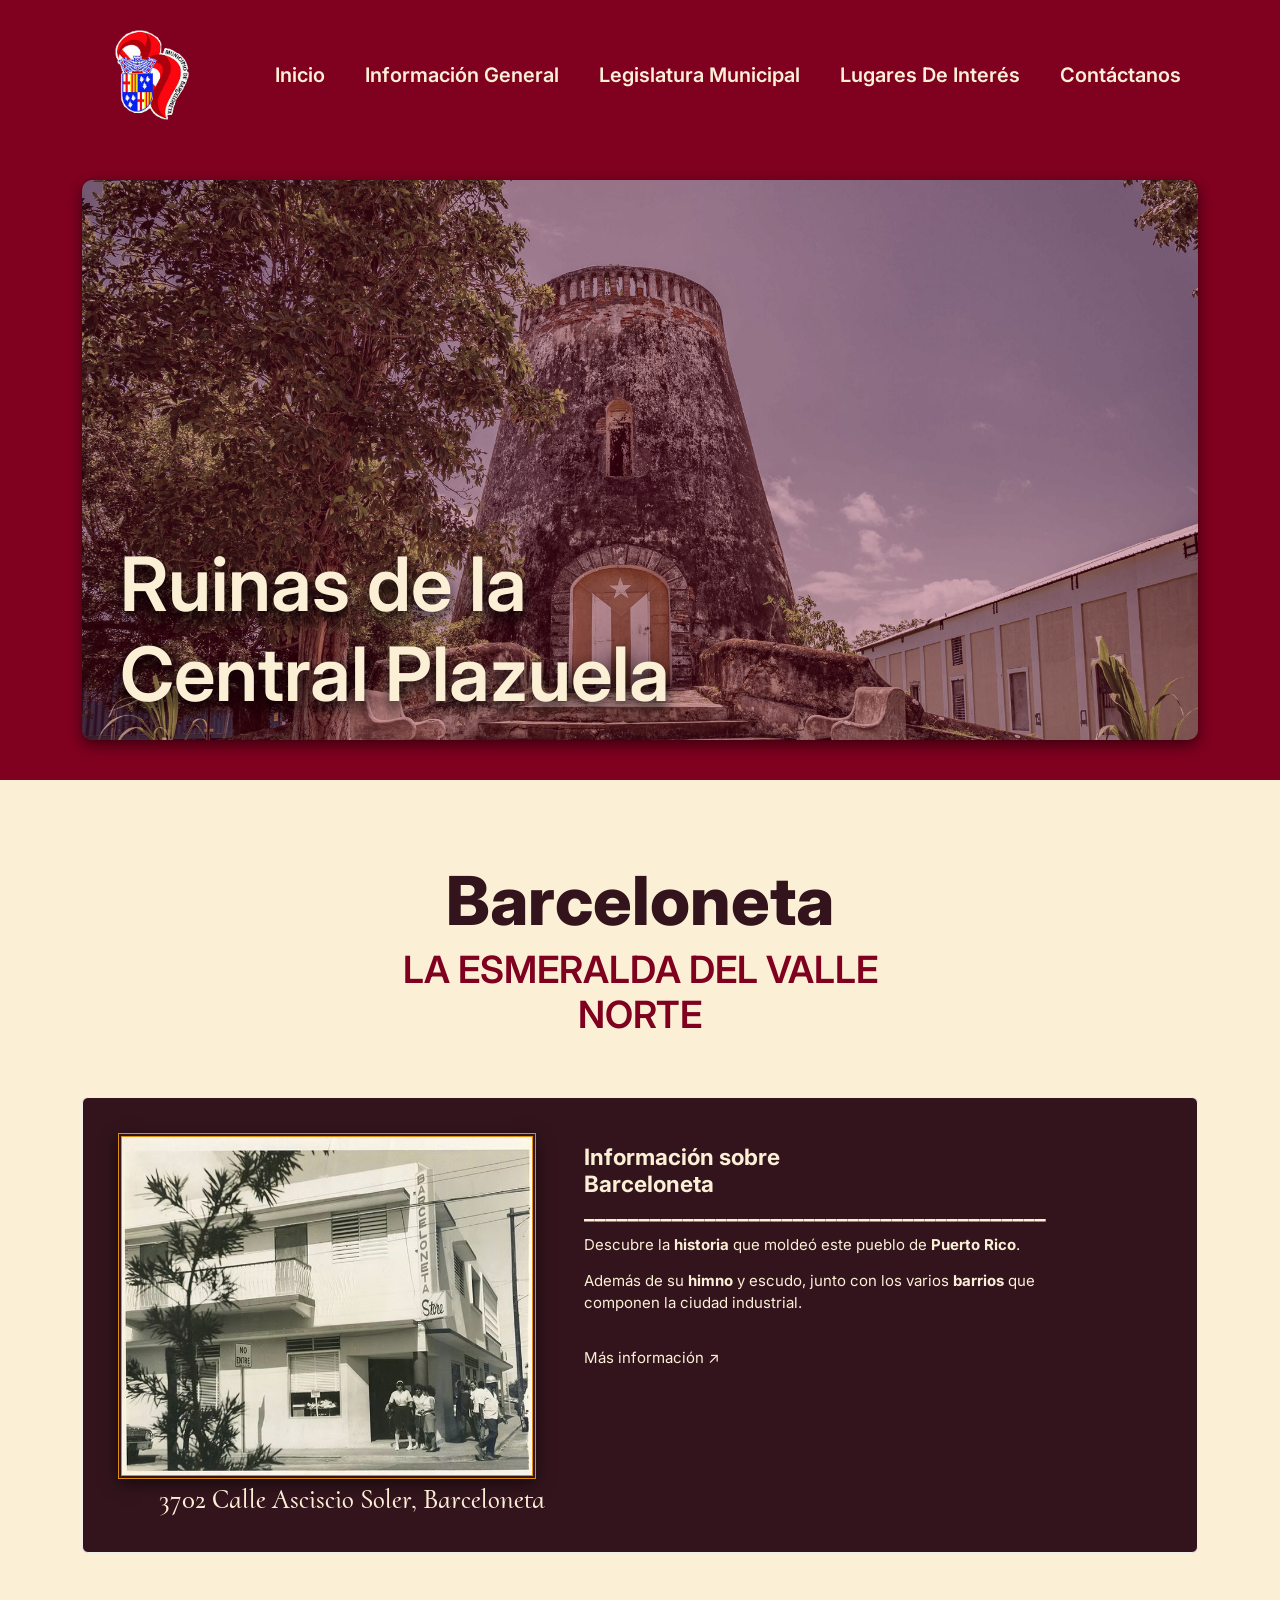
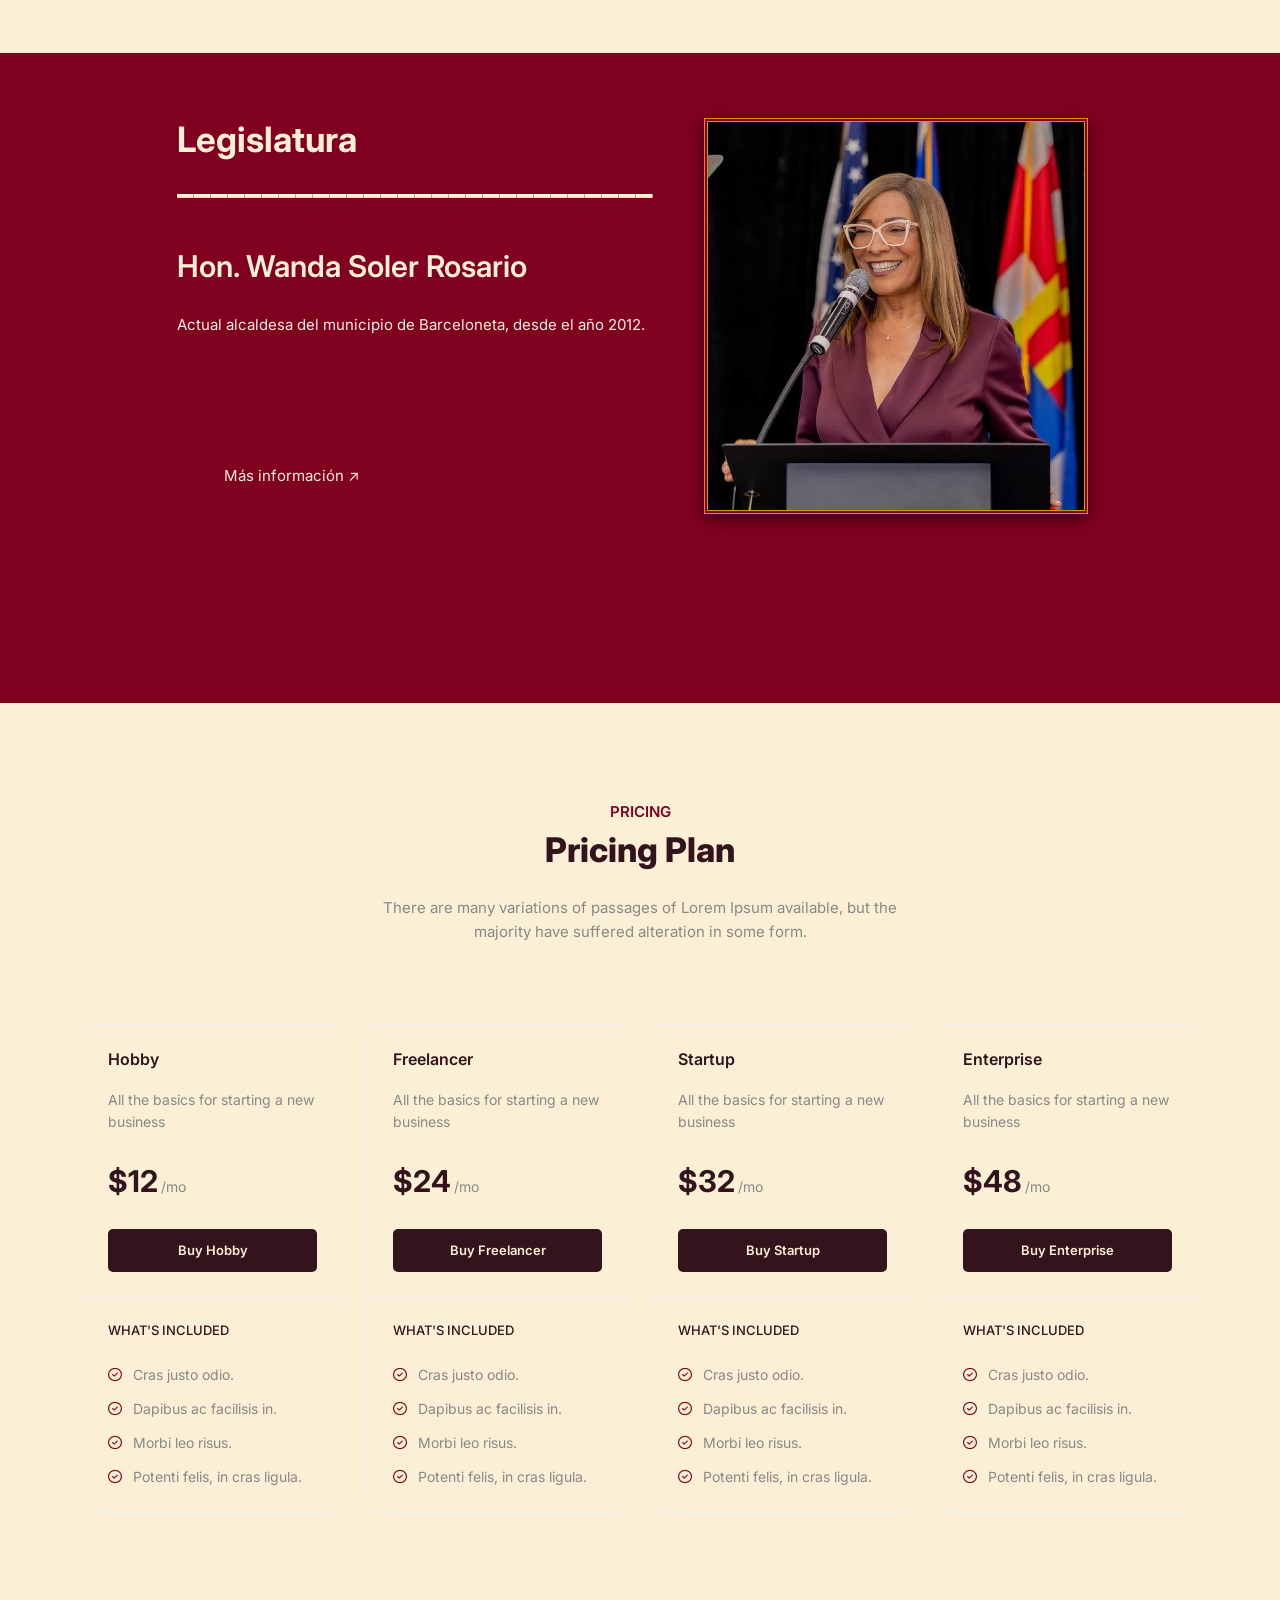
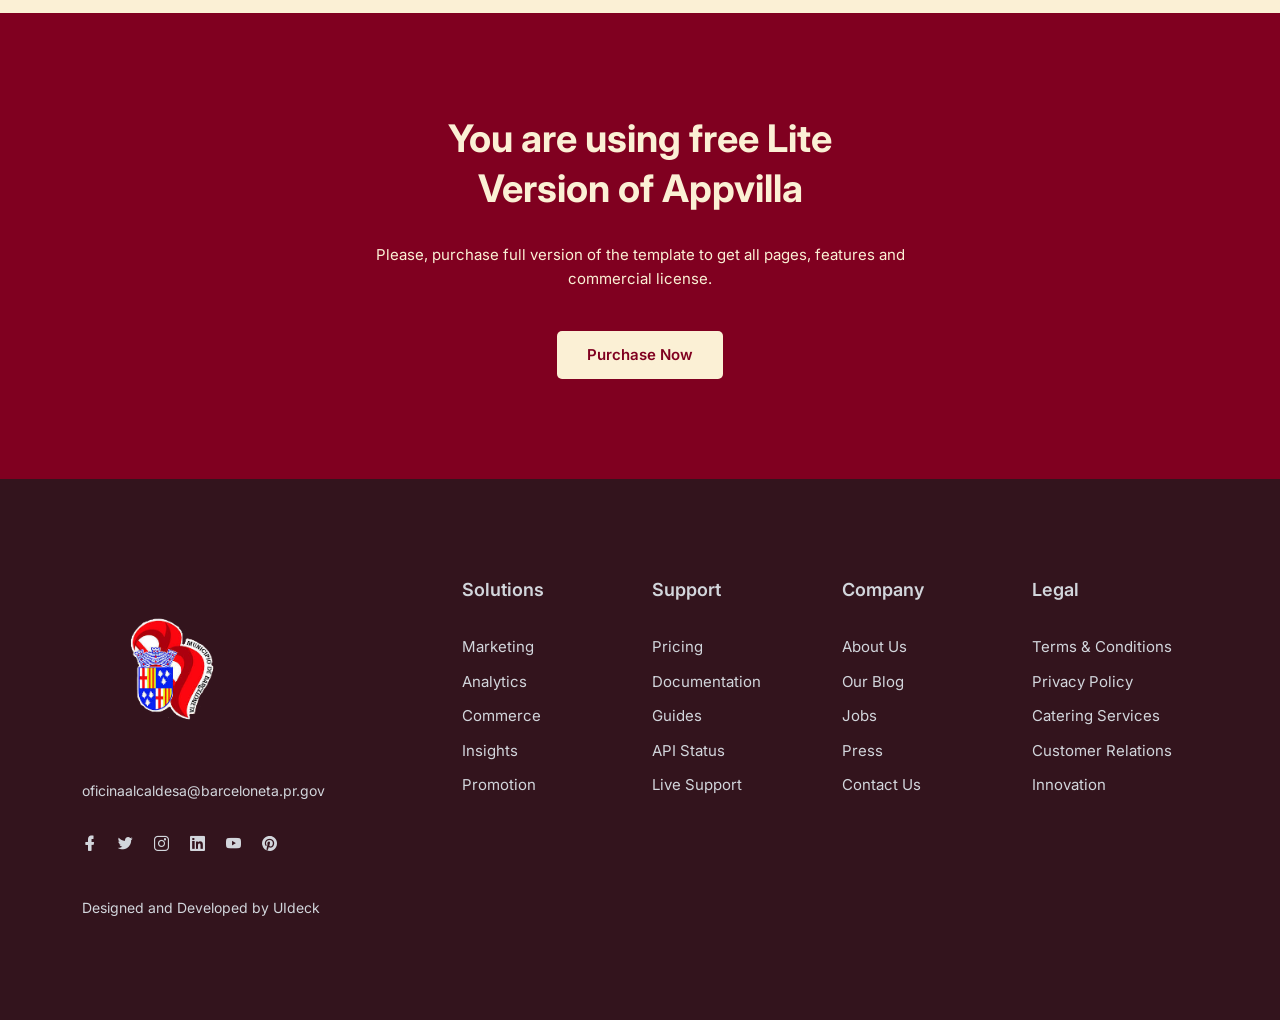
==== commit dc3489e9: "Added text to each slide in home and added the css for it. Created css files for the info general an" ====
--- a/Appvila-free-lite/index.html
+++ b/Appvila-free-lite/index.html
@@ -104,19 +104,23 @@
                        <!-- <h1 id="Welcome">Ciudad Industrial</h1> -->
                         <ul class="slide_show_home">
                             <li>
+                                <h2>Ruinas de la<br>Central Plazuela</h2>
                                 <img class="n_slides" src="assets/images/slide_s/s_centralp.jpg" alt="s_1">
-                                <p>centralPlazuela</p>
                             </li>
                             <li>
+                                <h2>Barceloneta<br>Pet Park</h2>
                                 <img class="n_slides" src="assets/images/lugaresDeInteres/petPark.jpg" alt="s_2">
                             </li>
                             <li>
+                                <h2>Puerto Rico<br>Premium Outlets</h2>
                                 <img class="n_slides" src="assets/images/lugaresDeInteres/outlets2.jpg" alt="s_3">
                             </li>
                             <li>
+                                <h2>Barceloneta<br>Bowling Center</h2>
                                 <img class="n_slides" src="assets/images/lugaresDeInteres/bolera2.jpg" alt="s_4">
                             </li>
                             <li>
+                                <h2>Malecón de<br>Barceloneta</h2>
                                 <img class="n_slides" src="assets/images/slide_s/s_mercadoa.jpg" alt="s_5">
                             </li>
                         </ul>
--- a/Appvila-free-lite/assets/css/main.css
+++ b/Appvila-free-lite/assets/css/main.css
@@ -57,6 +57,19 @@
   width: 20%;
   height: 100%;
   flex: 0 0 20%;
+    h2
+    {
+      position: absolute;
+      font-size: 500%;
+      color: var(--crema);
+      z-index: 9999;
+      padding: .3em;
+      margin-left: .2em;
+      top:60%;
+      text-shadow: 0px 7px 15px rgba(0, 0, 0, 0.95);
+      
+      
+    }
   }
 
   .n_slides 
@@ -65,19 +78,8 @@
   display: block;
   height: 100%;
   object-fit: cover;
-  opacity: .80;
-  filter: grayscale(.4);
-  gap:0;
-  }
-  .o_slides 
-  {
-    margin-top: 2em;
-  width: 100%;
-  display: block;
-  height: 100%;
-  object-fit: cover;
-  opacity: .80;
-  filter: grayscale(.4);
+  opacity: .68;
+  filter: grayscale(.5);
   gap:0;
   }
 
@@ -120,9 +122,10 @@
 
 .contactContainer{
   display: grid;
-  grid-template-columns: (2, 1fr);
-  grid-template-rows: 75px 1fr 1fr 1fr;
+  grid-template-columns: (12, 1fr);
+  grid-template-rows: 100px 400px 1fr;
   gap: 20px;
+  row-gap: 40px;
   background-color: #FBF0D5;
   margin-bottom: 3em;
   padding-bottom: 2em;
@@ -130,17 +133,19 @@
 
 .contactTitle{
   grid-row: 1;
-  grid-column: 1 / span 2;
+  grid-column: span 12;
   text-align: center;
   font-weight: bold;
   margin-top: 1em;
+  font-size: 200%;
 }
 
 .contactMap{
   grid-row: 2;
-  grid-column: 1 / span 2;
+  grid-column: 2 / span 11;
   display: flex;
   justify-content: center;
+  height: 400px;
 }
 
 iframe{
@@ -150,28 +155,98 @@
 }
 
 .contactInfo{
-  grid-row: 3;
+  grid-row: 2;
   grid-column: 1;
-  background-color: var(--brown_claro);
+  border: solid 1px;
+  border-color: var(--vino);
   border-radius: 20px;
   margin-left: 35px;
+  padding: 10px;
+}
+
+.InfoTitles{
+  color: var(--dorado);
+  text-align: center;
+  margin-top: 15px;
+  margin-bottom: 25px;
+}
+
+.InfoType{
+  color: var(--vino);
+  text-align: center;
+}
+
+.InfoText{
+  margin-bottom: 25px;
+  color: var(--vino);
+  text-align: center;
 }
 
 .extensiones{
-  grid-row: 4;
-  grid-column: 1;
-  background-color: var(--brown_claro);
+  grid-row: 3 ;
+  grid-column: 1 / span 4;
+/*   border: solid 1px;
+  border-color: var(--vino); */
   border-radius: 20px;
   margin-left: 35px;
+  padding: 20px;
+}
+
+.extTitle{
+  margin-bottom: 10px;
+}
+
+.extList{
+  padding:5px;
+  border-bottom: solid 1px;
+  border-color: var(--vino);
+}
+
+#deporte{
+  border: none;
 }
 
 .contactForm{
-  grid-row: 3 / span 2;
-  grid-column: 2;
-  background-color: var(--brown_claro);
+  grid-row: 3;
+  grid-column: 5 / span 8;
+  border: solid 1px;
+  border-color: var(--vino);
   border-radius: 20px;
   margin-right: 35px;
-}
+  padding: 10px;
+}
+
+form, input{
+  width: 100%;
+  border-radius: 10px;
+  padding: 10px;
+}
+
+textarea{
+  width: 100%;
+  border-radius: 10px;
+  padding: 10px;
+  height: 150px;
+}
+
+.button-styled{
+  cursor: pointer;
+  background-color: var(--main_color);
+  color: var(--crema);
+  font-weight: bold;
+  padding: 0.5em 2.2em 0.5em 2.2em;
+  border-radius: 10px;
+  &:hover {
+  color: var(--dorado);
+  border-color:var(--dorado);
+  }
+}
+
+
+label{
+  font-size: 150%;
+}
+
 #intro_home
 {
   h2
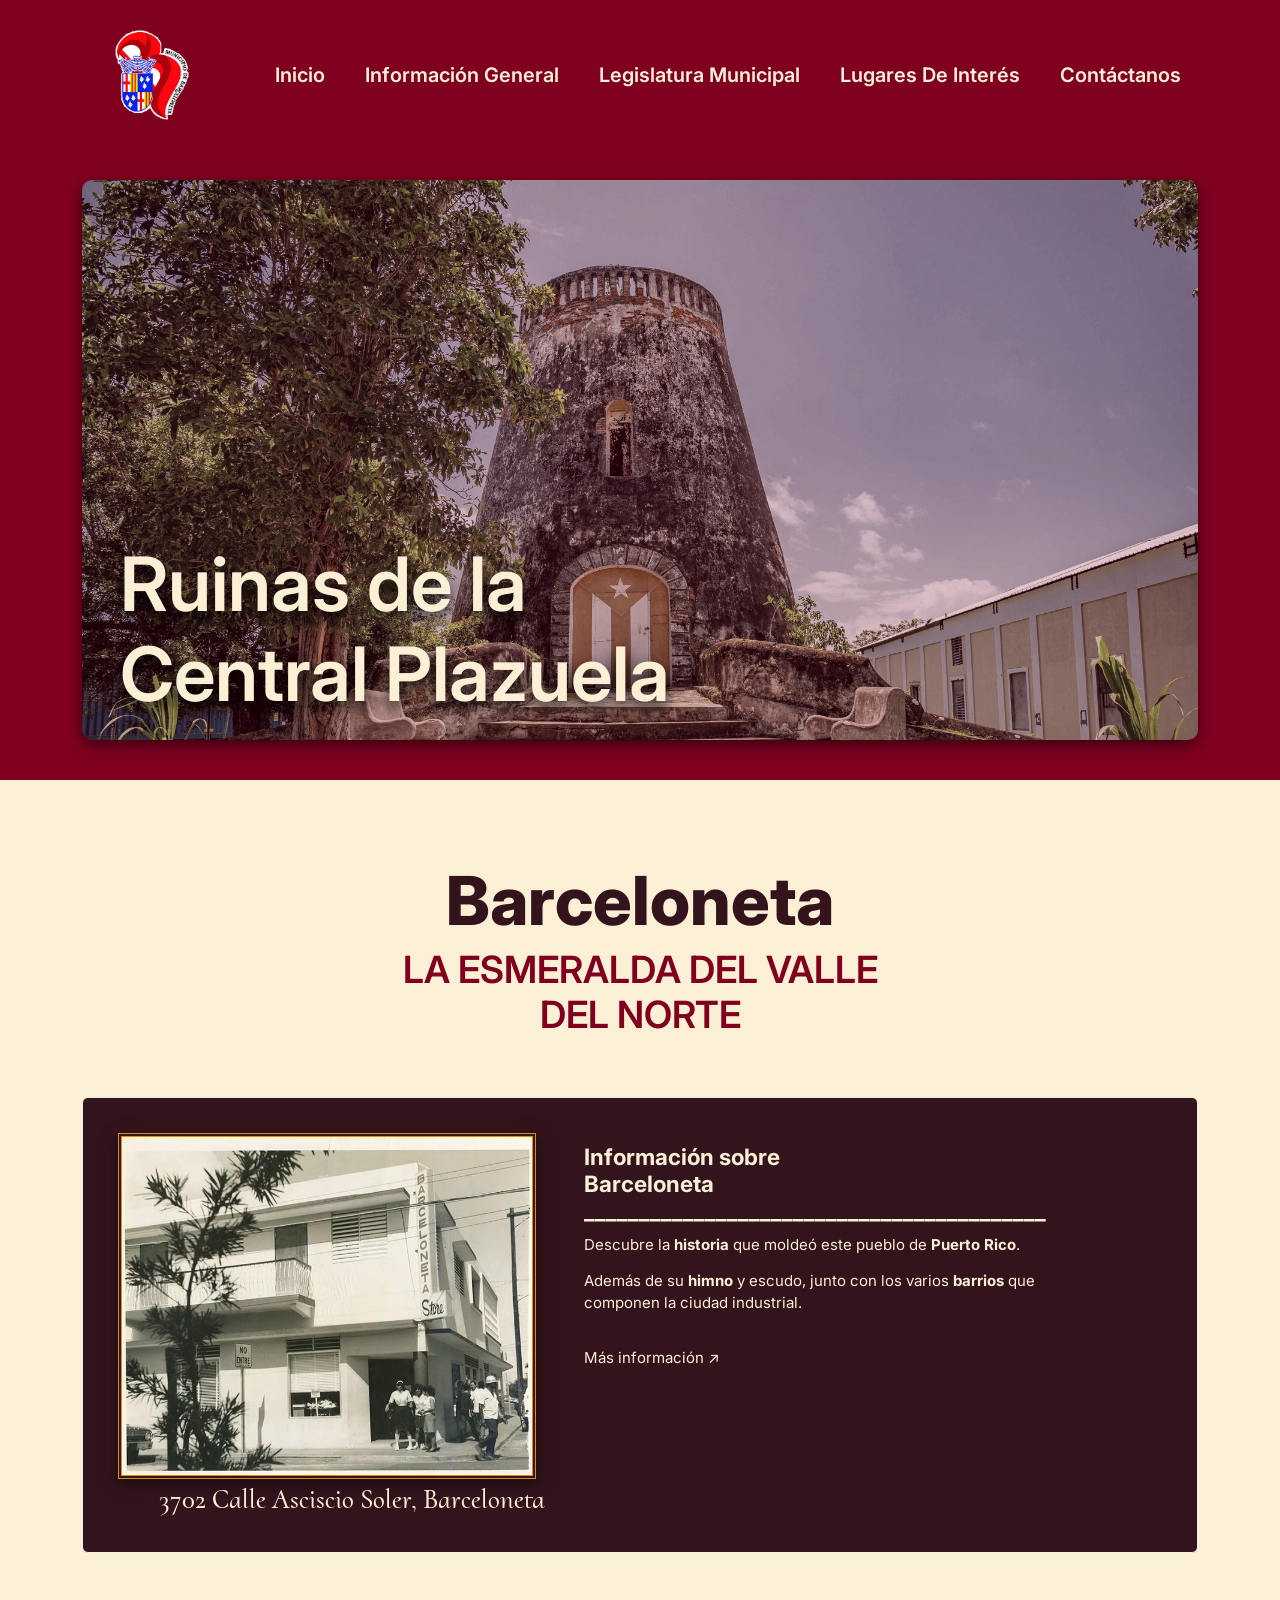
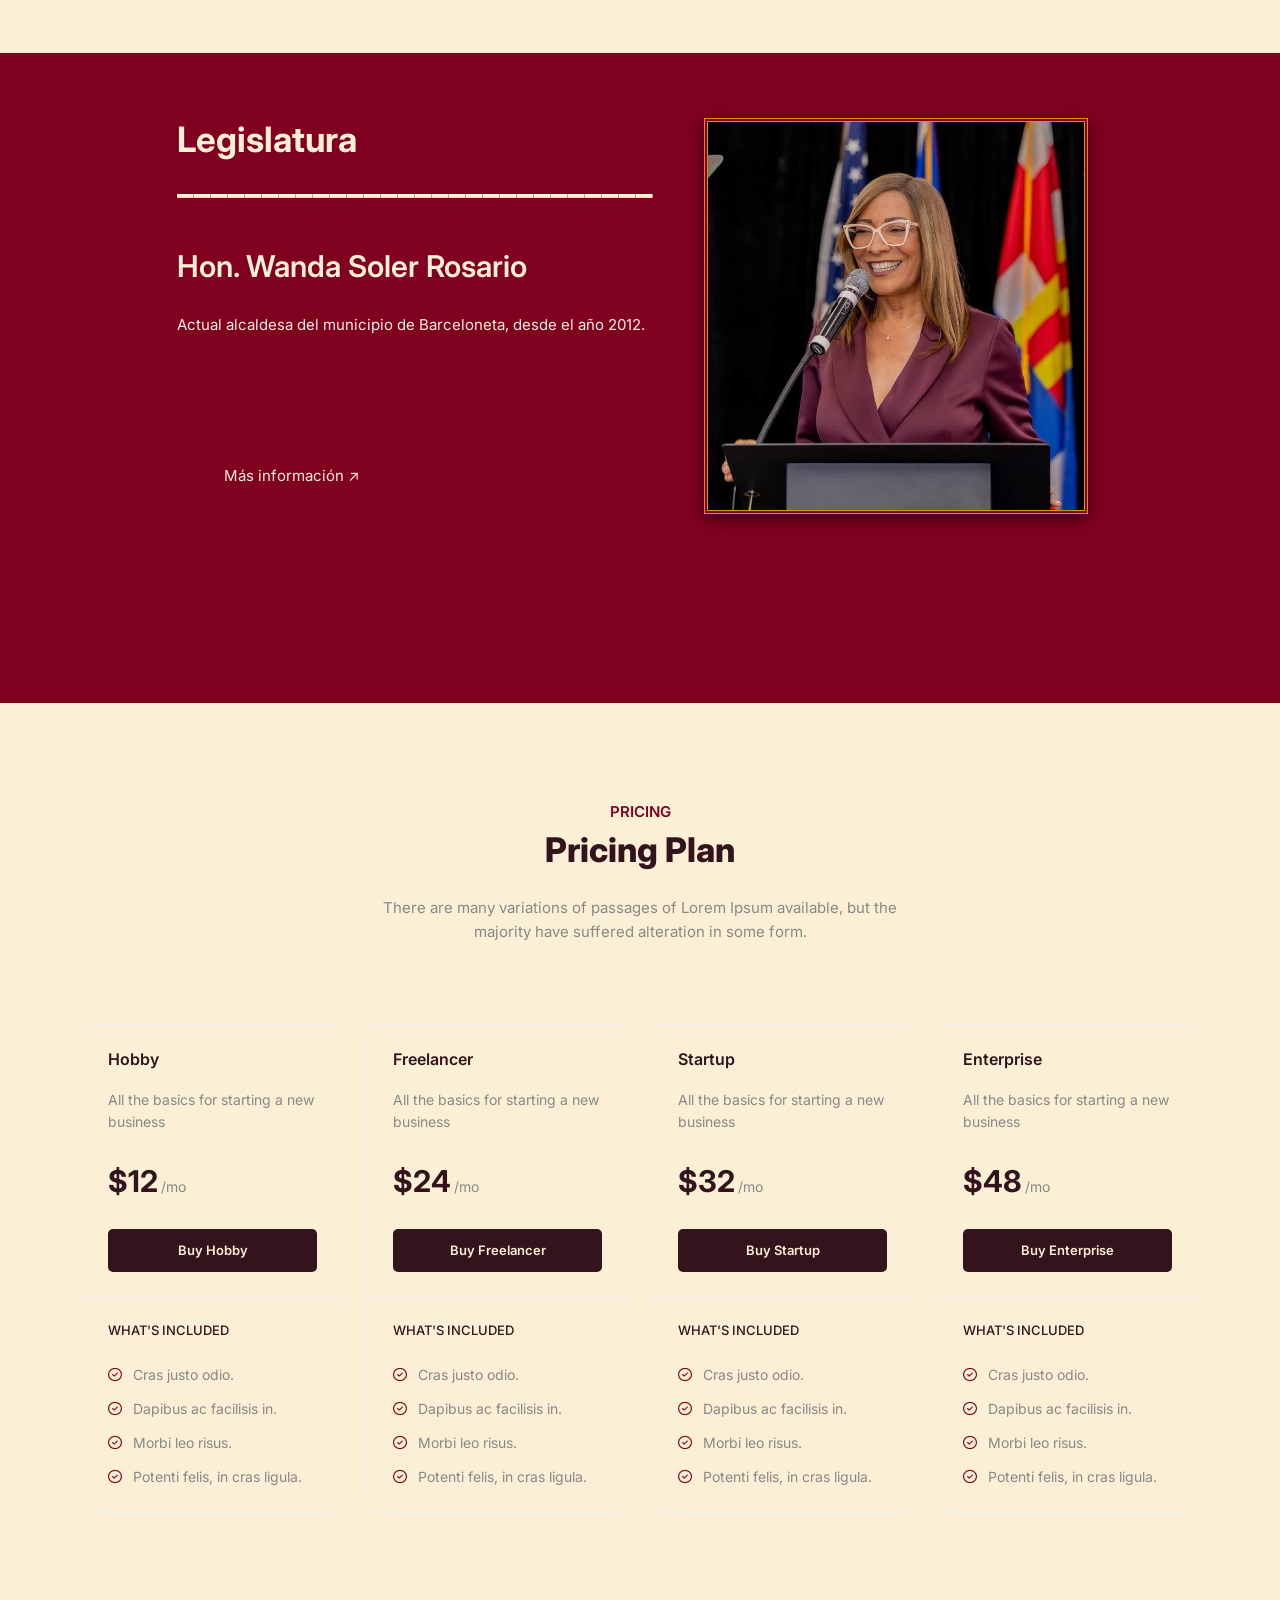
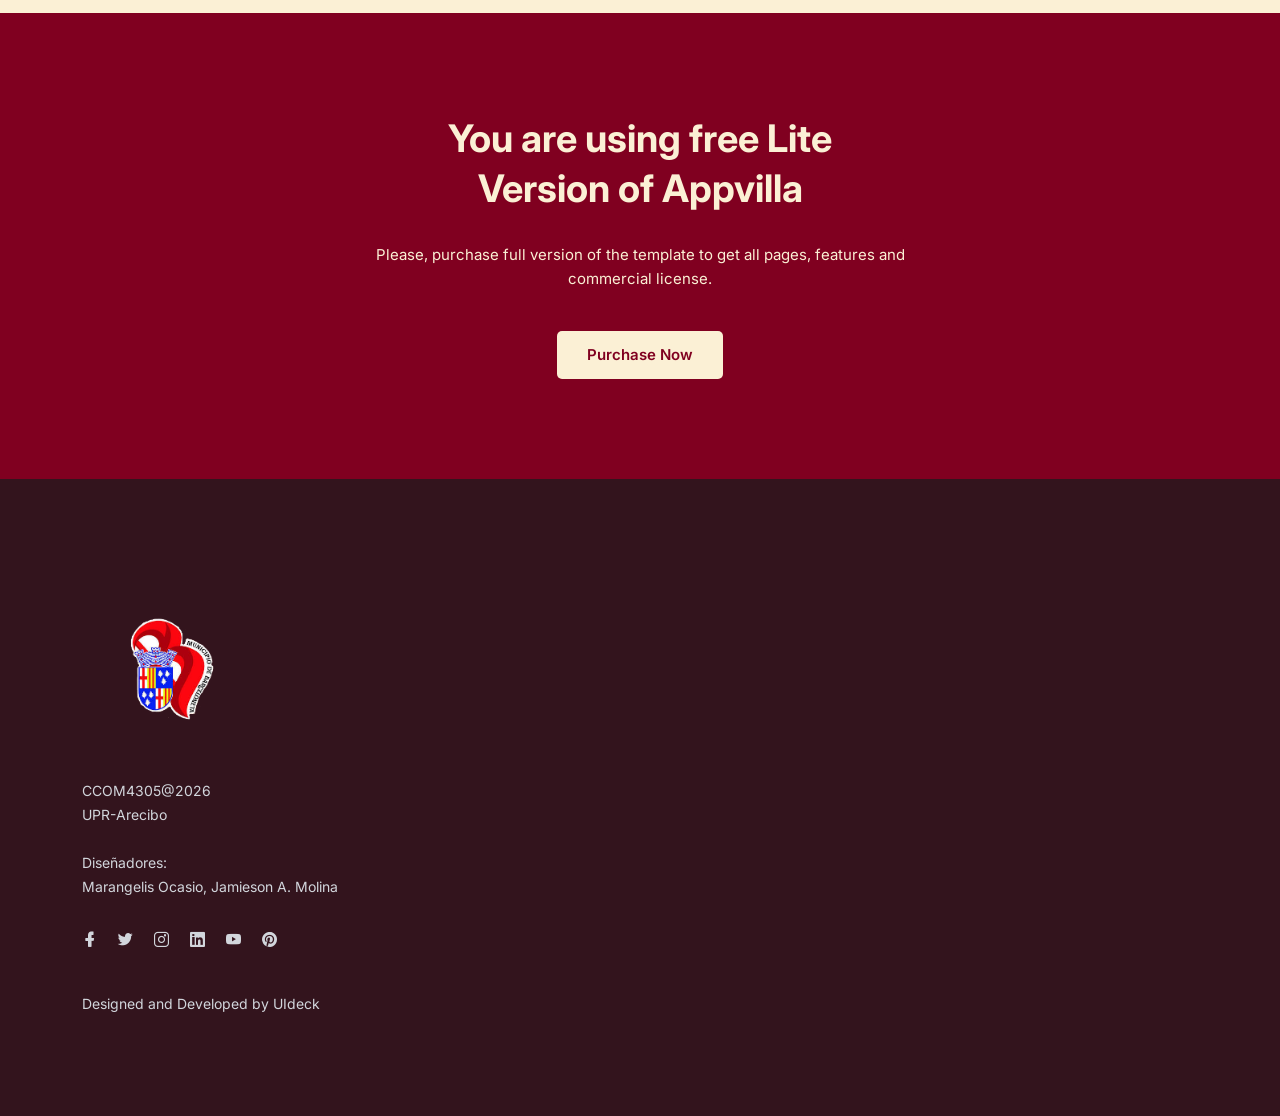
==== commit a725be25: "Fixed footer" ====
--- a/Appvila-free-lite/index.html
+++ b/Appvila-free-lite/index.html
@@ -7,7 +7,7 @@
     <title>Appvilla - Creative Landing Page HTML Template.</title>
     <meta name="description" content="" />
     <meta name="viewport" content="width=device-width, initial-scale=1" />
-    <link rel="shortcut icon" type="image/x-icon" href="assets/images/favicon.svg" />
+    <link rel="shortcut icon" type="image/x-icon" href="assets/images/logo/logo_bta.png" />
 
     <!-- ========================= CSS here ========================= -->
     <link rel="stylesheet" href="assets/css/bootstrap.min.css" />
@@ -71,8 +71,8 @@
                                             data-bs-target="#submenu-1-4" aria-controls="navbarSupportedContent"
                                             aria-expanded="false" aria-label="Toggle navigation">Información General</a>
                                         <ul class="sub-menu collapse" id="submenu-1-4">
-                                            <li class="nav-item"><a href="Info_general.html#History">Historia</a>
-                                            </li>
+                                            <li class="nav-item"><a href="Info_general.html#History">Historia</a></li>
+                                            <li class="nav-item"><a href="Info_general.html#Bandera_escudo">Bandera y Escudo</a></li>
                                             <li class="nav-item"><a href="Info_general.html#Himno">Himno</a></li>
                                             <li class="nav-item"><a href="Info_general.html#Barrios">Barrios</a></li>
                                         </ul>
@@ -137,7 +137,7 @@
                 <div class="col-12">
                     <div class="section-title" id="intro_home">
                         <h2 class="wow fadeInUp" data-wow-delay=".4s">Barceloneta</h2>
-                        <h3 class="wow fadeInUp" data-wow-delay=".6s">La esmeralda del valle norte</h3>
+                        <h3 class="wow fadeInUp" data-wow-delay=".6s">La esmeralda del valle del norte</h3>
                     </div>
                 </div>
             </div>
@@ -356,7 +356,7 @@
                                     <img src="assets/images/logo/logo_bta.png" alt="#">
                                 </a>
                             </div>
-                            <p>oficinaalcaldesa@barceloneta.pr.gov</p>
+                            <p>CCOM4305@2026<br>UPR-Arecibo<br><br>Diseñadores: <br>Marangelis Ocasio, Jamieson A. Molina</p>
                             <ul class="social">
                                 <li><a href="javascript:void(0)"><i class="lni lni-facebook-filled"></i></a></li>
                                 <li><a href="javascript:void(0)"><i class="lni lni-twitter-original"></i></a></li>
@@ -369,67 +369,6 @@
                                     rel="nofollow" target="_blank">UIdeck</a>
                             </p>
                         </div>
-                        <!-- End Single Widget -->
-                    </div>
-                    <div class="col-lg-8 col-md-8 col-12">
-                        <div class="row">
-                            <div class="col-lg-3 col-md-6 col-12">
-                                <!-- Single Widget -->
-                                <div class="single-footer f-link">
-                                    <h3>Solutions</h3>
-                                    <ul>
-                                        <li><a href="javascript:void(0)">Marketing</a></li>
-                                        <li><a href="javascript:void(0)">Analytics</a></li>
-                                        <li><a href="javascript:void(0)">Commerce</a></li>
-                                        <li><a href="javascript:void(0)">Insights</a></li>
-                                        <li><a href="javascript:void(0)">Promotion</a></li>
-                                    </ul>
-                                </div>
-                                <!-- End Single Widget -->
-                            </div>
-                            <div class="col-lg-3 col-md-6 col-12">
-                                <!-- Single Widget -->
-                                <div class="single-footer f-link">
-                                    <h3>Support</h3>
-                                    <ul>
-                                        <li><a href="javascript:void(0)">Pricing</a></li>
-                                        <li><a href="javascript:void(0)">Documentation</a></li>
-                                        <li><a href="javascript:void(0)">Guides</a></li>
-                                        <li><a href="javascript:void(0)">API Status</a></li>
-                                        <li><a href="javascript:void(0)">Live Support</a></li>
-                                    </ul>
-                                </div>
-                                <!-- End Single Widget -->
-                            </div>
-                            <div class="col-lg-3 col-md-6 col-12">
-                                <!-- Single Widget -->
-                                <div class="single-footer f-link">
-                                    <h3>Company</h3>
-                                    <ul>
-                                        <li><a href="javascript:void(0)">About Us</a></li>
-                                        <li><a href="javascript:void(0)">Our Blog</a></li>
-                                        <li><a href="javascript:void(0)">Jobs</a></li>
-                                        <li><a href="javascript:void(0)">Press</a></li>
-                                        <li><a href="javascript:void(0)">Contact Us</a></li>
-                                    </ul>
-                                </div>
-                                <!-- End Single Widget -->
-                            </div>
-                            <div class="col-lg-3 col-md-6 col-12">
-                                <!-- Single Widget -->
-                                <div class="single-footer f-link">
-                                    <h3>Legal</h3>
-                                    <ul>
-                                        <li><a href="javascript:void(0)">Terms & Conditions</a></li>
-                                        <li><a href="javascript:void(0)">Privacy Policy</a></li>
-                                        <li><a href="javascript:void(0)">Catering Services</a></li>
-                                        <li><a href="javascript:void(0)">Customer Relations</a></li>
-                                        <li><a href="javascript:void(0)">Innovation</a></li>
-                                    </ul>
-                                </div>
-                                <!-- End Single Widget -->
-                            </div>
-                        </div>
                     </div>
                 </div>
             </div>
--- a/Appvila-free-lite/assets/css/main.css
+++ b/Appvila-free-lite/assets/css/main.css
@@ -78,7 +78,7 @@
   display: block;
   height: 100%;
   object-fit: cover;
-  opacity: .68;
+  opacity: .78;
   filter: grayscale(.5);
   gap:0;
   }
@@ -162,6 +162,7 @@
   border-radius: 20px;
   margin-left: 35px;
   padding: 10px;
+  background-color: var(--vino);
 }
 
 .InfoTitles{
@@ -172,13 +173,13 @@
 }
 
 .InfoType{
-  color: var(--vino);
+  color: var(--crema);
   text-align: center;
 }
 
 .InfoText{
   margin-bottom: 25px;
-  color: var(--vino);
+  color: var(--crema);
   text-align: center;
 }
 
@@ -214,6 +215,13 @@
   border-radius: 20px;
   margin-right: 35px;
   padding: 10px;
+  background-color: var(--vino);
+  color: var(--crema);
+
+  h2
+  {
+    color: var(--crema);
+  }
 }
 
 form, input{
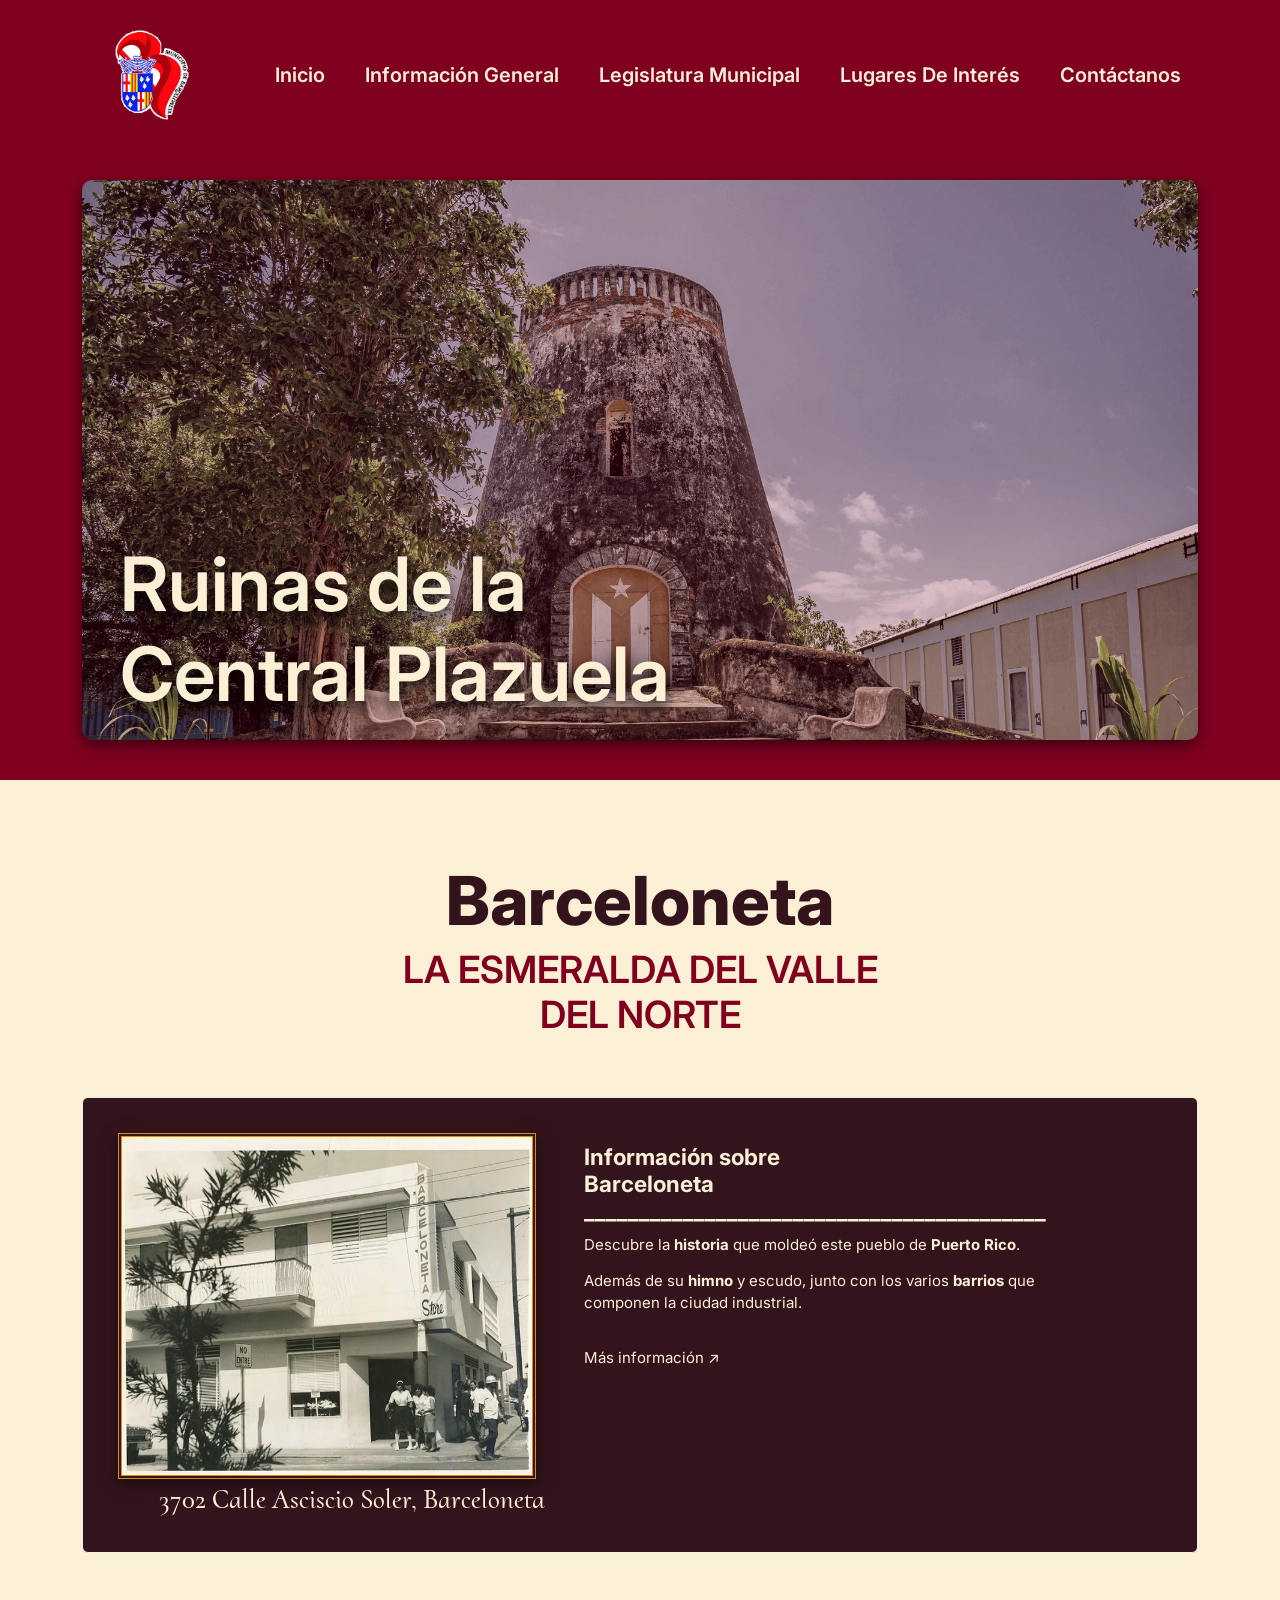
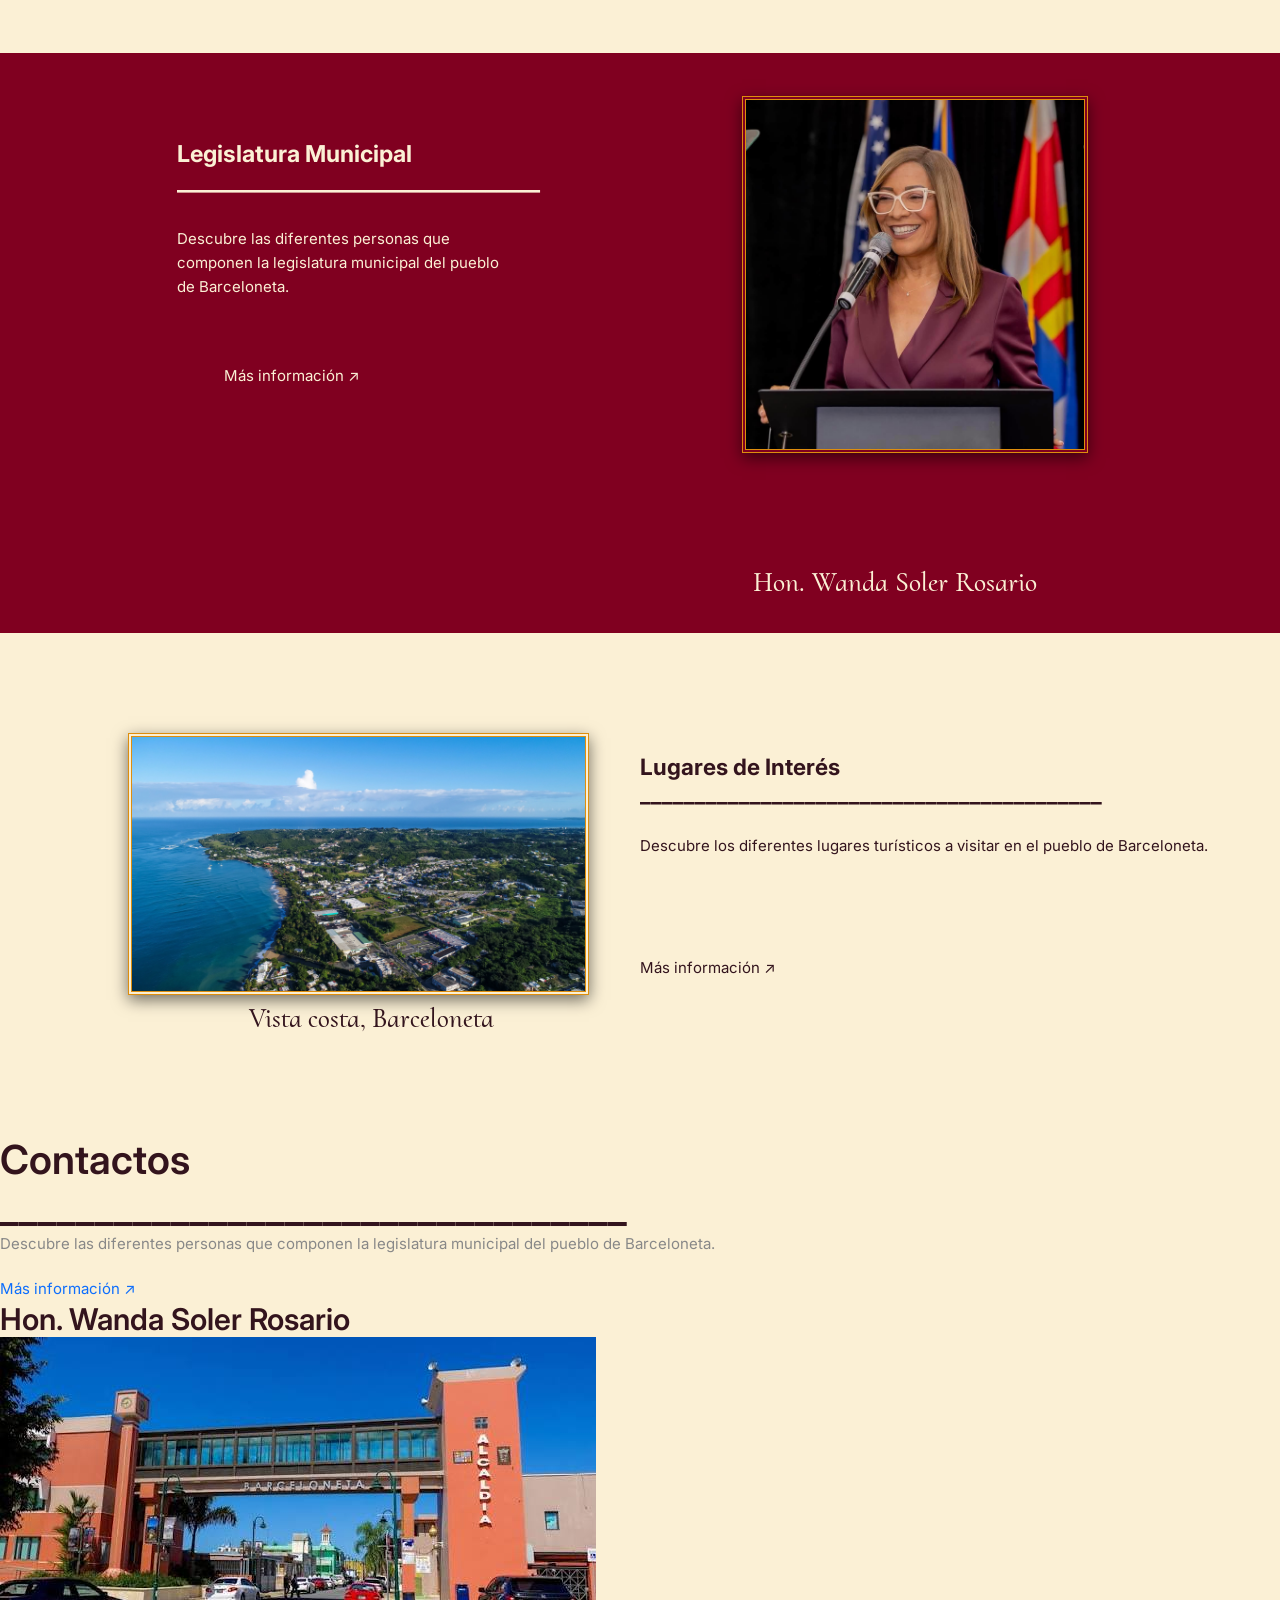
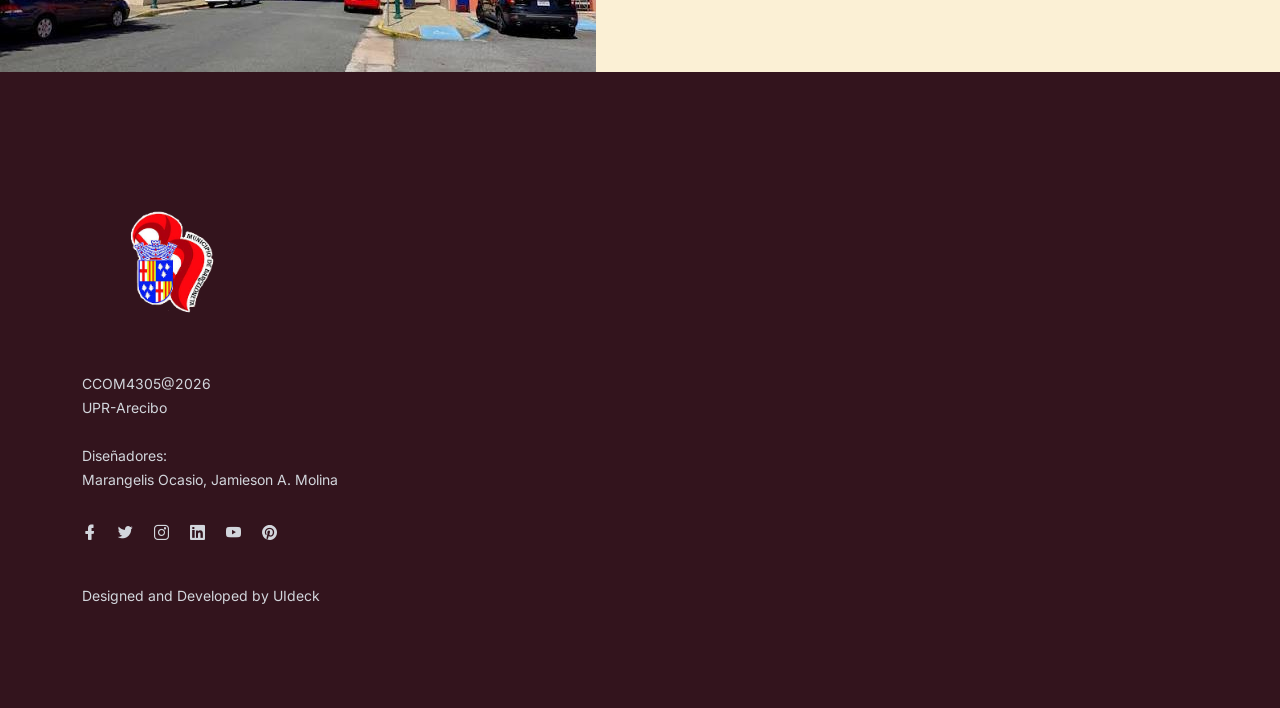
==== commit f636d300: "Added images for the home" ====
--- a/Appvila-free-lite/index.html
+++ b/Appvila-free-lite/index.html
@@ -166,12 +166,12 @@
             <div class="row">
                 <div class="col-lg-10 offset-lg-1 col-md-12 col-12">
                     <div class="title" id="legislatura_home">
-                        <h2>Legislatura<br>____________________________</h2>
-                        <h3>Hon. Wanda Soler Rosario</h3>
-                        <p>Actual alcaldesa del municipio de Barceloneta, desde el año 2012.</p>
-                        <a href="legislatura.html" aria-label="Ir a la siguiente página" class="wow fadeInUp" data-wow-delay=".4s"
-                        ><br>Más información &#8599;</a>
-                        <img src="assets/images/legislatura/WandaSoler.png" alt="Foto alcaldesa Wanda Soler">
+                        <h2 class="wow fadeInUp" data-wow-delay=".4s">Legislatura Municipal<br>_________________________________</h2>
+                        <p class="wow fadeInUp" data-wow-delay=".5s">Descubre las diferentes personas que componen la legislatura municipal del pueblo de Barceloneta.</p>
+                        <a href="legislatura.html" aria-label="Ir a la siguiente página" class="wow fadeInUp" data-wow-delay=".6s"
+                        ><br>Más información &#8599;</a>
+                        <h3 class="wow fadeInUp" data-wow-delay=".6s" id="hon">Hon. Wanda Soler Rosario</h3>
+                        <img class="wow fadeInUp" data-wow-delay=".5s" src="assets/images/legislatura/WandaSoler.png" alt="Foto alcaldesa Wanda Soler">
                     </div>
                 </div>
             </div>
@@ -180,161 +180,29 @@
     <!-- End Achievement Area -->
 
     <!-- Start Pricing Table Area -->
-    <section id="pricing" class="pricing-table section">
-        <div class="container">
-            <div class="row">
-                <div class="col-12">
-                    <div class="section-title">
-                        <h3 class="wow zoomIn" data-wow-delay=".2s">pricing</h3>
-                        <h2 class="wow fadeInUp" data-wow-delay=".4s">Pricing Plan</h2>
-                        <p class="wow fadeInUp" data-wow-delay=".6s">There are many variations of passages of Lorem
-                            Ipsum available, but the majority have suffered alteration in some form.</p>
-                    </div>
-                </div>
-            </div>
-            <div class="row">
-                <div class="col-lg-3 col-md-6 col-12">
-                    <!-- Single Table -->
-                    <div class="single-table wow fadeInUp" data-wow-delay=".2s">
-                        <!-- Table Head -->
-                        <div class="table-head">
-                            <h4 class="title">Hobby</h4>
-                            <p>All the basics for starting a new business</p>
-                            <div class="price">
-                                <h2 class="amount">$12<span class="duration">/mo</span></h2>
-                            </div>
-                            <div class="button">
-                                <a href="javascript:void(0)" class="btn">Buy Hobby</a>
-                            </div>
-                        </div>
-                        <!-- End Table Head -->
-                        <!-- Start Table Content -->
-                        <div class="table-content">
-                            <h4 class="middle-title">What's Included</h4>
-                            <!-- Table List -->
-                            <ul class="table-list">
-                                <li><i class="lni lni-checkmark-circle"></i> Cras justo odio.</li>
-                                <li><i class="lni lni-checkmark-circle"></i> Dapibus ac facilisis in.</li>
-                                <li><i class="lni lni-checkmark-circle"></i> Morbi leo risus.</li>
-                                <li><i class="lni lni-checkmark-circle"></i> Potenti felis, in cras ligula.</li>
-                            </ul>
-                            <!-- End Table List -->
-                        </div>
-                        <!-- End Table Content -->
-                    </div>
-                    <!-- End Single Table-->
-                </div>
-                <div class="col-lg-3 col-md-6 col-12">
-                    <!-- Single Table -->
-                    <div class="single-table wow fadeInUp" data-wow-delay=".4s">
-                        <!-- Table Head -->
-                        <div class="table-head">
-                            <h4 class="title">Freelancer</h4>
-                            <p>All the basics for starting a new business</p>
-                            <div class="price">
-                                <h2 class="amount">$24<span class="duration">/mo</span></h2>
-                            </div>
-                            <div class="button">
-                                <a href="javascript:void(0)" class="btn">Buy Freelancer</a>
-                            </div>
-                        </div>
-                        <!-- End Table Head -->
-                        <!-- Start Table Content -->
-                        <div class="table-content">
-                            <h4 class="middle-title">What's Included</h4>
-                            <!-- Table List -->
-                            <ul class="table-list">
-                                <li><i class="lni lni-checkmark-circle"></i> Cras justo odio.</li>
-                                <li><i class="lni lni-checkmark-circle"></i> Dapibus ac facilisis in.</li>
-                                <li><i class="lni lni-checkmark-circle"></i> Morbi leo risus.</li>
-                                <li><i class="lni lni-checkmark-circle"></i> Potenti felis, in cras ligula.</li>
-                            </ul>
-                            <!-- End Table List -->
-                        </div>
-                        <!-- End Table Content -->
-                    </div>
-                    <!-- End Single Table-->
-                </div>
-                <div class="col-lg-3 col-md-6 col-12">
-                    <!-- Single Table -->
-                    <div class="single-table wow fadeInUp" data-wow-delay=".6s">
-                        <!-- Table Head -->
-                        <div class="table-head">
-                            <h4 class="title">Startup</h4>
-                            <p>All the basics for starting a new business</p>
-                            <div class="price">
-                                <h2 class="amount">$32<span class="duration">/mo</span></h2>
-                            </div>
-                            <div class="button">
-                                <a href="javascript:void(0)" class="btn">Buy Startup</a>
-                            </div>
-                        </div>
-                        <!-- End Table Head -->
-                        <!-- Start Table Content -->
-                        <div class="table-content">
-                            <h4 class="middle-title">What's Included</h4>
-                            <!-- Table List -->
-                            <ul class="table-list">
-                                <li><i class="lni lni-checkmark-circle"></i> Cras justo odio.</li>
-                                <li><i class="lni lni-checkmark-circle"></i> Dapibus ac facilisis in.</li>
-                                <li><i class="lni lni-checkmark-circle"></i> Morbi leo risus.</li>
-                                <li><i class="lni lni-checkmark-circle"></i> Potenti felis, in cras ligula.</li>
-                            </ul>
-                            <!-- End Table List -->
-                        </div>
-                        <!-- End Table Content -->
-                    </div>
-                    <!-- End Single Table-->
-                </div>
-                <div class="col-lg-3 col-md-6 col-12">
-                    <!-- Single Table -->
-                    <div class="single-table wow fadeInUp" data-wow-delay=".8s">
-                        <!-- Table Head -->
-                        <div class="table-head">
-                            <h4 class="title">Enterprise</h4>
-                            <p>All the basics for starting a new business</p>
-                            <div class="price">
-                                <h2 class="amount">$48<span class="duration">/mo</span></h2>
-                            </div>
-                            <div class="button">
-                                <a href="javascript:void(0)" class="btn">Buy Enterprise</a>
-                            </div>
-                        </div>
-                        <!-- End Table Head -->
-                        <!-- Start Table Content -->
-                        <div class="table-content">
-                            <h4 class="middle-title">What's Included</h4>
-                            <!-- Table List -->
-                            <ul class="table-list">
-                                <li><i class="lni lni-checkmark-circle"></i> Cras justo odio.</li>
-                                <li><i class="lni lni-checkmark-circle"></i> Dapibus ac facilisis in.</li>
-                                <li><i class="lni lni-checkmark-circle"></i> Morbi leo risus.</li>
-                                <li><i class="lni lni-checkmark-circle"></i> Potenti felis, in cras ligula.</li>
-                            </ul>
-                            <!-- End Table List -->
-                        </div>
-                        <!-- End Table Content -->
-                    </div>
-                    <!-- End Single Table-->
-                </div>
-            </div>
-        </div>
-    </section>
-    <!--/ End Pricing Table Area -->
+    <section class="pricing-table section">
+        <div id="lugares_home" class="single-feature wow fadeInUp" data-wow-delay=".2s">
+                        <img class="wow fadeInUp" data-wow-delay=".4s" src="assets/images/lugaresDeInteres/playa_home.webp">
+                        <h3 class="wow fadeInUp" data-wow-delay=".4s">Lugares de Interés<br>__________________________________________</h3>
+                        <p id="p1-lugares" class="wow fadeInUp" data-wow-delay=".5s">Descubre los diferentes lugares turísticos a visitar en el pueblo de Barceloneta.</p>
+                        <a href="lugares.html" aria-label="Ir a la siguiente página" class="wow fadeInUp" data-wow-delay=".5s"
+                        ><br>Más información &#8599;</a>
+                        <h2 class="wow fadeInUp" data-wow-delay=".5s">Vista costa, Barceloneta</h2>
+                </div>
+    </section>
 
     <!-- Start Call To Action Area -->
-    <section class="section call-action">
-        <div class="container">
-            <div class="row">
-                <div class="col-lg-8 offset-lg-2 col-md-12 col-12">
-                    <div class="cta-content">
-                        <h2 class="wow fadeInUp" data-wow-delay=".2s">You are using free Lite <br>Version of Appvilla
-                        </h2>
-                        <p class="wow fadeInUp" data-wow-delay=".4s">Please, purchase full version of the template to
-                            get all pages, features and commercial license.</p>
-                        <div class="button wow fadeInUp" data-wow-delay=".6s">
-                            <a href="javascript:void(0)" class="btn">Purchase Now</a>
-                        </div>
+    <section >
+        <div >
+            <div >
+                <div >
+                    <div class="title" id="contactos_home">
+                        <h2 class="wow fadeInUp" data-wow-delay=".4s">Contactos<br>_________________________________</h2>
+                        <p class="wow fadeInUp" data-wow-delay=".5s">Descubre las diferentes personas que componen la legislatura municipal del pueblo de Barceloneta.</p>
+                        <a href="contactos.html" aria-label="Ir a la siguiente página" class="wow fadeInUp" data-wow-delay=".6s"
+                        ><br>Más información &#8599;</a>
+                        <h3 class="wow fadeInUp" data-wow-delay=".6s">Hon. Wanda Soler Rosario</h3>
+                        <img class="wow fadeInUp" data-wow-delay=".5s" src="assets/images/lugaresDeInteres/alcaldia.jpg" alt="Foto alcaldesa Wanda Soler">
                     </div>
                 </div>
             </div>
--- a/Appvila-free-lite/assets/css/main.css
+++ b/Appvila-free-lite/assets/css/main.css
@@ -62,7 +62,7 @@
       position: absolute;
       font-size: 500%;
       color: var(--crema);
-      z-index: 9999;
+      z-index: 8;
       padding: .3em;
       margin-left: .2em;
       top:60%;
@@ -325,12 +325,22 @@
 }
 #legislatura_home
 {
+  #hon
+  {
+    font-size: 185%;
+    font-family: "Cormorant Upright", serif;
+    font-weight: 500;
+    font-style: normal;
+    padding-left: 45%;
+    top: 88.5%;
+  }
   h2
   {
     position: absolute;
-    top:10%;
+    top:15%;
     text-align: left;
     color: var(--crema);
+    font-size: 155%;
    
   }
   h3
@@ -343,22 +353,23 @@
   p
   {
     position: absolute;
-    top: 40%;
+    top: 30%;
     text-align: left;
+    padding-right: 60%;
   }
   img
   {
-    width: 30%;
+    width: 27%;
     box-shadow: 0px 5px 15px rgba(0, 0, 0, 0.55);
     border: 4px double var(--dorado);
     position: absolute;
     right: 15%;
-    top: 10%;
+    top: 7.5%;
   }
   a
   {
     position: absolute;
-    top: 60%;
+    top: 50%;
     left: 17.5%;
     color: var(--crema);
   }
@@ -369,23 +380,62 @@
   }
 }
 
-/************  Info General  **********************/
-#History
+#lugares_home
 {
-  
-}
-#Himno
+  padding-left: 10%;
+  img
+  {
+    width: 40%;
+    box-shadow: 0px 5px 15px rgba(0, 0, 0, 0.55);
+    border: 4px double var(--dorado);
+    
+
+  }
+  h2
+  {
+    font-family: "Cormorant Upright", serif;
+    font-weight: 500;
+    font-style: normal;
+    font-size: 180%;
+    margin-left: 1.5em;
+    margin-top: .3em;
+    color: var(--vino);
+    padding-left: 7%;
+  }
+  h3
+  {
+    position: absolute;
+    left:50%;
+    top:24%;
+    font-weight: bold;
+    font-size: 150%;
+    color: var(--vino);
+  }
+    #p1-lugares
+    {
+      position: absolute;
+      top: 40%;
+      left:50%;
+      color: var(--vino);
+    }
+  a
+  {
+    position: absolute;
+    top:60%;
+    left: 50%;
+    color: var(--vino);
+  }
+  a:hover
+  {
+    color: var(--main_color);
+    font-weight: bold;
+  }
+}
+
+#contactos_home
 {
-
-}
-#Barrios
-{
-
-}
-
-
-
-/**************************************************/
+  background-color: var(--crema);
+}
 
 .nav-item:hover, a:hover
 {
@@ -2648,7 +2698,7 @@
 .our-achievement {
   background-color: var(--main_color);
   text-align: center;
-  padding: 550px 0;
+  padding: 480px 0;
   padding-bottom: 100px;
 }
 
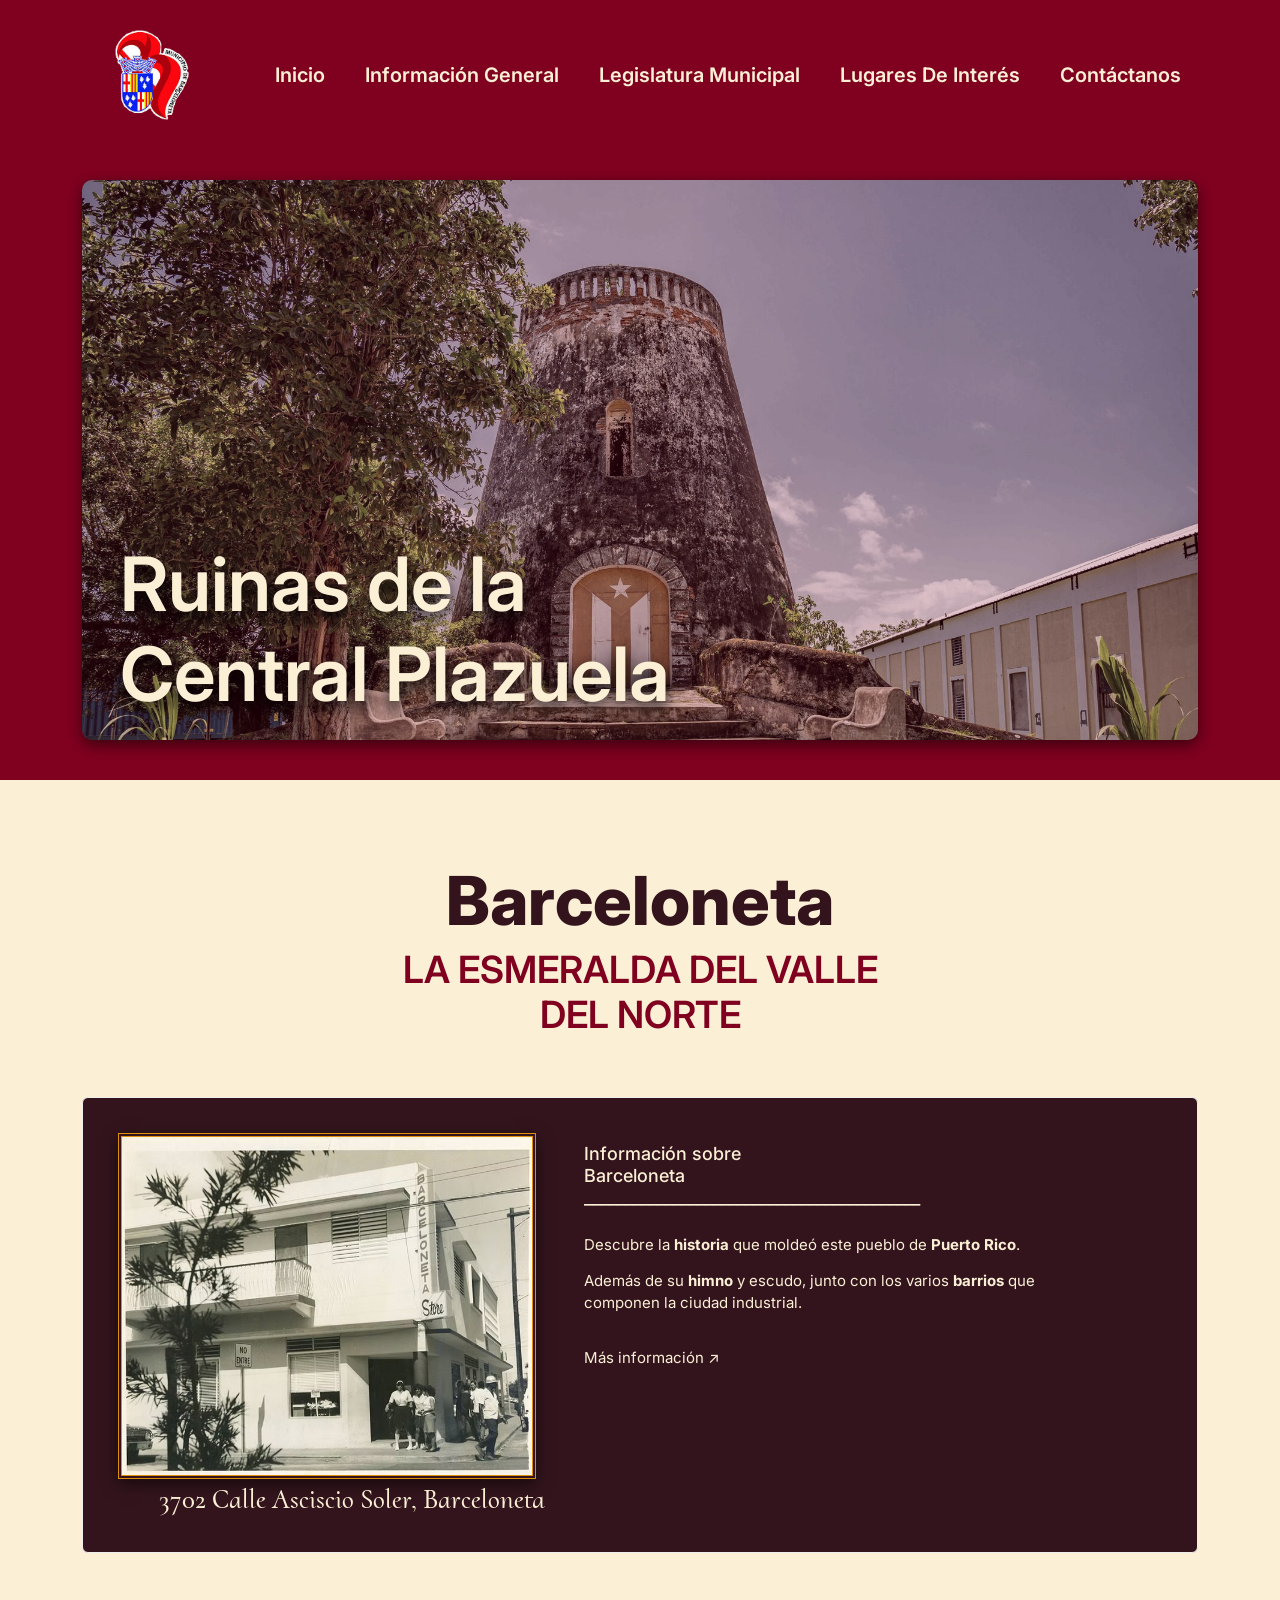
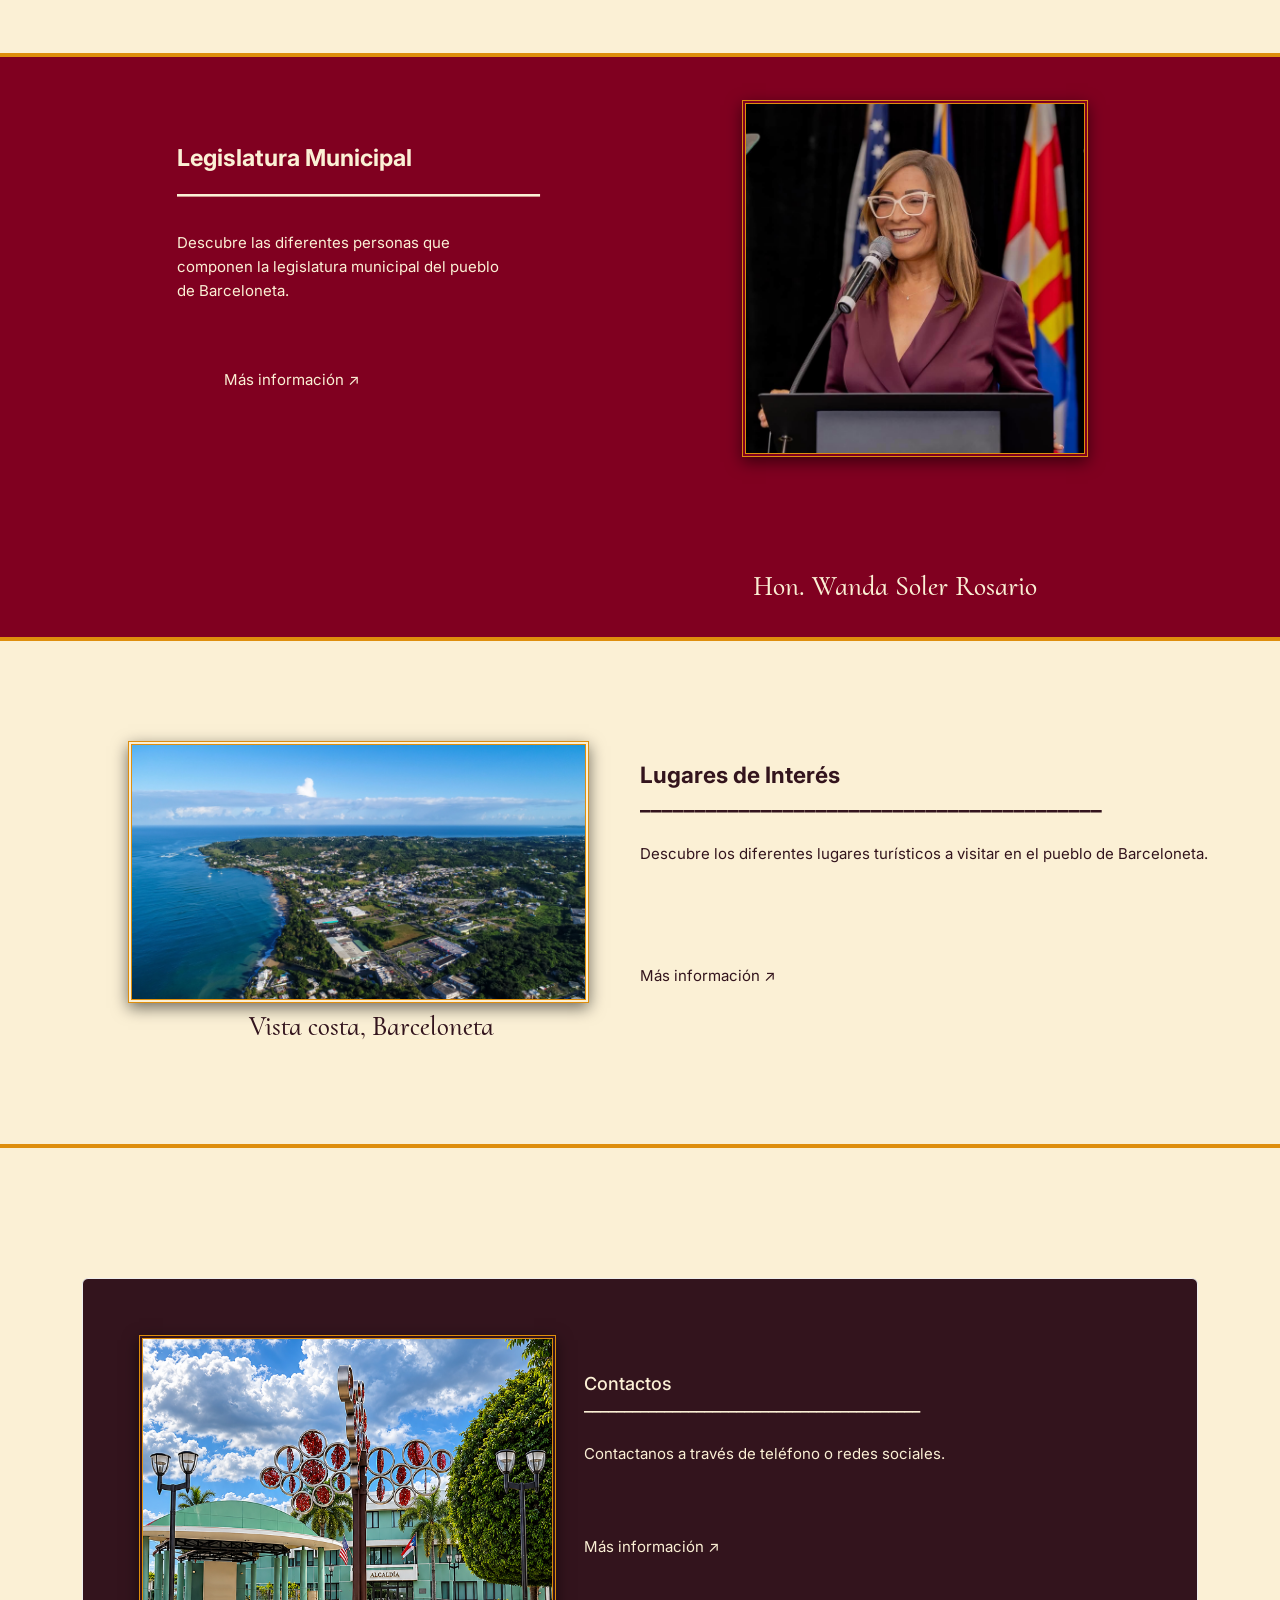
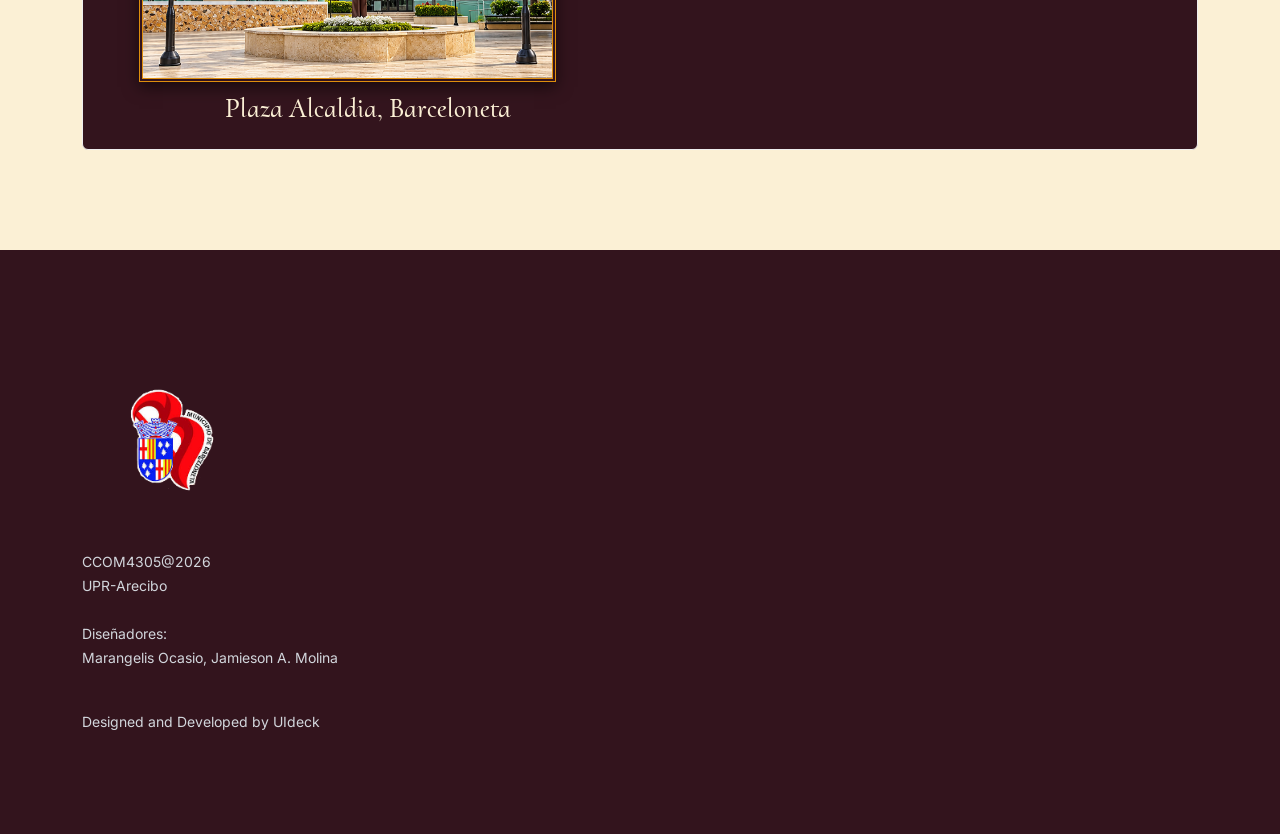
==== commit c3cf8215: "Final details" ====
--- a/Appvila-free-lite/index.html
+++ b/Appvila-free-lite/index.html
@@ -142,7 +142,7 @@
                 </div>
             </div>
             <div class="row">
-                <div id="history_home">
+                <div class="history_home">
                     <!-- Start Single Feature -->
                     <div class="single-feature wow fadeInUp" data-wow-delay=".2s" style="background-color: #33141D;">
                         <img class="wow fadeInUp" data-wow-delay=".4s" src="assets/images/InfoGeneral/old_Bta_historia.avif">
@@ -161,7 +161,7 @@
     <!-- End Features Area -->
 
     <!-- Start Achievement Area -->
-    <section class="our-achievement section">
+    <section id="line" class="our-achievement section">
         <div class="container">
             <div class="row">
                 <div class="col-lg-10 offset-lg-1 col-md-12 col-12">
@@ -180,7 +180,7 @@
     <!-- End Achievement Area -->
 
     <!-- Start Pricing Table Area -->
-    <section class="pricing-table section">
+    <section id="line2" class="pricing-table section">
         <div id="lugares_home" class="single-feature wow fadeInUp" data-wow-delay=".2s">
                         <img class="wow fadeInUp" data-wow-delay=".4s" src="assets/images/lugaresDeInteres/playa_home.webp">
                         <h3 class="wow fadeInUp" data-wow-delay=".4s">Lugares de Interés<br>__________________________________________</h3>
@@ -191,24 +191,25 @@
                 </div>
     </section>
 
-    <!-- Start Call To Action Area -->
-    <section >
-        <div >
-            <div >
-                <div >
-                    <div class="title" id="contactos_home">
-                        <h2 class="wow fadeInUp" data-wow-delay=".4s">Contactos<br>_________________________________</h2>
-                        <p class="wow fadeInUp" data-wow-delay=".5s">Descubre las diferentes personas que componen la legislatura municipal del pueblo de Barceloneta.</p>
-                        <a href="contactos.html" aria-label="Ir a la siguiente página" class="wow fadeInUp" data-wow-delay=".6s"
-                        ><br>Más información &#8599;</a>
-                        <h3 class="wow fadeInUp" data-wow-delay=".6s">Hon. Wanda Soler Rosario</h3>
-                        <img class="wow fadeInUp" data-wow-delay=".5s" src="assets/images/lugaresDeInteres/alcaldia.jpg" alt="Foto alcaldesa Wanda Soler">
-                    </div>
-                </div>
-            </div>
-        </div>
-    </section>
     <!-- End Call To Action Area -->
+     <section class="features section">
+        <div class="container">
+            <div class="row">
+                <div class="history_home">
+                    <!-- Start Single Feature -->
+                    <div id="contactos" class="single-feature wow fadeInUp" data-wow-delay=".2s" style="background-color: #33141D;">
+                        <img class="wow fadeInUp" data-wow-delay=".4s" src="assets/images/lugaresDeInteres/plaza_alcaldia.png">
+                        <h3 class="wow fadeInUp" data-wow-delay=".4s">Contactos<br>__________________________________________</h3>
+                        <p id="p1-contactos" class="wow fadeInUp" data-wow-delay=".4s">Contactanos a través de teléfono o redes sociales.</p>
+                        <a href="contactos.html" aria-label="Ir a la siguiente página" class="wow fadeInUp" data-wow-delay=".4s"
+                        ><br>Más información &#8599;</a>
+                        <h2>Plaza Alcaldia, Barceloneta</h2>
+                    </div>
+                    <!-- End Single Feature -->
+                </div>
+            </div>
+        </div>
+    </section>
 
     <!-- Start Footer Area -->
     <footer class="footer">
@@ -225,14 +226,6 @@
                                 </a>
                             </div>
                             <p>CCOM4305@2026<br>UPR-Arecibo<br><br>Diseñadores: <br>Marangelis Ocasio, Jamieson A. Molina</p>
-                            <ul class="social">
-                                <li><a href="javascript:void(0)"><i class="lni lni-facebook-filled"></i></a></li>
-                                <li><a href="javascript:void(0)"><i class="lni lni-twitter-original"></i></a></li>
-                                <li><a href="javascript:void(0)"><i class="lni lni-instagram"></i></a></li>
-                                <li><a href="javascript:void(0)"><i class="lni lni-linkedin-original"></i></a></li>
-                                <li><a href="javascript:void(0)"><i class="lni lni-youtube"></i></a></li>
-                                <li><a href="javascript:void(0)"><i class="lni lni-pinterest"></i></a></li>
-                            </ul>
                             <p class="copyright-text">Designed and Developed by <a href="https://uideck.com/"
                                     rel="nofollow" target="_blank">UIdeck</a>
                             </p>
--- a/Appvila-free-lite/assets/css/main.css
+++ b/Appvila-free-lite/assets/css/main.css
@@ -266,7 +266,7 @@
     font-size: 250%;
   }
 }
-#history_home
+.history_home
 {
   img
   {
@@ -432,9 +432,60 @@
   }
 }
 
-#contactos_home
+#social
 {
-  background-color: var(--crema);
+  padding-left: 3%;
+  padding-bottom: 10%;
+  color: var(--vino);
+
+  a
+  {
+    color: var(--vino);
+    font-size: 150%;
+    padding-left: 2%;
+  }
+}
+
+#line
+{
+  border-top: 4px solid var(--dorado);
+  border-bottom: 4px solid var(--dorado);
+}
+#line2
+{
+  border-bottom: 4px solid var(--dorado);
+}
+#contactos
+{
+  img
+  {
+    margin-top: 2%;
+    margin-bottom: 3%;
+    margin-left: 2%;
+  }
+  h2
+  {
+    position: absolute;
+    padding-left: 6%;
+    top:87%;
+
+  }
+  h3
+  {
+    top: 20%;
+  }
+  p
+  {
+    top:35%;
+  }
+}
+#p1-contactos
+{
+      position: absolute;
+      top: 30%;
+      left:45%;
+      color: var(--crema);
+
 }
 
 .nav-item:hover, a:hover
